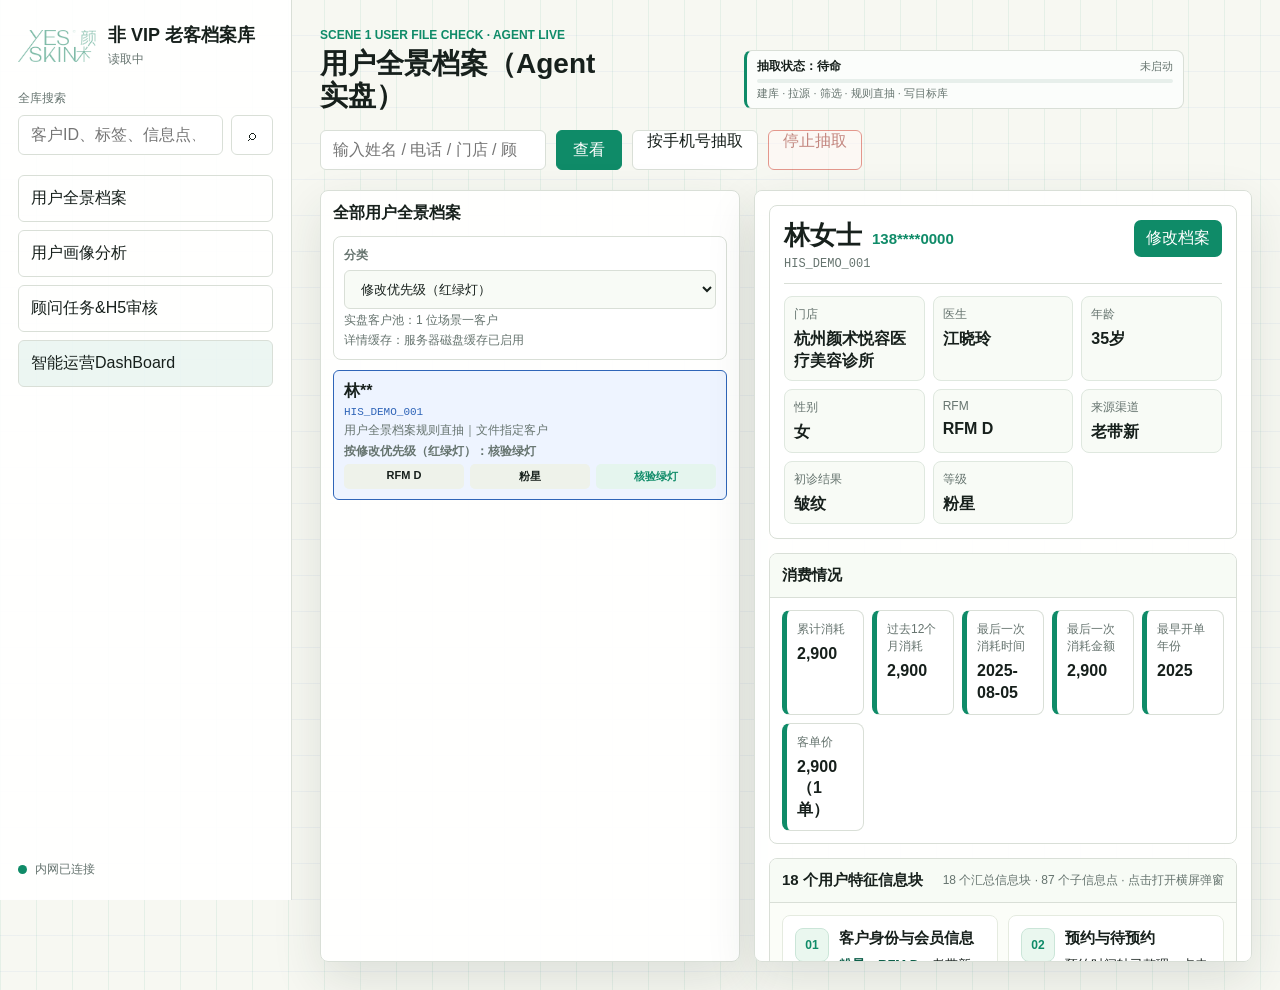
==== index.html @ 351aca51 "deploy: publish YESSKIN four-page demo" ====
<!doctype html>
<html lang="zh-CN">
  <head>
    <meta charset="UTF-8" />
    <meta name="viewport" content="width=device-width, initial-scale=1.0" />
    <title>非 VIP 老客档案库检查台</title>
    <link rel="stylesheet" href="./styles.css?v=202607020939" />
    <link rel="stylesheet" href="./lifecycle-agent-renderers.css" />
    <link rel="stylesheet" href="./h5-summary-modal.css?v=202607090112" />
  </head>
  <body>
    <div id="app">
      <aside class="sidebar">
        <div class="brand-block">
          <div class="brand-mark"><img src="./assets/yesskin-logo.png" alt="YESSKIN 颜术" /></div>
          <div>
            <h1>非 VIP 老客档案库</h1>
            <p id="db-subtitle">读取中</p>
          </div>
        </div>
        <div class="search-block">
          <label for="global-search">全库搜索</label>
          <div class="search-row">
            <input id="global-search" type="search" placeholder="客户ID、标签、信息点、字段值" />
            <button id="global-search-button" title="搜索">⌕</button>
          </div>
        </div>
        <nav class="nav-tabs">
          <button class="nav-button is-active" data-view="customers">用户全景档案</button>
          <button class="nav-button" data-view="lifecycle">用户画像分析</button>
          <button class="nav-button" data-view="deepseek-h5-review">顾问任务&H5审核</button>
          <a class="nav-link" href="./ops-dashboard-live.html">智能运营DashBoard</a>
        </nav>
        <div class="sidebar-footer">
          <span id="health-dot"></span>
          <span id="health-text">连接中</span>
        </div>
      </aside>

      <main class="main">
        <section id="overview" class="view">
          <div class="page-head">
            <div>
              <p class="eyebrow">SCENE_1_SKIN_MAINTENANCE_RHYTHM_INTERRUPTED</p>
              <h2>筛选结果与数据完整性</h2>
            </div>
            <button id="refresh-button" class="secondary-button">刷新</button>
          </div>
          <div id="kpi-grid" class="kpi-grid"></div>
          <section class="panel ds-migration-overview">
            <div class="panel-title">DS 抽取迁入统计</div>
            <div id="ds-migration-overview" class="ds-migration-overview-grid"></div>
          </section>
          <div class="analysis-grid">
            <section class="panel">
              <div class="panel-title">信息点状态</div>
              <div id="status-chart" class="bar-chart"></div>
            </section>
            <section class="panel">
              <div class="panel-title">RFM 分布</div>
              <div id="rfm-chart" class="bar-chart"></div>
            </section>
            <section class="panel wide">
              <div class="panel-title">confirm 章节目录</div>
              <div id="section-chart" class="section-grid"></div>
            </section>
          </div>
        </section>

        <section id="lifecycle" class="view">
          <div class="page-head">
            <div>
              <p class="eyebrow">LIFECYCLE INTERACTION ENGINE</p>
              <h2>用户画像分析｜策略中心</h2>
            </div>
            <div class="page-head-actions">
              <button id="open-profile-strategy-sync" class="secondary-button" type="button">同步</button>
              <button id="reload-lifecycle" class="secondary-button" type="button">重载</button>
            </div>
          </div>
          <section id="profile-strategy-methodology-root" class="profile-strategy-methodology-root"></section>
          <section class="panel wide ai-insight-panel">
            <div class="ai-insight-title-row">
              <div>
                <div class="panel-title">分类证据矩阵｜策略有效性检查</div>
              </div>
              <span id="ai-insight-status" class="status-chip is-indexed">读取中</span>
            </div>
            <div id="ai-insight-blocker" class="ai-insight-blocker"></div>
            <div id="ai-insight-summary" class="ai-insight-summary"></div>
            <div class="ai-insight-workbench">
              <aside id="ai-insight-customer-list" class="ai-insight-customer-list"></aside>
              <section id="ai-insight-detail" class="ai-insight-detail"></section>
            </div>
          </section>
        </section>

        <section id="methodology" class="view">
          <div class="page-head">
            <div>
              <p class="eyebrow">YESSKIN OPERATING METHOD</p>
              <h2>全流程方法论</h2>
            </div>
            <button id="reload-methodology" class="secondary-button">重载</button>
          </div>
          <section id="standalone-methodology-root" class="profile-strategy-methodology-root"></section>
        </section>

        <section id="ds-profile-analysis" class="view">
          <div class="page-head">
            <div>
              <p class="eyebrow">DEEPSEEK INTERNAL PROFILE ANALYSIS</p>
              <h2>DS 用户画像分析</h2>
            </div>
            <div class="ds-operation-panel">
              <div id="ds-profile-operation-log" class="ds-operation-log" aria-live="polite">DS 画像：待命</div>
              <div class="inline-controls">
                <button id="refresh-ds-profile-analysis" class="secondary-button">刷新</button>
                <button id="open-ds-profile-batch" class="primary-button">选择客户生成/更新 DS 画像</button>
              </div>
            </div>
          </div>
          <section class="panel wide ai-insight-panel">
            <div class="ai-insight-title-row">
              <div>
                <div class="panel-title">数据库分析 Agent｜AI 画像与证据链</div>
                <p>基于 Ds全景档案 的同规格标题和证据包，由 DS LLM 生成内部画像分析；本页仅用于内部研判和人工复核。</p>
              </div>
              <span id="ds-profile-status" class="status-chip is-indexed">读取中</span>
            </div>
            <div id="ds-profile-blocker" class="ai-insight-blocker"></div>
            <div id="ds-profile-summary" class="ai-insight-summary"></div>
            <div class="ai-insight-workbench">
              <aside id="ds-profile-customer-list" class="ai-insight-customer-list"></aside>
              <section id="ds-profile-detail" class="ai-insight-detail"></section>
            </div>
          </section>
        </section>

        <section id="deepseek-h5-review" class="view">
          <iframe
            class="embedded-review-frame"
            title="顾问任务&H5审核"
            src="./review.html?source=p7-live#workspace"
          ></iframe>
        </section>

        <section id="ds-advisor-h5-review" class="view">
          <iframe
            class="embedded-review-frame"
            title="Ds顾问任务&H5审核"
            src="./review.html?source=ds-advisor-h5#workspace"
          ></iframe>
        </section>

        <section id="rule-workbench" class="view">
          <div class="page-head">
            <div>
              <p class="eyebrow">DS RULE WORKBENCH</p>
              <h2>规则工作台</h2>
            </div>
            <div class="inline-controls">
              <button id="refresh-rule-workbench" class="secondary-button">刷新</button>
              <button id="save-rule-workbench" class="primary-button">保存当前规则</button>
            </div>
          </div>
          <section class="panel wide rule-workbench-overview">
            <div class="ai-insight-title-row">
              <div>
                <div class="panel-title">DS 规则控制台</div>
                <p>集中管理引导 Ds全景档案、DS 用户画像分析、Ds顾问任务&H5审核生成的模板、证据链、H5 内容、视觉提示和门禁规则。</p>
              </div>
              <span id="rule-workbench-status" class="status-chip is-pending">读取中</span>
            </div>
            <div id="rule-workbench-summary" class="rule-workbench-summary"></div>
          </section>
          <div class="rule-workbench-layout">
            <aside class="panel rule-workbench-sidebar">
              <div class="panel-title">规则列表</div>
              <div id="rule-workbench-categories" class="rule-workbench-categories"></div>
              <div id="rule-workbench-rule-list" class="rule-workbench-rule-list"></div>
            </aside>
            <section class="panel rule-workbench-detail">
              <div id="rule-workbench-detail"></div>
            </section>
          </div>
        </section>

        <section id="tables" class="view">
          <div class="page-head">
            <div>
              <p class="eyebrow">TABLE BROWSER</p>
              <h2>所有表与视图内容</h2>
            </div>
            <div class="inline-controls">
              <input id="table-filter" type="search" placeholder="过滤表名或中文业务名" />
            </div>
          </div>
          <div class="browser-layout">
            <aside id="entity-list" class="entity-list"></aside>
            <section class="table-panel">
              <div id="selected-entity-head" class="selected-entity-head"></div>
              <div class="table-toolbar">
                <input id="table-search" type="search" placeholder="在当前表内搜索" />
                <select id="page-size" title="每页条数">
                  <option value="25">25</option>
                  <option value="50" selected>50</option>
                  <option value="100">100</option>
                  <option value="200">200</option>
                </select>
                <button id="prev-page" title="上一页">‹</button>
                <button id="next-page" title="下一页">›</button>
              </div>
              <div id="data-table-wrap" class="data-table-wrap"></div>
            </section>
          </div>
        </section>

        <section id="customers" class="view is-active">
          <div class="page-head">
            <div>
              <p class="eyebrow">SCENE 1 USER FILE CHECK</p>
              <h2>用户全景档案</h2>
            </div>
            <aside id="live-extract-status-panel" class="live-extract-status-panel live-archive-only" aria-live="polite">
              <div class="live-extract-status-head">
                <strong id="live-extract-status-title">抽取状态：待命</strong>
                <span id="live-extract-status-meta">未启动</span>
              </div>
              <div class="live-extract-progress-track" aria-hidden="true">
                <span id="live-extract-progress-fill"></span>
              </div>
              <div id="live-extract-status-phase" class="live-extract-status-phase">建库 · 拉源 · 筛选 · 规则直抽 · 写目标库</div>
              <div id="live-extract-status-log" class="live-extract-status-log">点击按钮后会实时显示 runId、阶段、完成数和最近事件。</div>
              <div id="live-extract-completed-list" class="live-extract-completed-list"></div>
            </aside>
            <div class="customers-head-actions">
              <div class="inline-controls">
                <input id="customer-id-input" type="search" placeholder="输入姓名 / 电话 / 门店 / 顾问 / 客户ID" />
                <button id="load-customer" class="primary-button">查看</button>
                <input id="live-extract-count" class="live-archive-only" type="number" min="1" max="20" value="5" aria-label="抽取客户数" hidden />
                <button id="live-extract-button" class="secondary-button live-archive-only" type="button" hidden>抽取 N 名新客户</button>
                <button id="live-xizi-batch-button" class="secondary-button live-archive-only" type="button" hidden>按西子名单规则抽取</button>
                <button id="live-xizi-update-button" class="secondary-button live-archive-only" type="button" hidden>按西子名单更新抽取</button>
                <button id="live-phone-extract-open" class="secondary-button live-archive-only" type="button">按手机号抽取</button>
                <button id="live-extract-stop-button" class="secondary-button danger-button live-archive-only" type="button" disabled>停止抽取</button>
              </div>
            </div>
          </div>
          <div id="live-extract-log" class="scene-user-source-note live-archive-only"></div>
          <div class="customer-layout">
            <section class="panel scene-user-panel">
              <div class="panel-title">全部用户全景档案</div>
              <div id="scene-user-list-summary" class="scene-user-list-summary"></div>
              <div id="customer-list" class="customer-list"></div>
            </section>
            <section class="panel customer-detail scene-user-detail">
              <div id="customer-detail"></div>
            </section>
          </div>
        </section>

        <div id="live-phone-extract-modal" class="modal-shell is-hidden live-archive-only" aria-hidden="true">
          <div class="modal-backdrop" data-live-phone-modal-close></div>
          <section class="phone-extract-dialog" role="dialog" aria-modal="true" aria-labelledby="live-phone-extract-title">
            <div class="phone-extract-head">
              <div>
                <p class="eyebrow">PHONE DIRECT EXTRACT</p>
                <h3 id="live-phone-extract-title">按完整手机号抽取</h3>
              </div>
              <button class="icon-button" type="button" data-live-phone-modal-close aria-label="关闭">×</button>
            </div>
            <div class="phone-extract-count-row">
              <label for="live-phone-extract-count">抽取人数</label>
              <input id="live-phone-extract-count" type="number" min="1" max="20" value="1" />
              <button id="live-phone-extract-build" class="secondary-button" type="button">生成输入框</button>
            </div>
            <div id="live-phone-extract-fields" class="phone-extract-fields"></div>
            <div id="live-phone-extract-message" class="phone-extract-message">请输入完整手机号；系统会按手机号匹配 HIS 客户，再规则抽取 230 点；Qwen 总结默认关闭。</div>
            <div class="phone-extract-actions">
              <button class="secondary-button" type="button" data-live-phone-modal-close>取消</button>
              <button id="live-phone-extract-start" class="primary-button" type="button">开始规则抽取</button>
            </div>
          </section>
        </div>

        <section id="ds-panorama" class="view">
          <div class="page-head">
            <div>
              <p class="eyebrow">DEEPSEEK V3 USER FILE CHECK</p>
              <h2>Ds全景档案</h2>
            </div>
            <div class="ds-operation-panel">
              <div id="ds-v3-operation-log" class="ds-operation-log" aria-live="polite">DS v3：待命</div>
              <div class="inline-controls">
                <button id="refresh-ds-v3-panorama" class="secondary-button">刷新</button>
                <input id="ds-v3-random-limit" type="number" min="1" max="10" value="1" title="拉取数量" />
                <button id="run-ds-v3-random" class="primary-button">任意拉取并生成 DS v3</button>
              </div>
            </div>
          </div>
          <div class="customer-layout">
            <section class="panel scene-user-panel">
              <div class="panel-title">全部 DS 全景档案</div>
              <div id="ds-v3-list-summary" class="scene-user-list-summary"></div>
              <div id="ds-v3-customer-list" class="customer-list"></div>
            </section>
            <section class="panel customer-detail scene-user-detail">
              <div id="ds-v3-detail"></div>
            </section>
          </div>
        </section>

        <section id="dictionary" class="view">
          <div class="page-head">
            <div>
              <p class="eyebrow">BUSINESS DICTIONARY</p>
              <h2>英文库表名与中文业务内容</h2>
            </div>
          </div>
          <div id="dictionary-table" class="dictionary-table"></div>
        </section>

        <section id="requirements" class="view">
          <div class="page-head">
            <div>
              <p class="eyebrow">CONFIRM REQUIREMENT AUDIT</p>
              <h2>confirm 230 信息点核验</h2>
            </div>
            <div class="inline-controls">
              <input id="requirement-customer-input" type="search" placeholder="输入或沿用 HIS_xxx 客户ID" />
              <button id="load-requirement-audit" class="primary-button">核验</button>
            </div>
          </div>
          <div id="requirement-audit-summary" class="requirement-audit-summary"></div>
          <div class="analysis-grid requirement-charts">
            <section class="panel">
              <div class="panel-title">客户值状态</div>
              <div id="requirement-value-chart" class="bar-chart"></div>
            </section>
            <section class="panel">
              <div class="panel-title">字段映射状态</div>
              <div id="requirement-mapping-chart" class="bar-chart"></div>
            </section>
            <section class="panel wide">
              <div class="panel-title">每个命中客户的信息点索引数</div>
              <div id="requirement-customer-coverage-chart" class="bar-chart compact-bars"></div>
            </section>
          </div>
          <div class="requirement-toolbar">
            <input id="requirement-filter" type="search" placeholder="搜索 confirm 原文、REQ编号、目标表、状态" />
            <select id="requirement-status-filter" title="状态过滤">
              <option value="">全部状态</option>
              <option value="已有客户值">已有客户值</option>
              <option value="已建索引，待抽取真实值">已建索引，待抽取真实值</option>
              <option value="已入目录">已入目录</option>
              <option value="未入当前目录">未入当前目录</option>
            </select>
          </div>
          <div id="requirement-sections" class="requirement-audit-list"></div>
        </section>

        <section id="search-results-panel" class="floating-results" hidden>
          <div class="floating-head">
            <strong>全库搜索结果</strong>
            <button id="close-search-results" title="关闭">×</button>
          </div>
          <div id="search-results"></div>
        </section>

        <section id="truth-detail-modal" class="truth-detail-modal" hidden>
          <div class="truth-detail-dialog" role="dialog" aria-modal="true" aria-label="真值详情">
            <div class="truth-detail-title">
              <strong>真值详情</strong>
              <button id="close-truth-detail" title="关闭">×</button>
            </div>
            <div id="truth-detail-body"></div>
          </div>
        </section>

        <section id="ds-profile-batch-modal" class="truth-detail-modal" hidden>
          <div class="truth-detail-dialog ds-batch-dialog" role="dialog" aria-modal="true" aria-label="选择 DS 用户画像分析客户">
            <div class="truth-detail-title">
              <div>
                <strong>选择客户生成/更新 DS 画像</strong>
                <span>来源：已生成的 Ds全景档案；只写本地结果，不触达客户。</span>
              </div>
              <button id="close-ds-profile-batch" title="关闭">×</button>
            </div>
            <div class="ds-batch-toolbar">
              <label><input id="ds-profile-include-existing" type="checkbox" /> 包含已分析用户用于更新</label>
              <button id="reload-ds-profile-candidates" class="secondary-button" type="button">刷新列表</button>
            </div>
            <div id="ds-profile-candidate-list" class="ds-batch-list"></div>
            <div class="ds-batch-footer">
              <span id="ds-profile-batch-status">请选择客户。</span>
              <button id="run-ds-profile-selected" class="primary-button" type="button">生成/更新选中客户</button>
            </div>
          </div>
        </section>

        <section id="profile-strategy-sync-modal" class="truth-detail-modal" hidden>
          <div class="truth-detail-dialog ds-batch-dialog profile-strategy-sync-dialog" role="dialog" aria-modal="true" aria-label="同步用户画像分析">
            <div class="truth-detail-title">
              <div>
                <strong>同步用户画像分析</strong>
                <span>来源：用户全景档案（Agent 实盘）；只生成本地同步请求。</span>
              </div>
              <button id="close-profile-strategy-sync" title="关闭">×</button>
            </div>
            <div class="profile-strategy-sync-mode" role="tablist" aria-label="同步类型">
              <label><input name="profile-strategy-sync-mode" type="radio" value="reanalyze" checked /> 现有用户重新分析</label>
              <label><input name="profile-strategy-sync-mode" type="radio" value="new" /> 新增用户分析</label>
            </div>
            <div class="ds-batch-toolbar profile-strategy-sync-toolbar">
              <span>从用户全景档案候选中选择</span>
              <button id="reload-profile-strategy-sync-options" class="secondary-button" type="button">刷新列表</button>
            </div>
            <div id="profile-strategy-sync-customer-list" class="ds-batch-list"></div>
            <div class="ds-batch-footer">
              <span id="profile-strategy-sync-status">请选择客户。</span>
              <button id="submit-profile-strategy-sync" class="primary-button" type="button">提交同步请求</button>
            </div>
          </div>
        </section>
      </main>
    </div>
    <script src="./static-api-data.js"></script>
    <script src="./static-fetch-adapter.js"></script>
    <script src="./lifecycle-agent-renderers.js"></script>
    <script src="./h5-review-kit.js"></script>
    <script src="./h5-summary-modal.js?v=202607101405"></script>
    <script src="./app.js?v=202607092131"></script>
  </body>
</html>
---- styles.css ----
:root {
  --ink: #17201c;
  --muted: #66746f;
  --line: #d9dfd7;
  --paper: #f7f8f2;
  --panel: #ffffff;
  --field: #eef2ea;
  --green: #0f8b68;
  --blue: #2f65b8;
  --gold: #af7b21;
  --red: #b84d3f;
  --charcoal: #24322d;
  --shadow: 0 18px 50px rgba(36, 50, 45, 0.12);
}

* {
  box-sizing: border-box;
}

body {
  margin: 0;
  color: var(--ink);
  background:
    linear-gradient(90deg, rgba(15, 139, 104, 0.08) 1px, transparent 1px),
    linear-gradient(0deg, rgba(47, 101, 184, 0.05) 1px, transparent 1px),
    var(--paper);
  background-size: 36px 36px;
  font-family: "Avenir Next", "PingFang SC", "Hiragino Sans GB", "Microsoft YaHei", sans-serif;
  letter-spacing: 0;
}

button,
input,
select {
  font: inherit;
}

button {
  border: 1px solid var(--line);
  background: var(--panel);
  color: var(--ink);
  cursor: pointer;
}

button:hover {
  border-color: var(--green);
  color: var(--green);
}

input,
select {
  border: 1px solid var(--line);
  background: var(--panel);
  color: var(--ink);
  border-radius: 6px;
  padding: 10px 12px;
  min-width: 0;
}

#app {
  min-height: 100vh;
  display: grid;
  grid-template-columns: 292px minmax(0, 1fr);
}

.sidebar {
  position: sticky;
  top: 0;
  height: 100vh;
  padding: 22px 18px;
  background: rgba(255, 255, 255, 0.92);
  border-right: 1px solid var(--line);
  display: flex;
  flex-direction: column;
  gap: 20px;
}

.brand-block {
  display: flex;
  gap: 12px;
  align-items: center;
}

.brand-mark {
  width: 78px;
  height: 48px;
  display: grid;
  place-items: center;
  overflow: hidden;
}

.brand-mark img {
  display: block;
  width: 100%;
  height: auto;
}

h1,
h2,
p {
  margin: 0;
}

h1 {
  font-size: 18px;
  line-height: 1.25;
}

h2 {
  font-size: 28px;
  line-height: 1.15;
}

#db-subtitle {
  margin-top: 4px;
  color: var(--muted);
  font-size: 12px;
}

.search-block label {
  display: block;
  margin-bottom: 8px;
  color: var(--muted);
  font-size: 12px;
}

.search-row {
  display: grid;
  grid-template-columns: 1fr 42px;
  gap: 8px;
}

.search-row button,
.table-toolbar button,
.primary-button,
.secondary-button {
  border-radius: 6px;
  min-height: 40px;
}

.primary-button {
  background: var(--green);
  color: #fff;
  border-color: var(--green);
  padding: 0 16px;
}

.secondary-button {
  padding: 0 14px;
}

.danger-button {
  border-color: #d44b3e;
  color: #9b2f27;
  background: #fff8f6;
}

.danger-button:hover {
  border-color: #b93b30;
  background: #fff1ed;
}

.inline-controls input[type='number'] {
  width: 86px;
  min-height: 40px;
  border: 1px solid var(--line);
  border-radius: 6px;
  padding: 0 10px;
  background: var(--panel);
  color: var(--ink);
  font: inherit;
}

button:disabled {
  cursor: not-allowed;
  opacity: 0.56;
}

[hidden] {
  display: none !important;
}

.nav-tabs {
  display: grid;
  gap: 8px;
}

.nav-button {
  text-align: left;
  border-radius: 6px;
  padding: 12px;
  background: transparent;
}

.nav-link {
  display: block;
  text-align: left;
  border: 1px solid var(--line);
  border-radius: 6px;
  padding: 12px;
  background: rgba(15, 139, 104, 0.08);
  color: var(--ink);
  text-decoration: none;
}

.nav-link:hover {
  border-color: var(--green);
  color: var(--green);
}

.nav-button.is-active {
  background: var(--charcoal);
  color: #fff;
  border-color: var(--charcoal);
}

.sidebar-footer {
  margin-top: auto;
  display: flex;
  align-items: center;
  gap: 8px;
  color: var(--muted);
  font-size: 12px;
}

#health-dot {
  width: 9px;
  height: 9px;
  border-radius: 999px;
  background: var(--gold);
}

#health-dot.ok {
  background: var(--green);
}

.main {
  padding: 28px;
  min-width: 0;
}

.view {
  display: none;
}

.view.is-active {
  display: block;
}

.embedded-review-frame {
  width: 100%;
  min-height: calc(100vh - 56px);
  border: 0;
  border-radius: 8px;
  background: var(--panel);
  box-shadow: var(--shadow);
}

.page-head {
  display: flex;
  align-items: flex-start;
  justify-content: space-between;
  gap: 18px;
  margin-bottom: 20px;
}

.page-head-actions {
  display: flex;
  align-items: center;
  gap: 8px;
  flex-wrap: wrap;
  justify-content: flex-end;
}

.eyebrow {
  color: var(--green);
  font-size: 12px;
  font-weight: 800;
  letter-spacing: 0;
  margin-bottom: 6px;
}

.inline-controls {
  display: flex;
  gap: 10px;
  align-items: center;
}

.customers-head-actions {
  display: flex;
  justify-items: end;
  gap: 8px;
  min-width: min(520px, 45vw);
  justify-content: flex-end;
}

body.is-live-archive-customers #customers .page-head {
  display: grid;
  grid-template-columns: minmax(210px, 0.8fr) minmax(280px, 1fr) minmax(420px, auto);
  align-items: start;
}

body.is-live-archive-customers #customers .page-head > .live-extract-status-panel,
body.is-live-archive-customers #customers .page-head > .customers-head-actions {
  margin-top: 22px;
}

body.is-live-archive-customers #customers .page-head h2 {
  max-width: 300px;
}

.live-archive-only {
  display: none;
}

body.is-live-archive-customers .live-archive-only {
  display: inline-flex;
}

body.is-live-archive-customers #live-extract-count.live-archive-only {
  display: inline-block;
  width: 72px;
}

body.is-live-archive-customers div.live-archive-only {
  display: block;
}

body.is-live-archive-customers .live-extract-status-panel.live-archive-only {
  display: grid;
}

.live-extract-status-panel {
  flex: 0 1 420px;
  min-width: 320px;
  max-width: 440px;
  gap: 4px;
  border: 1px solid var(--line);
  border-left: 3px solid var(--green);
  border-radius: 8px;
  background: #fbfdfb;
  padding: 7px 10px;
  box-shadow: none;
}

.live-extract-status-panel.is-idle {
  border-left-color: var(--muted);
}

.live-extract-status-panel.is-running {
  border-left-color: var(--blue);
}

.live-extract-status-panel.is-complete {
  border-left-color: var(--green);
}

.live-extract-status-panel.is-error {
  border-left-color: var(--red);
  background: #fff8f6;
}

.live-extract-status-head {
  display: flex;
  align-items: baseline;
  justify-content: space-between;
  gap: 10px;
}

.live-extract-status-head strong {
  color: var(--ink);
  font-size: 12px;
}

.live-extract-status-head span,
.live-extract-status-phase,
.live-extract-status-log {
  color: var(--muted);
  font-size: 11px;
  line-height: 1.25;
  overflow: hidden;
  text-overflow: ellipsis;
  white-space: nowrap;
}

.live-extract-status-log {
  display: none;
}

.live-extract-completed-list {
  display: grid;
  gap: 4px;
}

.live-extract-completed-list:empty {
  display: none;
}

.live-completed-customer-button {
  display: grid;
  grid-template-columns: 1fr auto;
  gap: 4px 8px;
  align-items: center;
  min-height: 0;
  border-radius: 6px;
  border-color: rgba(15, 139, 104, 0.22);
  background: rgba(15, 139, 104, 0.08);
  padding: 5px 7px;
  text-align: left;
}

.live-completed-customer-button strong {
  color: var(--ink);
  font-size: 11px;
}

.live-completed-customer-button span,
.live-completed-customer-button code {
  color: var(--muted);
  font-size: 10px;
}

.live-extract-progress-track {
  height: 4px;
  overflow: hidden;
  border-radius: 999px;
  background: #e7efeb;
}

.live-extract-progress-track span {
  display: block;
  width: 0%;
  height: 100%;
  border-radius: inherit;
  background: linear-gradient(90deg, var(--green), #88c7d8);
  transition: width 180ms ease;
}

.modal-shell {
  position: fixed;
  inset: 0;
  z-index: 80;
  display: grid;
  place-items: center;
  padding: 24px;
}

.modal-shell.is-hidden {
  display: none !important;
}

.modal-backdrop {
  position: absolute;
  inset: 0;
  background: rgba(20, 34, 30, 0.36);
}

.phone-extract-dialog {
  position: relative;
  z-index: 1;
  width: min(680px, calc(100vw - 32px));
  max-height: min(760px, calc(100vh - 48px));
  overflow: auto;
  border: 1px solid var(--line);
  border-radius: 8px;
  background: var(--panel);
  box-shadow: 0 18px 60px rgba(31, 43, 38, 0.22);
  padding: 18px;
}

.phone-extract-head {
  display: flex;
  align-items: flex-start;
  justify-content: space-between;
  gap: 16px;
  border-bottom: 1px solid var(--line);
  padding-bottom: 12px;
}

.phone-extract-head h3 {
  margin: 3px 0 0;
  font-size: 22px;
}

.icon-button {
  width: 34px;
  height: 34px;
  min-height: 34px;
  padding: 0;
  border-radius: 999px;
  font-size: 20px;
  line-height: 1;
}

.phone-extract-count-row {
  display: grid;
  grid-template-columns: auto 96px auto;
  align-items: end;
  gap: 10px;
  margin-top: 14px;
}

.phone-extract-count-row label,
.phone-extract-field label {
  display: grid;
  gap: 6px;
  color: var(--muted);
  font-size: 12px;
  font-weight: 700;
}

.phone-extract-count-row input,
.phone-extract-field input {
  min-height: 40px;
  border: 1px solid var(--line);
  border-radius: 6px;
  background: #fff;
  color: var(--ink);
  padding: 0 10px;
  font: inherit;
}

.phone-extract-fields {
  display: grid;
  gap: 10px;
  margin-top: 14px;
}

.phone-extract-field {
  display: grid;
  grid-template-columns: 34px 1fr;
  align-items: center;
  gap: 10px;
}

.phone-extract-field-index {
  display: inline-grid;
  place-items: center;
  width: 30px;
  height: 30px;
  border-radius: 6px;
  background: rgba(15, 139, 104, 0.1);
  color: var(--green);
  font-weight: 800;
  font-size: 12px;
}

.phone-extract-message {
  margin-top: 12px;
  border-radius: 6px;
  background: rgba(15, 139, 104, 0.08);
  color: var(--muted);
  padding: 9px 10px;
  font-size: 12px;
  line-height: 1.45;
}

.phone-extract-message.is-error {
  background: #fff4f0;
  color: #9b2f27;
}

.phone-extract-actions {
  display: flex;
  justify-content: flex-end;
  gap: 10px;
  margin-top: 16px;
}

.scene-user-button.is-live-completed {
  border-color: rgba(15, 139, 104, 0.42);
  background: rgba(15, 139, 104, 0.08);
}

@media (max-width: 1400px) {
  body.is-live-archive-customers #customers .page-head {
    grid-template-columns: minmax(210px, 0.8fr) minmax(300px, 1fr);
  }

  body.is-live-archive-customers #customers .page-head > .customers-head-actions {
    grid-column: 1 / -1;
    margin-top: 0;
  }

  body.is-live-archive-customers .customers-head-actions {
    min-width: 0;
    justify-content: flex-start;
  }
}

.ds-operation-panel {
  display: grid;
  justify-items: end;
  gap: 8px;
  min-width: min(460px, 48vw);
}

.ds-operation-log {
  max-width: 560px;
  justify-self: stretch;
  border: 1px solid var(--line);
  border-radius: 6px;
  background: rgba(255, 255, 255, 0.82);
  color: var(--muted);
  padding: 7px 10px;
  font-size: 12px;
  font-weight: 700;
  line-height: 1.35;
  white-space: nowrap;
  overflow: hidden;
  text-overflow: ellipsis;
}

.ds-operation-log.is-running {
  border-color: rgba(15, 139, 104, 0.34);
  background: rgba(15, 139, 104, 0.08);
  color: #0f6f56;
}

.ds-operation-log.is-success {
  border-color: rgba(15, 139, 104, 0.42);
  background: rgba(15, 139, 104, 0.12);
  color: var(--green);
}

.ds-operation-log.is-error {
  border-color: rgba(185, 64, 64, 0.36);
  background: rgba(185, 64, 64, 0.08);
  color: #9b2f2f;
}

.inline-actions {
  display: flex;
  align-items: center;
  justify-content: flex-end;
  gap: 10px;
  flex-wrap: wrap;
}

.kpi-grid {
  display: grid;
  grid-template-columns: repeat(5, minmax(120px, 1fr));
  gap: 12px;
  margin-bottom: 16px;
}

.kpi {
  background: var(--panel);
  border: 1px solid var(--line);
  border-radius: 8px;
  padding: 15px;
  box-shadow: var(--shadow);
}

.kpi .label {
  color: var(--muted);
  font-size: 12px;
}

.kpi .value {
  margin-top: 8px;
  font-size: 28px;
  font-weight: 800;
}

.kpi .value.smaller {
  font-size: 20px;
}

.kpi .note {
  margin-top: 6px;
  color: var(--muted);
  font-size: 12px;
}

.ds-migration-overview {
  margin-bottom: 16px;
}

.ds-migration-overview-grid {
  display: grid;
  grid-template-columns: repeat(6, minmax(0, 1fr));
  gap: 10px;
}

.ds-migration-card {
  min-width: 0;
  background: var(--soft);
  border: 1px solid var(--line);
  border-radius: 8px;
  padding: 12px;
}

.ds-migration-card span,
.ds-migration-card small {
  display: block;
  color: var(--muted);
  font-size: 12px;
}

.ds-migration-card strong {
  display: block;
  margin: 6px 0;
  font-size: 18px;
  line-height: 1.25;
  word-break: break-word;
}

.analysis-grid {
  display: grid;
  grid-template-columns: 1fr 1fr;
  gap: 14px;
}

.lifecycle-summary {
  display: grid;
  grid-template-columns: repeat(3, minmax(0, 1fr));
  gap: 12px;
  margin-bottom: 14px;
}

.lifecycle-summary-card {
  background: var(--panel);
  border: 1px solid var(--line);
  border-radius: 8px;
  padding: 14px;
  box-shadow: var(--shadow);
  min-width: 0;
}

.lifecycle-summary-card span,
.lifecycle-summary-card p {
  color: var(--muted);
  font-size: 12px;
  line-height: 1.5;
}

.lifecycle-summary-card strong {
  display: block;
  margin: 6px 0;
  font-size: 17px;
  line-height: 1.35;
  overflow-wrap: anywhere;
}

.lifecycle-model-grid {
  margin-bottom: 14px;
}

.lifecycle-methodology-panel {
  margin-bottom: 14px;
}

#lifecycle,
#methodology {
  --lifecycle-surface: rgba(255, 255, 255, 0.98);
  --lifecycle-soft: #f4f8f3;
  --lifecycle-mint: #e7f4ee;
  --lifecycle-warm: #fff8e8;
  --lifecycle-shadow: 0 22px 58px rgba(36, 50, 45, 0.11);
}

#lifecycle .page-head,
#methodology .page-head {
  align-items: center;
  border: 1px solid rgba(217, 223, 215, 0.9);
  border-radius: 8px;
  background: rgba(255, 255, 255, 0.9);
  box-shadow: 0 14px 42px rgba(36, 50, 45, 0.08);
  padding: 16px 18px;
}

#lifecycle .page-head h2,
#methodology .page-head h2 {
  font-size: 30px;
}

#lifecycle .secondary-button,
#methodology .secondary-button {
  border-color: rgba(15, 139, 104, 0.25);
  background: var(--lifecycle-mint);
  color: var(--green);
  font-weight: 800;
}

#lifecycle .panel {
  border-color: rgba(217, 223, 215, 0.9);
  background: var(--lifecycle-surface);
  box-shadow: var(--lifecycle-shadow);
}

#lifecycle .panel-title {
  margin-bottom: 8px;
  font-size: 15px;
  letter-spacing: 0;
}

#lifecycle .lifecycle-methodology-panel,
#methodology .lifecycle-methodology-panel {
  padding: 12px;
  background: rgba(255, 255, 255, 0.82);
  box-shadow: 0 12px 32px rgba(36, 50, 45, 0.06);
}

.lifecycle-methodology-intro {
  margin: 0 0 10px;
  color: var(--muted);
  font-size: 13px;
  line-height: 1.5;
  max-width: 780px;
}

.lifecycle-methodology {
  display: grid;
  gap: 10px;
}

.profile-methodology-head {
  align-items: center;
}

.profile-methodology-head > div {
  display: grid;
  gap: 2px;
}

.profile-strategy-methodology-root {
  position: relative;
  z-index: 1;
  margin-bottom: 18px;
}

.profile-strategy-methodology-root:empty {
  display: none;
}

.compact-button {
  min-height: 32px;
  padding: 0 12px;
  font-size: 12px;
}

.profile-strategy-methodology-panel {
  display: grid;
  gap: 10px;
  border: 1px solid rgba(15, 139, 104, 0.28);
  border-top: 4px solid var(--green);
  border-radius: 8px;
  background: rgba(255, 255, 255, 0.96);
  box-shadow: 0 16px 44px rgba(36, 50, 45, 0.1);
  padding: 12px;
}

.profile-methodology-version-strip {
  display: grid;
  grid-template-columns: repeat(3, minmax(0, 1fr));
  gap: 8px;
}

.profile-methodology-version-strip article {
  border: 1px solid rgba(217, 223, 215, 0.94);
  border-radius: 8px;
  background: #fbfdf9;
  padding: 8px 10px;
  display: grid;
  gap: 2px;
}

.profile-methodology-version-strip span,
.profile-methodology-history summary span,
.profile-methodology-history summary small {
  color: var(--muted);
  font-size: 12px;
}

.profile-methodology-version-strip strong {
  color: var(--ink);
  font-size: 14px;
  overflow-wrap: anywhere;
}

.profile-methodology-history {
  display: grid;
  gap: 8px;
  border-top: 1px solid rgba(15, 139, 104, 0.18);
  padding-top: 8px;
}

.profile-methodology-history details {
  border: 1px solid var(--line);
  border-radius: 8px;
  background: #fff;
  overflow: hidden;
}

.profile-methodology-history summary {
  display: flex;
  align-items: center;
  gap: 10px;
  cursor: pointer;
  padding: 9px 10px;
}

.profile-methodology-history-body {
  display: grid;
  gap: 6px;
  border-top: 1px solid var(--line);
  padding: 10px;
}

.profile-methodology-history-body p {
  margin: 0;
  font-size: 12px;
  color: var(--muted);
}

.profile-methodology-history-body pre {
  max-height: 260px;
  overflow: auto;
  margin: 0;
  border-radius: 6px;
  background: #f6f8f4;
  padding: 10px;
  font-size: 11px;
  line-height: 1.45;
}

.profile-strategy-evolution-block .backend-actions {
  display: flex;
  flex-wrap: wrap;
  gap: 8px;
  margin-top: 10px;
}

.profile-strategy-methodology-root + .ai-insight-panel {
  margin-top: 0;
}

.profile-strategy-methodology-grid,
.profile-strategy-priority-grid,
.profile-strategy-rule-grid {
  display: grid;
  grid-template-columns: repeat(2, minmax(0, 1fr));
  gap: 8px;
}

.profile-strategy-methodology-grid {
  grid-template-columns: repeat(4, minmax(0, 1fr));
}

.profile-methodology-tabs {
  display: flex;
  gap: 6px;
  border-bottom: 1px solid rgba(15, 139, 104, 0.22);
  padding: 4px 0 0;
}

.profile-methodology-tab {
  appearance: none;
  border: 1px solid transparent;
  border-bottom: none;
  background: transparent;
  padding: 8px 14px;
  font-size: 13px;
  font-weight: 700;
  color: var(--muted);
  cursor: pointer;
  border-radius: 6px 6px 0 0;
  line-height: 1.35;
}

.profile-methodology-tab:hover {
  color: var(--green);
}

.profile-methodology-tab.is-active {
  color: var(--green);
  background: rgba(15, 139, 104, 0.08);
  border-color: rgba(15, 139, 104, 0.28);
  border-bottom-color: transparent;
  position: relative;
  top: 1px;
}

.profile-methodology-tabpane {
  display: none;
  gap: 10px;
  padding-top: 4px;
}

.profile-methodology-tabpane.is-active {
  display: grid;
}

.profile-methodology-pane-hint {
  margin: 0;
  color: var(--muted);
  font-size: 12px;
  line-height: 1.55;
}

.profile-strategy-pipeline-list {
  list-style: none;
  margin: 0;
  padding: 0;
  display: grid;
  gap: 6px;
  counter-reset: pipeline-step;
}

.profile-strategy-pipeline-step {
  counter-increment: pipeline-step;
  border: 1px solid rgba(217, 223, 215, 0.94);
  border-left: 4px solid rgba(15, 139, 104, 0.45);
  border-radius: 8px;
  background: #fbfdf9;
  padding: 10px 12px 10px 44px;
  position: relative;
}

.profile-strategy-pipeline-step::before {
  content: counter(pipeline-step);
  position: absolute;
  left: 12px;
  top: 10px;
  width: 22px;
  height: 22px;
  border-radius: 50%;
  background: var(--green);
  color: #fff;
  font-size: 12px;
  font-weight: 800;
  display: grid;
  place-items: center;
}

.profile-strategy-pipeline-step.is-anchor {
  border-left-color: var(--green);
  background: rgba(15, 139, 104, 0.06);
}

.pipeline-step-head {
  display: flex;
  align-items: center;
  gap: 8px;
  flex-wrap: wrap;
}

.pipeline-step-head strong {
  font-size: 13px;
  color: var(--ink);
  line-height: 1.35;
}

.pipeline-step-anchor {
  font-size: 11px;
  font-weight: 800;
  color: #fff;
  background: var(--green);
  padding: 2px 8px;
  border-radius: 10px;
}

.profile-strategy-pipeline-step p {
  margin: 4px 0 0;
  color: var(--ink);
  font-size: 12px;
  line-height: 1.55;
}

.profile-methodology-principle {
  border: 1px dashed rgba(15, 139, 104, 0.4);
  background: rgba(15, 139, 104, 0.05);
  border-radius: 8px;
  padding: 10px 12px;
  display: grid;
  gap: 4px;
}

.profile-methodology-principle span {
  font-size: 12px;
  font-weight: 800;
  color: var(--green);
}

.profile-methodology-principle p {
  margin: 0;
  color: var(--ink);
  font-size: 12px;
  line-height: 1.55;
}

.profile-methodology-substep {
  display: grid;
  gap: 8px;
  padding: 8px 0 4px;
  border-top: 1px dashed rgba(15, 139, 104, 0.18);
}

.profile-methodology-substep:first-of-type {
  border-top: none;
  padding-top: 0;
}

.profile-methodology-substep-hint {
  margin: 0;
  color: var(--muted);
  font-size: 12px;
  line-height: 1.55;
}

.profile-strategy-rule-block {
  display: grid;
  gap: 8px;
  padding-top: 6px;
  border-top: 1px solid rgba(15, 139, 104, 0.18);
}

.profile-strategy-priority-grid {
  grid-template-columns: repeat(4, minmax(0, 1fr));
}

.profile-strategy-standard-block {
  display: grid;
  gap: 8px;
  padding-top: 2px;
}

.profile-strategy-standard-grid {
  display: grid;
  grid-template-columns: repeat(4, minmax(0, 1fr));
  gap: 8px;
}

.profile-strategy-standard-grid.is-demand {
  grid-template-columns: repeat(5, minmax(0, 1fr));
}

.profile-strategy-methodology-grid article,
.profile-strategy-priority-grid article,
.profile-strategy-standard-grid article,
.profile-strategy-rule-grid article {
  min-width: 0;
  border: 1px solid rgba(217, 223, 215, 0.94);
  border-radius: 8px;
  background: #fbfdf9;
  padding: 10px;
  display: grid;
  gap: 5px;
}

.profile-strategy-priority-grid article {
  border-left: 4px solid var(--green);
}

.profile-strategy-standard-grid article {
  align-content: start;
}

.profile-strategy-methodology-grid span,
.profile-strategy-rule-grid span,
.profile-strategy-priority-grid b {
  color: var(--green);
  font-size: 12px;
  font-weight: 900;
}

.profile-strategy-priority-grid strong {
  font-size: 12px;
  line-height: 1.35;
}

.profile-strategy-standard-grid strong {
  color: var(--green);
  font-size: 12px;
  line-height: 1.35;
}

.profile-strategy-methodology-grid p,
.profile-strategy-rule-grid p,
.profile-strategy-priority-grid p,
.profile-strategy-standard-grid p {
  margin: 0;
  color: var(--ink);
  font-size: 12px;
  line-height: 1.55;
  overflow-wrap: anywhere;
}

.profile-strategy-standard-grid p b {
  color: var(--muted);
}

.profile-methodology-modal {
  position: fixed;
  inset: 0;
  z-index: 30;
  background: rgba(20, 28, 24, 0.46);
  display: grid;
  place-items: center;
  padding: 24px;
}

.profile-methodology-dialog {
  width: min(1040px, calc(100vw - 48px));
  max-height: calc(100vh - 48px);
  overflow: auto;
  border: 1px solid var(--line);
  border-radius: 8px;
  background: var(--panel);
  box-shadow: 0 30px 90px rgba(23, 32, 28, 0.28);
}

.profile-methodology-toolbar,
.profile-methodology-modal-footer {
  display: flex;
  align-items: center;
  justify-content: space-between;
  gap: 12px;
  padding: 14px 16px;
  border-bottom: 1px solid var(--line);
}

.profile-methodology-toolbar span,
.profile-methodology-modal-footer span {
  color: var(--muted);
  font-size: 12px;
}

.profile-methodology-toolbar h3 {
  margin: 3px 0 0;
  font-size: 18px;
}

.profile-methodology-form {
  display: grid;
  gap: 16px;
  padding: 16px;
}

.profile-methodology-form section {
  display: grid;
  gap: 10px;
}

.profile-methodology-form h4 {
  margin: 0;
  color: var(--green);
  font-size: 13px;
  display: flex;
  justify-content: space-between;
  align-items: center;
  gap: 8px;
}

.profile-methodology-field,
.profile-methodology-editor-card label {
  display: grid;
  gap: 5px;
}

.profile-methodology-field span,
.profile-methodology-editor-card label span {
  color: var(--muted);
  font-size: 12px;
  font-weight: 800;
}

.profile-methodology-editor-grid {
  display: grid;
  grid-template-columns: repeat(2, minmax(0, 1fr));
  gap: 10px;
}

.profile-methodology-editor-card {
  min-width: 0;
  border: 1px solid var(--line);
  border-radius: 8px;
  background: #fbfdf9;
  padding: 10px;
  display: grid;
  gap: 8px;
}

.profile-methodology-editor-card b {
  color: var(--green);
  font-size: 12px;
}

.profile-methodology-form input,
.profile-methodology-form textarea {
  width: 100%;
  border: 1px solid var(--line);
  border-radius: 6px;
  background: #fff;
  color: var(--ink);
  font: inherit;
  font-size: 12px;
  line-height: 1.5;
  padding: 8px 10px;
  resize: vertical;
}

.profile-methodology-modal-footer {
  border-top: 1px solid var(--line);
  border-bottom: 0;
}

.profile-methodology-modal-footer > div {
  display: flex;
  gap: 8px;
}

.lifecycle-secondary-menu {
  border: 1px solid rgba(217, 223, 215, 0.92);
  border-radius: 8px;
  background: linear-gradient(180deg, #ffffff 0%, #fbfdf9 100%);
  overflow: hidden;
  transition: border-color 160ms ease, box-shadow 160ms ease, transform 160ms ease;
}

.lifecycle-secondary-menu:hover {
  border-color: rgba(15, 139, 104, 0.34);
  box-shadow: 0 10px 26px rgba(36, 50, 45, 0.08);
}

.lifecycle-secondary-menu summary {
  list-style: none;
  display: grid;
  grid-template-columns: 104px minmax(0, 1fr) auto;
  gap: 12px;
  align-items: center;
  cursor: pointer;
  padding: 12px 14px;
}

.lifecycle-secondary-menu summary::-webkit-details-marker {
  display: none;
}

.lifecycle-secondary-menu summary span {
  color: var(--green);
  font-size: 12px;
  font-weight: 800;
}

.lifecycle-secondary-menu summary strong {
  font-size: 15px;
  line-height: 1.35;
  overflow-wrap: anywhere;
}

.lifecycle-secondary-menu summary small {
  border: 1px solid var(--line);
  border-radius: 999px;
  color: var(--muted);
  font-size: 12px;
  font-weight: 700;
  padding: 4px 10px;
  white-space: nowrap;
}

.lifecycle-secondary-menu[open] summary {
  border-bottom: 1px solid var(--line);
  background: #f5fbf7;
}

.lifecycle-secondary-menu[open] summary small {
  color: var(--green);
}

.lifecycle-secondary-menu[open] summary small::before {
  content: '收起';
}

.lifecycle-secondary-menu[open] summary small {
  font-size: 0;
}

.lifecycle-secondary-menu[open] summary small::before {
  font-size: 12px;
}

.lifecycle-secondary-body {
  display: grid;
  gap: 12px;
  padding: 12px;
  animation: lifecycleReveal 180ms ease both;
}

@keyframes lifecycleReveal {
  from {
    opacity: 0;
    transform: translateY(-4px);
  }
  to {
    opacity: 1;
    transform: translateY(0);
  }
}

.lifecycle-priority-callout,
.lifecycle-standard-section {
  border: 1px solid var(--line);
  border-radius: 8px;
  background: #fbfdf9;
  padding: 12px;
  display: grid;
  gap: 12px;
}

.lifecycle-secondary-body.lifecycle-priority-callout {
  border: 0;
  border-radius: 0;
  background: transparent;
}

.lifecycle-priority-callout > div:first-child span,
.lifecycle-standard-title span {
  display: block;
  color: var(--green);
  font-size: 12px;
  font-weight: 800;
}

.lifecycle-priority-callout > div:first-child strong,
.lifecycle-standard-title strong {
  display: block;
  margin-top: 4px;
  font-size: 16px;
  line-height: 1.35;
}

.lifecycle-priority-callout > div:first-child p {
  margin: 6px 0 0;
  color: var(--muted);
  font-size: 13px;
  line-height: 1.55;
}

.lifecycle-priority-grid,
.lifecycle-step-grid,
.lifecycle-standard-grid {
  display: grid;
  gap: 10px;
}

.lifecycle-rule-callout {
  border: 1px solid rgba(217, 223, 215, 0.92);
  border-radius: 8px;
  background: #fff;
  padding: 12px;
  min-width: 0;
}

.lifecycle-rule-callout strong {
  line-height: 1.35;
}

.lifecycle-rule-callout p {
  margin: 0;
  color: var(--muted);
  font-size: 12px;
  line-height: 1.5;
}

.lifecycle-rule-callout {
  border-left: 4px solid var(--green);
  background: #f8fcf9;
  display: grid;
  gap: 5px;
}

.lifecycle-priority-grid {
  grid-template-columns: repeat(4, minmax(0, 1fr));
}

.lifecycle-priority-grid.is-compact-2 {
  grid-template-columns: repeat(2, minmax(0, 1fr));
}

.lifecycle-priority-grid.is-compact-1 {
  grid-template-columns: minmax(0, 1fr);
}

.lifecycle-priority-grid.is-compact-3 {
  grid-template-columns: repeat(3, minmax(0, 1fr));
}

.lifecycle-step-grid {
  grid-template-columns: repeat(4, minmax(0, 1fr));
}

.lifecycle-standard-grid {
  grid-template-columns: repeat(4, minmax(0, 1fr));
}

.lifecycle-standard-grid.is-demand {
  grid-template-columns: repeat(5, minmax(0, 1fr));
}

.lifecycle-priority-grid article,
.lifecycle-standard-card {
  border: 1px solid var(--line);
  border-radius: 8px;
  background: #fff;
  padding: 10px;
  min-width: 0;
}

.lifecycle-priority-grid b,
.lifecycle-standard-card b {
  color: var(--green);
  font-size: 12px;
}

.lifecycle-priority-grid strong,
.lifecycle-standard-card strong {
  display: block;
  margin: 4px 0 6px;
  line-height: 1.35;
}

.lifecycle-priority-grid p,
.lifecycle-standard-card p {
  margin: 0 0 6px;
  color: var(--muted);
  font-size: 12px;
  line-height: 1.5;
}

.lifecycle-standard-card p:last-child {
  margin-bottom: 0;
}

.lifecycle-steps,
.lifecycle-states {
  display: grid;
  gap: 10px;
}

.lifecycle-step,
.lifecycle-state {
  border: 1px solid var(--line);
  border-left: 5px solid var(--green);
  border-radius: 8px;
  padding: 10px;
  background: #f8faf5;
  display: grid;
  gap: 5px;
}

.lifecycle-step b {
  color: var(--green);
  font-size: 12px;
}

.lifecycle-step strong,
.lifecycle-state strong {
  line-height: 1.35;
}

.lifecycle-step span,
.lifecycle-state span,
.lifecycle-step p,
.lifecycle-state p {
  color: var(--muted);
  font-size: 12px;
  line-height: 1.45;
}

.lifecycle-state div {
  display: flex;
  flex-wrap: wrap;
  gap: 6px;
}

.lifecycle-state em {
  border-radius: 999px;
  background: #e7f4ee;
  color: var(--green);
  padding: 3px 8px;
  font-size: 12px;
  font-style: normal;
}

.lifecycle-customer-panel {
  margin-top: 0;
}

.lifecycle-customer-cards {
  display: grid;
  gap: 12px;
}

.lifecycle-customer-card {
  border: 1px solid var(--line);
  border-radius: 8px;
  background: #fff;
  padding: 14px;
  display: grid;
  gap: 12px;
}

.lifecycle-card-head {
  display: flex;
  justify-content: space-between;
  gap: 12px;
  align-items: flex-start;
}

.lifecycle-card-head div {
  display: grid;
  gap: 4px;
  min-width: 0;
}

.lifecycle-card-head span {
  color: var(--muted);
  font-size: 12px;
}

.lifecycle-card-head strong {
  font-family: "SFMono-Regular", Consolas, monospace;
  color: var(--blue);
  overflow-wrap: anywhere;
}

.lifecycle-card-head b {
  border-radius: 999px;
  background: #fff5df;
  color: var(--gold);
  padding: 5px 10px;
  white-space: nowrap;
}

.lifecycle-card-metrics {
  display: grid;
  grid-template-columns: repeat(4, minmax(0, 1fr));
  gap: 8px;
}

.lifecycle-card-metrics span {
  background: var(--field);
  border-radius: 6px;
  padding: 8px;
  font-size: 12px;
  text-align: center;
}

.lifecycle-profile {
  line-height: 1.55;
}

.lifecycle-task-grid {
  display: grid;
  grid-template-columns: repeat(3, minmax(0, 1fr));
  gap: 10px;
}

.lifecycle-task-grid section {
  border: 1px solid var(--line);
  border-radius: 8px;
  padding: 12px;
  background: #f8faf5;
  min-width: 0;
}

.lifecycle-task-grid h3 {
  margin: 0 0 8px;
  font-size: 15px;
}

.lifecycle-task-grid p {
  margin: 0 0 8px;
  color: var(--ink);
  font-size: 13px;
  line-height: 1.5;
}

.lifecycle-task-grid p span {
  color: var(--muted);
}

.tag-list {
  display: flex;
  flex-wrap: wrap;
  gap: 6px;
}

.tag-list code {
  border-radius: 999px;
  background: #eef4ff;
  color: var(--blue);
  padding: 3px 7px;
  font-size: 11px;
}

.message-variant {
  border-top: 1px solid var(--line);
  padding-top: 8px;
  margin-top: 8px;
}

.message-variant:first-of-type {
  border-top: 0;
  padding-top: 0;
  margin-top: 0;
}

.h5-screen-list {
  margin: 0;
  padding-left: 20px;
  display: grid;
  gap: 8px;
  font-size: 13px;
  line-height: 1.5;
}

.h5-actions {
  display: flex;
  gap: 8px;
  flex-wrap: wrap;
  margin-top: 10px;
}

.h5-actions button {
  border-radius: 6px;
  padding: 8px 10px;
  cursor: default;
}

.h5-actions button:first-child {
  background: var(--green);
  color: #fff;
  border-color: var(--green);
}

.ab-footer {
  border-top: 1px solid var(--line);
  padding-top: 10px;
  display: grid;
  gap: 4px;
}

.ab-footer span {
  color: var(--muted);
  font-size: 12px;
  line-height: 1.45;
}

.lifecycle-batch-panel {
  margin-top: 14px;
}

.lifecycle-batch20-summary {
  display: grid;
  grid-template-columns: repeat(4, minmax(0, 1fr));
  gap: 10px;
  margin-bottom: 12px;
}

.lifecycle-batch20-summary article {
  background: var(--field);
  border: 1px solid var(--line);
  border-radius: 8px;
  padding: 10px;
}

.lifecycle-batch20-summary span {
  display: block;
  color: var(--muted);
  font-size: 12px;
}

.lifecycle-batch20-summary strong {
  display: block;
  margin-top: 4px;
  font-size: 20px;
}

.lifecycle-batch20-table {
  overflow: auto;
  border: 1px solid var(--line);
  border-radius: 8px;
  max-height: 560px;
}

.ai-insight-panel {
  margin-top: 14px;
}

#lifecycle .ai-insight-panel {
  position: relative;
  overflow: clip;
  padding: 18px;
}

#lifecycle .ai-insight-panel::before {
  content: "";
  position: absolute;
  inset: 0 0 auto;
  height: 4px;
  background: linear-gradient(90deg, var(--green), rgba(15, 139, 104, 0.18));
}

.ai-insight-title-row {
  display: flex;
  justify-content: space-between;
  gap: 14px;
  align-items: flex-start;
}

#lifecycle .ai-insight-title-row {
  align-items: center;
  border-bottom: 1px solid rgba(217, 223, 215, 0.86);
  margin: -2px -2px 14px;
  padding: 0 0 14px;
}

.ai-insight-title-row p {
  color: var(--muted);
  font-size: 13px;
  line-height: 1.5;
  margin-top: -4px;
}

#lifecycle .ai-insight-title-row p {
  margin-top: 4px;
  max-width: 780px;
}

.ai-insight-blocker {
  display: grid;
  grid-template-columns: 1.1fr 1fr 0.9fr;
  gap: 10px;
  margin: 12px 0;
}

#lifecycle .ai-insight-blocker {
  grid-template-columns: 1.2fr minmax(0, 1fr) minmax(0, 0.85fr);
  gap: 12px;
  margin: 0 0 12px;
}

.ai-insight-blocker article,
.ai-insight-summary article {
  border: 1px solid var(--line);
  border-radius: 8px;
  background: #f8faf5;
  padding: 10px;
  min-width: 0;
}

#lifecycle .ai-insight-blocker article {
  background: linear-gradient(180deg, #ffffff 0%, #f8faf5 100%);
  box-shadow: 0 8px 22px rgba(36, 50, 45, 0.05);
}

.ai-insight-blocker article:first-child {
  border-left: 5px solid var(--gold);
}

#lifecycle .ai-insight-blocker article:first-child {
  background: linear-gradient(180deg, #fffdf7 0%, #fff8e8 100%);
}

.ai-insight-blocker span,
.ai-insight-summary span {
  display: block;
  color: var(--muted);
  font-size: 12px;
}

.ai-insight-blocker strong,
.ai-insight-summary strong {
  display: block;
  margin-top: 4px;
  line-height: 1.35;
}

.ai-insight-blocker p {
  color: var(--muted);
  font-size: 12px;
  line-height: 1.5;
  margin-top: 6px;
}

.ai-insight-summary {
  display: grid;
  grid-template-columns: repeat(5, minmax(0, 1fr));
  gap: 10px;
  margin-bottom: 12px;
}

#lifecycle .ai-insight-summary {
  grid-template-columns: repeat(5, minmax(0, 1fr));
  gap: 8px;
  margin: 12px 0 14px;
}

#lifecycle .ai-insight-summary article {
  background: #fff;
  border-color: rgba(217, 223, 215, 0.92);
  padding: 12px;
  transition: border-color 160ms ease, box-shadow 160ms ease, transform 160ms ease;
}

#lifecycle .ai-insight-summary article:hover {
  border-color: rgba(15, 139, 104, 0.32);
  box-shadow: 0 10px 24px rgba(36, 50, 45, 0.07);
  transform: translateY(-1px);
}

#lifecycle .ai-insight-summary article:nth-child(4) {
  border-color: rgba(15, 139, 104, 0.32);
  background: linear-gradient(180deg, #ffffff 0%, #edf7f1 100%);
}

.ai-insight-summary strong {
  font-size: 20px;
}

#lifecycle .ai-insight-summary strong {
  font-size: 18px;
  overflow-wrap: anywhere;
}

.ai-insight-workbench {
  display: grid;
  grid-template-columns: 360px minmax(0, 1fr);
  gap: 12px;
  align-items: start;
}

#lifecycle .ai-insight-workbench {
  grid-template-columns: minmax(230px, 286px) minmax(0, 1fr);
  gap: 14px;
}

.ai-insight-customer-list {
  display: grid;
  gap: 8px;
  max-height: 760px;
  overflow: auto;
  border: 1px solid var(--line);
  border-radius: 8px;
  background: #fbfcf8;
  padding: 8px;
}

#lifecycle .ai-insight-customer-list {
  position: sticky;
  top: 18px;
  max-height: calc(100vh - 64px);
  background: #f6faf5;
  box-shadow: inset 0 0 0 1px rgba(255, 255, 255, 0.68);
}

.ai-insight-customer-button {
  text-align: left;
  border-radius: 8px;
  padding: 10px;
  background: #fff;
  display: grid;
  gap: 6px;
  transition: border-color 160ms ease, box-shadow 160ms ease, transform 160ms ease, background 160ms ease;
}

.ai-insight-customer-button:hover {
  box-shadow: 0 8px 20px rgba(36, 50, 45, 0.08);
  transform: translateY(-1px);
}

.ai-insight-customer-button.is-active {
  border-color: var(--green);
  box-shadow: inset 4px 0 0 var(--green), 0 12px 24px rgba(15, 139, 104, 0.12);
  background: #f5fbf7;
}

.ai-insight-customer-button span {
  color: var(--muted);
  font-size: 12px;
}

.ai-insight-customer-button strong {
  color: var(--blue);
  font-family: "SFMono-Regular", Consolas, monospace;
  font-size: 12px;
  line-height: 1.4;
  overflow-wrap: anywhere;
}

.ai-insight-customer-button small {
  display: flex;
  flex-wrap: wrap;
  gap: 5px;
}

.ai-insight-customer-button b {
  border-radius: 999px;
  background: var(--field);
  color: var(--ink);
  font-size: 11px;
  font-weight: 700;
  padding: 3px 7px;
}

.ai-insight-detail {
  min-width: 0;
  display: grid;
  gap: 12px;
}

#lifecycle .ai-insight-detail {
  gap: 10px;
}

.ai-detail-head {
  display: flex;
  justify-content: space-between;
  gap: 14px;
  align-items: flex-start;
  border: 1px solid var(--line);
  border-radius: 8px;
  background: #f8faf5;
  padding: 14px;
}

#lifecycle .ai-detail-head {
  background: linear-gradient(180deg, #ffffff 0%, #f5fbf7 100%);
  border-color: rgba(15, 139, 104, 0.2);
  box-shadow: 0 12px 30px rgba(36, 50, 45, 0.06);
}

.ai-detail-head span {
  color: var(--muted);
  font-size: 12px;
}

.ai-detail-head h3 {
  margin: 4px 0;
  color: var(--blue);
  font-family: "SFMono-Regular", Consolas, monospace;
  font-size: 16px;
  overflow-wrap: anywhere;
}

.ai-detail-head p {
  color: var(--ink);
  line-height: 1.55;
}

.ai-detail-badges {
  display: flex;
  flex-wrap: wrap;
  justify-content: flex-end;
  gap: 6px;
  min-width: 170px;
}

.ai-detail-metrics {
  display: grid;
  grid-template-columns: repeat(4, minmax(0, 1fr));
  gap: 8px;
}

#lifecycle .ai-detail-metrics {
  grid-template-columns: repeat(5, minmax(0, 1fr));
}

.ai-detail-metrics article {
  border: 1px solid var(--line);
  border-radius: 8px;
  background: var(--field);
  padding: 10px;
}

#lifecycle .ai-detail-metrics article {
  background: #fff;
}

#lifecycle .ai-detail-metrics article:nth-child(4) {
  border-color: rgba(15, 139, 104, 0.34);
  background: #edf7f1;
}

.ai-detail-metrics span {
  display: block;
  color: var(--muted);
  font-size: 12px;
}

.ai-detail-metrics strong {
  display: block;
  margin-top: 4px;
  font-size: 18px;
}

.ds-profile-user-info {
  border: 1px solid var(--line);
  border-radius: 8px;
  background: #ffffff;
  padding: 12px;
}

.ds-profile-user-info-grid {
  margin-top: 10px;
  grid-template-columns: repeat(3, minmax(0, 1fr));
}

.ds-profile-user-info-grid article {
  min-height: 86px;
}

.ds-profile-user-info-grid p {
  margin-top: 6px;
  color: var(--muted);
  font-size: 12px;
  line-height: 1.5;
}

.ai-warning-strip {
  border: 1px solid #f1d39c;
  border-radius: 8px;
  background: #fff8e8;
  color: #6d4d14;
  display: grid;
  gap: 4px;
  padding: 10px 12px;
}

#lifecycle .ai-warning-strip {
  border-color: rgba(175, 123, 33, 0.35);
  background: linear-gradient(180deg, #fffdf6 0%, #fff8e8 100%);
}

.ai-warning-strip span {
  font-size: 12px;
  line-height: 1.5;
}

.ai-audit-contract {
  display: grid;
  grid-template-columns: repeat(3, minmax(0, 1fr));
  gap: 8px;
}

.ai-audit-contract article {
  border: 1px solid var(--line);
  border-radius: 8px;
  background: #f8faf5;
  padding: 10px;
  min-width: 0;
}

.ai-audit-contract span,
.ai-workflow-title span,
.ai-workflow-meta span,
.ai-workflow-section small,
.ai-workflow-boundary span {
  color: var(--muted);
  font-size: 11px;
  font-weight: 700;
}

.ai-audit-contract strong {
  display: block;
  margin: 4px 0;
  font-size: 13px;
  line-height: 1.35;
}

.ai-audit-contract p,
.ai-workflow-policy,
.ai-workflow-calibration {
  margin: 0;
  color: var(--muted);
  font-size: 12px;
  line-height: 1.5;
}

.ai-brief-flow {
  border: 1px solid var(--line);
  border-radius: 8px;
  background: #fffdf5;
  padding: 12px;
  display: grid;
  gap: 10px;
}

.ai-brief-flow-head {
  display: flex;
  align-items: baseline;
  gap: 8px;
}

.ai-brief-flow-head span {
  color: var(--muted);
  font-size: 12px;
  font-weight: 700;
}

.ai-brief-flow-head strong {
  color: var(--ink);
  font-size: 14px;
}

.ai-brief-flow-grid {
  display: grid;
  grid-template-columns: repeat(4, minmax(0, 1fr));
  gap: 8px;
}

.ai-brief-flow article {
  border-left: 3px solid var(--green);
  border-radius: 8px;
  background: #fff;
  padding: 10px;
  display: grid;
  gap: 6px;
}

.ai-brief-flow b,
.ai-brief-flow p,
.ai-brief-flow small {
  margin: 0;
  line-height: 1.45;
}

.ai-brief-flow b {
  font-size: 12px;
}

.ai-brief-flow p {
  color: var(--ink);
  font-size: 12px;
}

.ai-brief-flow small {
  color: var(--muted);
  font-size: 11px;
  font-weight: 700;
}

.ai-conclusion-grid {
  display: grid;
  gap: 8px;
}

#lifecycle .ai-conclusion-grid {
  gap: 9px;
}

.ai-conclusion-card {
  border: 1px solid var(--line);
  border-radius: 8px;
  background: #fff;
  overflow: hidden;
}

#lifecycle .ai-conclusion-card {
  border-color: rgba(217, 223, 215, 0.9);
  box-shadow: 0 6px 18px rgba(36, 50, 45, 0.04);
  transition: border-color 160ms ease, box-shadow 160ms ease, transform 160ms ease;
}

#lifecycle .ai-conclusion-card:hover {
  border-color: rgba(15, 139, 104, 0.28);
  box-shadow: 0 12px 26px rgba(36, 50, 45, 0.08);
  transform: translateY(-1px);
}

#lifecycle .ai-conclusion-card:nth-child(2) {
  border-color: rgba(15, 139, 104, 0.34);
  box-shadow: inset 4px 0 0 var(--green), 0 8px 22px rgba(15, 139, 104, 0.08);
}

.ai-conclusion-card summary {
  list-style: none;
  display: grid;
  grid-template-columns: 150px minmax(0, 1fr) auto;
  gap: 10px;
  align-items: center;
  cursor: pointer;
  padding: 12px;
}

#lifecycle .ai-conclusion-card summary {
  grid-template-columns: 142px minmax(0, 1fr) auto;
  min-height: 58px;
}

.ai-conclusion-card summary::-webkit-details-marker {
  display: none;
}

.ai-conclusion-card summary span {
  color: var(--muted);
  font-size: 12px;
  font-weight: 700;
}

#lifecycle .ai-conclusion-card summary span {
  color: #52635d;
}

.ai-conclusion-card summary strong {
  line-height: 1.45;
  overflow-wrap: anywhere;
}

#lifecycle .ai-conclusion-card summary strong {
  font-size: 13px;
}

.ai-conclusion-card summary b {
  border-radius: 999px;
  background: #e7f4ee;
  color: var(--green);
  font-size: 11px;
  padding: 4px 8px;
  white-space: nowrap;
}

#lifecycle .ai-conclusion-card summary b {
  max-width: 190px;
  overflow: hidden;
  text-overflow: ellipsis;
}

.ai-conclusion-card[open] summary {
  border-bottom: 1px solid var(--line);
  background: #f8faf5;
}

#lifecycle .ai-conclusion-card[open] summary {
  background: #f5fbf7;
}

.ai-conclusion-body {
  display: grid;
  gap: 12px;
  padding: 12px;
}

#lifecycle .ai-conclusion-body {
  background: #fff;
  animation: lifecycleReveal 180ms ease both;
}

.ai-conclusion-body h4 {
  margin: 0 0 8px;
  font-size: 14px;
}

.ai-conclusion-body ol {
  margin: 0;
  padding-left: 20px;
  display: grid;
  gap: 6px;
  color: var(--ink);
  font-size: 13px;
  line-height: 1.5;
}

#lifecycle .ai-conclusion-body ol {
  padding-left: 22px;
}

#lifecycle .ai-conclusion-body li {
  padding-left: 2px;
}

.ai-model-data-panel {
  border: 1px solid var(--line);
  border-radius: 8px;
  background: #fbfdf9;
  padding: 12px;
  display: grid;
  gap: 12px;
}

.strategy-center-head h3 {
  color: var(--ink);
  font-family: inherit;
  font-size: 18px;
}

.strategy-context-strip {
  display: grid;
  gap: 6px;
  margin-top: 10px;
  max-width: 980px;
}

.strategy-context-strip article {
  display: grid;
  grid-template-columns: 92px minmax(0, 1fr);
  gap: 8px;
  align-items: baseline;
}

.strategy-context-strip span {
  color: var(--green);
  font-size: 12px;
  font-weight: 900;
}

.strategy-context-strip strong {
  color: #41534d;
  font-size: 13px;
  font-weight: 700;
  line-height: 1.5;
}

.strategy-evidence-section,
.strategy-reasoning-section,
.strategy-final-section {
  border: 1px solid rgba(217, 223, 215, 0.92);
  border-radius: 8px;
  background: #fff;
  padding: 14px;
  display: grid;
  gap: 12px;
}

.strategy-section-head {
  display: flex;
  align-items: baseline;
  justify-content: space-between;
  gap: 12px;
  border-bottom: 1px solid rgba(217, 223, 215, 0.84);
  padding-bottom: 10px;
}

.strategy-section-head span {
  color: var(--green);
  font-size: 12px;
  font-weight: 800;
}

.strategy-section-head strong {
  font-size: 15px;
  line-height: 1.35;
}

.strategy-evidence-grid {
  display: grid;
  grid-template-columns: repeat(2, minmax(0, 1fr));
  gap: 10px;
}

.strategy-evidence-grid article,
.strategy-reasoning-grid article,
.strategy-final-grid article {
  border: 1px solid rgba(217, 223, 215, 0.92);
  border-radius: 8px;
  background: #fbfdf9;
  padding: 12px;
  min-width: 0;
}

.strategy-evidence-grid article {
  display: grid;
  gap: 10px;
}

.strategy-evidence-grid article.is-primary {
  border-color: rgba(15, 139, 104, 0.36);
  background: linear-gradient(180deg, #ffffff 0%, #f5fbf7 100%);
  box-shadow: inset 4px 0 0 var(--green);
}

.strategy-evidence-title {
  display: flex;
  gap: 8px;
  align-items: center;
}

.strategy-evidence-title span {
  width: 34px;
  height: 26px;
  border-radius: 999px;
  background: var(--lifecycle-mint);
  color: var(--green);
  display: grid;
  place-items: center;
  font-size: 12px;
  font-weight: 900;
}

.strategy-evidence-title strong,
.strategy-reasoning-grid strong,
.strategy-final-grid strong,
.strategy-evidence-use strong,
.strategy-evidence-boundary strong {
  line-height: 1.35;
}

.strategy-evidence-grid p,
.strategy-reasoning-grid li,
.strategy-final-grid p,
.strategy-evidence-use p,
.strategy-evidence-boundary p {
  margin: 0;
  color: #52635d;
  font-size: 13px;
  line-height: 1.6;
}

.strategy-evidence-list {
  display: grid;
  gap: 7px;
}

.strategy-evidence-list div {
  display: grid;
  grid-template-columns: 104px minmax(0, 1fr);
  gap: 8px;
  align-items: baseline;
}

.strategy-evidence-list b,
.strategy-reasoning-grid span,
.strategy-final-grid span,
.strategy-evidence-use strong,
.strategy-evidence-boundary strong {
  color: var(--green);
  font-size: 12px;
  font-weight: 900;
}

.strategy-evidence-use,
.strategy-evidence-boundary {
  border-top: 1px solid rgba(217, 223, 215, 0.74);
  display: grid;
  gap: 4px;
  padding-top: 9px;
}

.strategy-evidence-boundary {
  background: #fffdf6;
  border: 1px solid rgba(175, 123, 33, 0.22);
  border-radius: 8px;
  padding: 9px;
}

.strategy-evidence-boundary strong {
  color: var(--gold);
}

.strategy-reasoning-grid,
.strategy-final-grid {
  display: grid;
  grid-template-columns: repeat(2, minmax(0, 1fr));
  gap: 10px;
}

.strategy-reasoning-grid article,
.strategy-final-grid article {
  background: #fff;
  display: grid;
  gap: 8px;
}

.strategy-reasoning-grid ul {
  margin: 0;
  padding-left: 18px;
  display: grid;
  gap: 6px;
}

.strategy-final-grid article.is-primary {
  border-color: rgba(15, 139, 104, 0.34);
  box-shadow: inset 4px 0 0 var(--green);
  background: linear-gradient(180deg, #ffffff 0%, #f5fbf7 100%);
}

.strategy-final-grid strong {
  font-size: 18px;
}

.ai-model-data-grid {
  display: grid;
  grid-template-columns: repeat(3, minmax(0, 1fr));
  gap: 10px;
}

.ai-model-data-grid article {
  border: 1px solid var(--line);
  border-radius: 8px;
  background: #fff;
  padding: 10px;
}

.ai-model-data-grid h4,
.ai-model-data-grid p,
.ai-model-data-grid ol {
  margin: 0;
}

.ai-model-data-grid h4 {
  margin-bottom: 8px;
  font-size: 13px;
}

.ai-model-data-grid p,
.ai-model-data-grid ol {
  color: var(--ink);
  font-size: 12px;
  line-height: 1.5;
}

.ai-workflow-panel {
  border: 1px solid var(--line);
  border-radius: 8px;
  background: #fbfdf9;
  padding: 12px;
  display: grid;
  gap: 12px;
}

.ai-workflow-title {
  display: flex;
  justify-content: space-between;
  align-items: start;
  gap: 12px;
}

.ai-workflow-title h4,
.ai-workflow-section h5 {
  margin: 0;
}

.ai-workflow-title h4 {
  font-size: 14px;
}

.ai-workflow-section h5 {
  font-size: 13px;
}

.ai-workflow-meta {
  display: grid;
  grid-template-columns: repeat(3, minmax(0, 1fr));
  gap: 8px;
}

.ai-workflow-meta article {
  border: 1px solid var(--line);
  border-radius: 8px;
  background: #fff;
  padding: 9px;
  min-width: 0;
}

.ai-workflow-meta strong {
  display: block;
  margin-top: 4px;
  font-size: 12px;
  line-height: 1.45;
  overflow-wrap: anywhere;
}

.ai-workflow-section {
  display: grid;
  gap: 8px;
}

.ai-input-field-list,
.ai-workflow-boundary {
  display: flex;
  flex-wrap: wrap;
  gap: 6px;
}

.ai-input-field-list span,
.ai-workflow-boundary span {
  border: 1px solid var(--line);
  border-radius: 999px;
  background: #fff;
  padding: 4px 8px;
  overflow-wrap: anywhere;
}

.ds-h5-review-mirror {
  display: grid;
  gap: 12px;
}

.ds-h5-review-title {
  display: flex;
  align-items: flex-start;
  justify-content: space-between;
  gap: 12px;
}

.ds-h5-review-title h2 {
  font-size: 24px;
}

.ds-h5-summary-grid {
  display: grid;
  grid-template-columns: repeat(6, minmax(0, 1fr));
  gap: 8px;
}

.ds-h5-summary-grid article,
.ds-h5-main-card,
.ds-h5-side-card,
.ds-h5-hero-card,
.ds-h5-section,
.ds-h5-metric,
.ds-h5-analysis-grid article,
.ds-h5-support-grid article,
.ds-h5-verification-grid article,
.ds-h5-boundary-grid article,
.ds-h5-hook-board article,
.ds-h5-goal-board article,
.ds-h5-angle-grid article,
.ds-h5-readonly-script {
  border: 1px solid var(--line);
  border-radius: 8px;
  background: rgba(255, 255, 255, 0.94);
}

.ds-h5-summary-grid article {
  padding: 10px;
  min-width: 0;
}

.ds-h5-summary-grid span,
.ds-h5-summary-grid em,
.ds-h5-section-title span,
.ds-h5-section-title b,
.ds-h5-metric span,
.ds-h5-metric em,
.ds-h5-chip-stack span,
.ds-h5-phone small,
.ds-h5-phone-top,
.ds-h5-phone-facts span,
.ds-h5-log-list span,
.ds-h5-feedback-label span,
.ds-h5-map-grid span,
.ds-h5-score-grid span,
.ds-h5-hook-board span,
.ds-h5-goal-board span,
.ds-h5-angle-grid span,
.ds-h5-readonly-script span {
  color: var(--muted);
  font-size: 11px;
  font-style: normal;
  line-height: 1.4;
}

.ds-h5-summary-grid strong {
  display: block;
  margin-top: 4px;
  font-size: 22px;
  line-height: 1.1;
}

.ds-h5-review-layout {
  display: grid;
  grid-template-columns: minmax(0, 1fr) 330px;
  gap: 12px;
  align-items: start;
}

.ds-h5-main-card,
.ds-h5-side-card {
  padding: 12px;
  display: grid;
  gap: 12px;
}

.ds-h5-section-title {
  display: flex;
  align-items: center;
  gap: 8px;
  flex-wrap: wrap;
}

.ds-h5-section-title strong {
  font-size: 16px;
}

.ds-h5-section-title b {
  margin-left: auto;
  border-radius: 999px;
  background: #e8f5ef;
  color: var(--green);
  padding: 4px 8px;
}

.ds-h5-hero-card {
  padding: 12px;
  display: flex;
  align-items: flex-start;
  justify-content: space-between;
  gap: 12px;
  background: #fbfdf9;
}

.ds-h5-hero-card p {
  color: var(--muted);
  font-size: 12px;
  line-height: 1.4;
}

.ds-h5-hero-card h3,
.ds-h5-section h4 {
  margin: 4px 0;
}

.ds-h5-hero-card span,
.ds-h5-section p,
.ds-h5-list,
.ds-h5-support-grid dd,
.ds-h5-support-grid dt,
.ds-h5-analysis-grid small {
  font-size: 12px;
  line-height: 1.55;
}

.ds-h5-chip-stack {
  display: flex;
  flex-wrap: wrap;
  justify-content: flex-end;
  gap: 6px;
  min-width: 240px;
}

.ds-h5-chip-stack span {
  border-radius: 999px;
  background: #edf5f0;
  color: var(--green);
  padding: 4px 8px;
  font-weight: 700;
}

.ds-h5-metric-grid,
.ds-h5-truth-grid,
.ds-h5-task-metric-grid {
  display: grid;
  grid-template-columns: repeat(7, minmax(0, 1fr));
  gap: 8px;
}

.ds-h5-truth-grid {
  grid-template-columns: repeat(4, minmax(0, 1fr));
}

.ds-h5-task-metric-grid {
  grid-template-columns: repeat(3, minmax(0, 1fr));
}

.ds-h5-metric {
  padding: 10px;
  background: #fff;
  min-width: 0;
}

.ds-h5-metric strong {
  display: block;
  margin: 4px 0;
  line-height: 1.25;
  overflow-wrap: anywhere;
}

.ds-h5-section {
  padding: 12px;
  display: grid;
  gap: 10px;
}

.ds-h5-section h4 {
  font-size: 14px;
}

.ds-h5-hook-board {
  display: grid;
  grid-template-columns: 1.5fr repeat(4, minmax(0, 1fr));
  gap: 8px;
}

.ds-h5-hook-board article,
.ds-h5-goal-board article,
.ds-h5-angle-grid article,
.ds-h5-readonly-script {
  padding: 10px;
  min-width: 0;
  display: grid;
  gap: 6px;
}

.ds-h5-hook-board article.is-primary {
  background: #eef7f2;
  border-color: #d4eadf;
}

.ds-h5-hook-board strong,
.ds-h5-goal-board strong,
.ds-h5-angle-grid strong {
  overflow-wrap: anywhere;
}

.ds-h5-hook-board p,
.ds-h5-goal-board p,
.ds-h5-angle-grid p,
.ds-h5-readonly-script p,
.ds-h5-angle-grid blockquote {
  margin: 0;
  font-size: 12px;
  line-height: 1.55;
  overflow-wrap: anywhere;
}

.ds-h5-goal-board {
  display: grid;
  grid-template-columns: repeat(2, minmax(0, 1fr));
  gap: 8px;
}

.ds-h5-goal-board .ds-h5-action-row {
  grid-column: 1 / -1;
}

.ds-h5-angle-grid {
  display: grid;
  grid-template-columns: repeat(3, minmax(0, 1fr));
  gap: 8px;
}

.ds-h5-angle-grid article.is-selected {
  background: #f4faf6;
  border-color: #9dcfba;
}

.ds-h5-angle-grid blockquote {
  border-left: 3px solid var(--green);
  background: #f8faf5;
  border-radius: 8px;
  padding: 8px;
}

.ds-h5-angle-grid button {
  border-radius: 8px;
  padding: 7px 10px;
  font-size: 12px;
}

.ds-h5-readonly-script {
  background: #fbfdf9;
}

.ds-h5-readonly-script em {
  color: var(--muted);
  font-size: 11px;
  font-style: normal;
}

.ds-h5-analysis-grid,
.ds-h5-support-grid,
.ds-h5-verification-grid,
.ds-h5-boundary-grid {
  display: grid;
  gap: 8px;
}

.ds-h5-analysis-grid {
  grid-template-columns: 1.4fr 1fr 0.8fr;
}

.ds-h5-support-grid,
.ds-h5-verification-grid {
  grid-template-columns: repeat(2, minmax(0, 1fr));
}

.ds-h5-boundary-grid {
  grid-template-columns: repeat(2, minmax(0, 1fr));
}

.ds-h5-analysis-grid article,
.ds-h5-support-grid article,
.ds-h5-verification-grid article,
.ds-h5-boundary-grid article {
  padding: 10px;
  min-width: 0;
}

.ds-h5-analysis-grid strong,
.ds-h5-support-grid strong,
.ds-h5-verification-grid strong,
.ds-h5-boundary-grid strong {
  display: block;
  margin-bottom: 6px;
}

.ds-h5-support-grid dl {
  display: grid;
  gap: 7px;
  margin: 0;
}

.ds-h5-support-grid dl div {
  display: grid;
  grid-template-columns: 86px minmax(0, 1fr);
  gap: 8px;
}

.ds-h5-support-grid dt {
  color: var(--muted);
  font-weight: 700;
}

.ds-h5-support-grid dd {
  margin: 0;
  overflow-wrap: anywhere;
}

.ds-h5-score-card {
  border: 1px solid var(--line);
  border-radius: 8px;
  background: #eef7f2;
  padding: 10px;
  display: flex;
  align-items: center;
  justify-content: space-between;
  gap: 12px;
}

.ds-h5-score-card p {
  margin: 0;
}

.ds-h5-score-card b {
  color: var(--green);
  white-space: nowrap;
}

.ds-h5-score-grid {
  display: grid;
  grid-template-columns: repeat(6, minmax(0, 1fr));
  gap: 8px;
}

.ds-h5-score-grid article {
  border: 1px solid var(--line);
  border-radius: 8px;
  background: #fff;
  padding: 9px;
}

.ds-h5-score-grid strong {
  display: block;
  margin: 4px 0;
  font-size: 17px;
}

.ds-h5-list {
  margin: 0;
  padding-left: 18px;
  display: grid;
  gap: 5px;
}

.ds-h5-list span {
  display: block;
  color: var(--muted);
  font-size: 11px;
}

.ds-h5-script-tabs,
.ds-h5-action-row {
  display: flex;
  flex-wrap: wrap;
  gap: 7px;
}

.ds-h5-script-tabs button,
.ds-h5-action-row button {
  border-radius: 999px;
  padding: 6px 10px;
  min-height: 30px;
  font-size: 12px;
}

.ds-h5-script-tabs button.is-active {
  border-color: var(--green);
  background: #e8f5ef;
  color: var(--green);
}

.ds-h5-section textarea,
.ds-h5-feedback-label textarea {
  width: 100%;
  border: 1px solid var(--line);
  border-radius: 8px;
  background: #fff;
  color: var(--ink);
  min-height: 72px;
  padding: 10px;
  resize: vertical;
  font: inherit;
}

.ds-h5-feedback-label {
  display: grid;
  gap: 6px;
}

.ds-h5-map-grid {
  display: grid;
  grid-template-columns: repeat(3, minmax(0, 1fr));
  gap: 8px;
}

.ds-h5-map-grid article {
  border: 1px solid var(--line);
  border-radius: 8px;
  background: #f7fbf8;
  padding: 10px;
}

.ds-h5-map-grid strong {
  display: block;
  margin: 4px 0;
}

.ds-h5-boundary-grid .is-danger {
  border-color: #edd4ce;
  background: #fff8f6;
}

.ds-h5-side {
  display: grid;
  gap: 12px;
}

.ds-h5-phone {
  width: min(100%, 280px);
  margin: 0 auto;
  border: 1px solid #e2ece6;
  border-radius: 24px;
  background: #fff;
  padding: 18px;
  box-shadow: 0 12px 32px rgba(36, 50, 45, 0.1);
  display: grid;
  gap: 12px;
}

.ds-h5-phone-top,
.ds-h5-phone-facts,
.ds-h5-phone-tabs {
  display: flex;
  justify-content: space-between;
  gap: 8px;
}

.ds-h5-logo {
  display: block;
  width: 78px;
  height: auto;
}

.ds-h5-phone h3 {
  margin: 0;
  font-size: 26px;
  line-height: 1.1;
}

.ds-h5-phone p {
  color: var(--ink);
  font-size: 12px;
  line-height: 1.55;
}

.ds-h5-phone-visual {
  height: 86px;
  border-radius: 8px;
  background: linear-gradient(135deg, #eff8f4, #dceee6);
  display: grid;
  place-items: center;
  color: var(--green);
  font-size: 24px;
}

.ds-h5-phone-facts {
  flex-wrap: wrap;
}

.ds-h5-phone-facts article {
  flex: 1 1 100px;
  border: 1px solid var(--line);
  border-radius: 8px;
  background: #fbfdf9;
  padding: 8px;
}

.ds-h5-phone-facts strong {
  display: block;
  margin-top: 4px;
  font-size: 12px;
}

.ds-h5-phone-notice {
  border-radius: 8px;
  background: #eaf6f0;
  color: var(--green);
  padding: 8px;
  font-size: 12px;
  line-height: 1.45;
}

.ds-h5-phone button {
  border-radius: 8px;
  border-color: var(--green);
  background: var(--green);
  color: #fff;
  padding: 10px;
  font-weight: 700;
}

.ds-h5-phone-tabs {
  justify-content: center;
}

.ds-h5-phone-tabs span {
  border: 1px solid var(--line);
  border-radius: 4px;
  padding: 3px 6px;
  color: var(--muted);
  font-size: 10px;
}

.ds-h5-phone-tabs span.is-active {
  border-color: var(--green);
  color: var(--green);
}

.ds-h5-gate-list {
  display: grid;
  gap: 8px;
}

.ds-h5-gate-list label {
  display: grid;
  grid-template-columns: 18px minmax(0, 1fr);
  gap: 8px;
  align-items: start;
  font-size: 12px;
  line-height: 1.45;
}

.ds-h5-log-list {
  display: grid;
  gap: 8px;
}

.ds-h5-log-list article {
  border-left: 3px solid var(--green);
  background: #f8faf5;
  border-radius: 8px;
  padding: 8px;
  display: grid;
  gap: 3px;
}

.ai-audit-row-grid {
  display: grid;
  gap: 7px;
}

.ai-audit-row-grid.is-compact {
  grid-template-columns: repeat(2, minmax(0, 1fr));
}

.ai-audit-row-grid article {
  border: 1px solid var(--line);
  border-left: 3px solid var(--green);
  border-radius: 8px;
  background: #fff;
  padding: 9px;
  display: grid;
  gap: 5px;
  min-width: 0;
}

.ai-audit-row-grid strong {
  font-size: 13px;
  overflow-wrap: anywhere;
}

.ai-audit-row-grid span {
  color: var(--muted);
  font-size: 12px;
  line-height: 1.45;
  overflow-wrap: anywhere;
}

.ai-audit-row-grid b {
  color: var(--ink);
  margin-right: 6px;
}

.ai-audit-empty {
  color: var(--muted);
  font-size: 12px;
}

.ai-json-block {
  display: grid;
  gap: 8px;
}

.ai-json-block pre {
  margin: 0;
  white-space: pre-wrap;
  overflow-wrap: anywhere;
  max-height: 560px;
  overflow: auto;
  border: 1px solid var(--line);
  border-radius: 8px;
  background: #f7f9f4;
  color: var(--ink);
  padding: 10px;
  font-family: ui-monospace, SFMono-Regular, Menlo, Consolas, monospace;
  font-size: 12px;
  line-height: 1.5;
}

.ai-score-grid {
  display: grid;
  grid-template-columns: repeat(3, minmax(0, 1fr));
  gap: 8px;
}

.ai-score-cell {
  border: 1px solid var(--line);
  border-radius: 8px;
  background: var(--field);
  padding: 9px;
}

.ai-score-cell span {
  display: block;
  color: var(--muted);
  font-size: 11px;
}

.ai-score-cell strong {
  display: block;
  margin-top: 4px;
  font-size: 18px;
}

.lifecycle-ops-panel {
  margin-top: 14px;
}

.lifecycle-ops-summary {
  display: grid;
  grid-template-columns: repeat(auto-fit, minmax(120px, 1fr));
  gap: 10px;
  margin-bottom: 12px;
}

.lifecycle-ops-summary article {
  background: var(--field);
  border: 1px solid var(--line);
  border-radius: 8px;
  padding: 10px;
}

.lifecycle-ops-summary span {
  display: block;
  color: var(--muted);
  font-size: 12px;
}

.lifecycle-ops-summary strong {
  display: block;
  margin-top: 4px;
  font-size: 20px;
}

.lifecycle-ops-grid {
  display: grid;
  grid-template-columns: minmax(0, 1fr) minmax(0, 1fr);
  gap: 12px;
}

.lifecycle-ops-grid h3 {
  margin: 0 0 10px;
  font-size: 16px;
}

.advisor-review-list,
.feedback-unit-list {
  display: grid;
  gap: 8px;
  max-height: 620px;
  overflow: auto;
}

.advisor-review-item,
.feedback-unit-item {
  border: 1px solid var(--line);
  border-radius: 8px;
  background: #f8faf5;
  padding: 10px;
  display: grid;
  gap: 8px;
}

.review-item-head {
  display: flex;
  gap: 8px;
  align-items: center;
  min-width: 0;
}

.review-item-head strong,
.feedback-unit-item strong {
  color: var(--blue);
  font-family: "SFMono-Regular", Consolas, monospace;
  overflow-wrap: anywhere;
}

.advisor-review-item p,
.feedback-unit-item p {
  margin: 0;
  line-height: 1.45;
  font-size: 13px;
}

.review-actions {
  display: flex;
  flex-wrap: wrap;
  gap: 6px;
}

.manual-send-gate {
  border: 1px solid var(--line);
  border-radius: 8px;
  background: #f8fafc;
  padding: 8px;
  display: grid;
  gap: 6px;
  font-size: 12px;
  line-height: 1.45;
}

.manual-send-gate strong,
.manual-send-gate span {
  overflow-wrap: anywhere;
}

.manual-send-button {
  width: fit-content;
  border-radius: 6px;
  border: 1px solid #86b89a;
  background: #eaf6ee;
  color: #1f6b3d;
  padding: 6px 9px;
  font-size: 12px;
  cursor: pointer;
}

.outcome-actions,
.todo-actions,
.admin-source-sync-actions,
.admin-source-sync-execution-actions,
.product-copy-review-actions,
.h5-publish-review-actions,
.h5-publish-execution-actions,
.h5-engagement-actions,
.h5-formal-outcome-actions,
.h5-post-formal-followup-actions,
.h5-no-conversion-review-actions {
  display: flex;
  flex-wrap: wrap;
  gap: 6px;
}

.review-actions button,
.outcome-actions button,
.todo-actions button,
.admin-source-sync-actions button,
.admin-source-sync-execution-actions button,
.product-copy-review-actions button,
.h5-publish-review-actions button,
.h5-publish-execution-actions button,
.h5-engagement-actions button,
.h5-formal-outcome-actions button,
.h5-post-formal-followup-actions button,
.h5-no-conversion-review-actions button {
  border-radius: 6px;
  padding: 6px 8px;
  font-size: 12px;
  cursor: pointer;
}

.review-action-status,
.outcome-action-status,
.manual-send-status,
.admin-todo-status,
.admin-source-sync-status,
.admin-source-sync-execution-status,
.product-copy-review-status,
.h5-publish-review-status,
.h5-publish-execution-status,
.h5-engagement-status,
.h5-formal-outcome-status,
.h5-post-formal-followup-status,
.h5-no-conversion-review-status {
  min-height: 18px;
  color: var(--green);
  font-size: 12px;
  line-height: 1.45;
}

.feedback-unit-item span {
  color: var(--muted);
  font-size: 12px;
}

.advisor-event-log,
.outcome-event-log,
.manual-send-event-log,
.post-send-followup-log,
.next-round-action-log,
.admin-todo-log {
  border-top: 1px solid var(--line);
  margin-top: 8px;
  padding-top: 10px;
  display: grid;
  gap: 8px;
}

.advisor-event-log h4,
.outcome-event-log h4,
.manual-send-event-log h4,
.post-send-followup-log h4,
.next-round-action-log h4,
.admin-todo-log h4 {
  margin: 0;
  font-size: 14px;
}

.advisor-event-log article,
.outcome-event-log article,
.manual-send-event-log article,
.post-send-followup-log article,
.next-round-action-log article,
.admin-todo-log article {
  border: 1px solid var(--line);
  border-left: 4px solid var(--green);
  border-radius: 8px;
  background: #fff;
  padding: 9px;
  display: grid;
  gap: 5px;
}

.advisor-event-log article span,
.outcome-event-log article span,
.manual-send-event-log article span,
.post-send-followup-log article span,
.next-round-action-log article span,
.admin-todo-log article span {
  color: var(--muted);
  font-size: 12px;
  overflow-wrap: anywhere;
}

.outcome-event-log article {
  border-left-color: var(--blue);
}

.manual-send-event-log article {
  border-left-color: #1f6b3d;
}

.post-send-followup-log article {
  border-left-color: #b7791f;
}

.next-round-action-log article {
  border-left-color: #7c3aed;
}

.admin-todo-log article {
  border-left-color: #0f766e;
}

.admin-todo-event-log,
.admin-source-sync-log,
.admin-source-sync-event-log,
.admin-source-sync-execution-log,
.mvp-result-scorecard-log,
.real-business-backfill-log,
.product-classification-seed-log,
.product-classification-review-log,
.product-classification-review-event-log,
.product-classification-execution-log,
.product-classification-import-log,
.product-classification-import-readiness-log,
.product-classification-recompute-log,
.product-classification-impact-log,
.traceability-log,
.customer-detail-log,
.h5-publish-gate-log,
.h5-publish-review-event-log,
.h5-publish-execution-event-log,
.h5-engagement-event-log,
.h5-feedback-learning-bridge-log,
.h5-formal-outcome-event-log,
.h5-post-formal-followup-log,
.h5-post-formal-followup-event-log,
.h5-no-conversion-review-log,
.h5-no-conversion-review-event-log,
.product-copy-review-log,
.product-copy-review-event-log,
.gate-recalculation-log {
  border-top: 1px dashed var(--line);
  display: grid;
  gap: 8px;
  padding-top: 8px;
}

.admin-todo-event-log h4,
.admin-source-sync-log h4,
.admin-source-sync-event-log h4,
.admin-source-sync-execution-log h4,
.mvp-result-scorecard-log h4,
.real-business-backfill-log h4,
.product-classification-seed-log h4,
.product-classification-review-log h4,
.product-classification-review-event-log h4,
.product-classification-execution-log h4,
.product-classification-import-log h4,
.product-classification-import-readiness-log h4,
.product-classification-recompute-log h4,
.product-classification-impact-log h4,
.traceability-log h4,
.customer-detail-log h4,
.h5-publish-gate-log h4,
.h5-publish-review-event-log h4,
.h5-publish-execution-event-log h4,
.h5-engagement-event-log h4,
.h5-feedback-learning-bridge-log h4,
.h5-formal-outcome-event-log h4,
.h5-post-formal-followup-log h4,
.h5-post-formal-followup-event-log h5,
.h5-no-conversion-review-log h4,
.h5-no-conversion-review-event-log h5,
.product-copy-review-log h4,
.product-copy-review-event-log h4,
.gate-recalculation-log h4 {
  margin: 0;
  font-size: 13px;
}

.admin-todo-event-log article {
  border-left-color: #155e75;
}

.admin-source-sync-log article {
  border-left-color: #334155;
}

.admin-source-sync-event-log article {
  border-left-color: #2563eb;
}

.admin-source-sync-execution-log article {
  border-left-color: #0f766e;
}

.mvp-result-scorecard-log article {
  border-left-color: #b45309;
}

.real-business-backfill-log article {
  border-left-color: #7c2d12;
}

.product-classification-seed-log article {
  border-left-color: #0f766e;
}

.product-classification-review-log article {
  border-left-color: #0369a1;
}

.product-classification-review-event-log article {
  border-left-color: #4338ca;
}

.product-classification-execution-log article {
  border-left-color: #7c3aed;
}

.product-classification-import-log article {
  border-left-color: #0d9488;
}

.product-classification-import-readiness-log article {
  border-left-color: #a16207;
}

.product-classification-recompute-log article {
  border-left-color: #be185d;
}

.product-classification-impact-log article {
  border-left-color: #b45309;
}

.traceability-log article {
  border-left-color: #4f46e5;
}

.customer-detail-log article {
  border-left-color: #be185d;
}

.h5-publish-gate-log article {
  border-left-color: #2563eb;
}

.h5-publish-review-event-log article {
  border-left-color: #1d4ed8;
}

.h5-publish-execution-event-log article {
  border-left-color: #0369a1;
}

.h5-engagement-event-log article {
  border-left-color: #0f766e;
}

.h5-feedback-learning-bridge-log article {
  border-left-color: #15803d;
}

.h5-formal-outcome-event-log article {
  border-left-color: #047857;
}

.h5-post-formal-followup-log article {
  border-left-color: #0e7490;
}

.h5-post-formal-followup-event-log article {
  border-left-color: #0891b2;
}

.h5-no-conversion-review-log article {
  border-left-color: #7c3aed;
}

.h5-no-conversion-review-event-log article {
  border-left-color: #6d28d9;
}

.product-copy-review-log article {
  border-left-color: #b45309;
}

.product-copy-review-event-log article {
  border-left-color: #92400e;
}

.gate-recalculation-log article {
  border-left-color: #64748b;
}

.traceability-summary {
  display: flex;
  flex-wrap: wrap;
  gap: 8px;
}

.traceability-summary span,
.customer-detail-summary span,
.h5-publish-gate-summary span,
.h5-publish-review-summary span,
.h5-publish-execution-summary span,
.h5-engagement-summary span,
.h5-feedback-learning-bridge-summary span,
.h5-formal-outcome-summary span,
.h5-post-formal-followup-summary span,
.h5-post-formal-followup-event-summary span,
.h5-feedback-angle-list span,
.h5-no-conversion-review-summary span,
.h5-no-conversion-reason-list span,
.h5-no-conversion-review-event-summary span,
.admin-source-sync-event-summary span,
.admin-source-sync-execution-summary span,
.mvp-result-scorecard-summary span,
.real-business-backfill-summary span,
.real-business-sql-summary span,
.product-classification-seed-summary span,
.product-classification-review-summary span,
.product-classification-execution-summary span,
.product-classification-import-summary span,
.product-classification-import-actions span,
.product-classification-import-readiness-summary span,
.product-classification-recompute-summary span,
.product-classification-recompute-gates span,
.product-classification-impact-summary span,
.product-classification-impact-sql-summary span,
.product-classification-sql-summary span,
.product-copy-review-summary span,
.gate-recalculation-summary span {
  border: 1px solid var(--line);
  border-radius: 999px;
  background: #f8f7ff;
  color: #4338ca;
  font-size: 12px;
  padding: 5px 9px;
}

.customer-detail-summary {
  display: flex;
  flex-wrap: wrap;
  gap: 8px;
}

.h5-publish-gate-summary {
  display: flex;
  flex-wrap: wrap;
  gap: 8px;
}

.h5-publish-review-summary {
  display: flex;
  flex-wrap: wrap;
  gap: 8px;
}

.h5-publish-execution-summary {
  display: flex;
  flex-wrap: wrap;
  gap: 8px;
}

.h5-engagement-summary {
  display: flex;
  flex-wrap: wrap;
  gap: 8px;
}

.h5-feedback-learning-bridge-summary,
.h5-formal-outcome-summary,
.h5-post-formal-followup-summary,
.h5-post-formal-followup-event-summary,
.h5-feedback-angle-list,
.h5-no-conversion-review-summary,
.h5-no-conversion-reason-list,
.h5-no-conversion-review-event-summary,
.admin-source-sync-event-summary,
.admin-source-sync-execution-summary,
.mvp-result-scorecard-summary,
.real-business-backfill-summary,
.real-business-sql-summary,
.product-classification-seed-summary,
.product-classification-review-summary,
.product-classification-execution-summary,
.product-classification-import-summary,
.product-classification-import-actions,
.product-classification-import-readiness-summary,
.product-classification-recompute-summary,
.product-classification-recompute-gates,
.product-classification-impact-summary,
.product-classification-impact-sql-summary,
.product-classification-sql-summary {
  display: flex;
  flex-wrap: wrap;
  gap: 8px;
}

.product-copy-review-summary {
  display: flex;
  flex-wrap: wrap;
  gap: 8px;
}

.gate-recalculation-summary {
  display: flex;
  flex-wrap: wrap;
  gap: 8px;
}

.customer-detail-summary span {
  background: #fff7fb;
  color: #9d174d;
}

.h5-publish-gate-summary span {
  background: #eff6ff;
  color: #1d4ed8;
}

.h5-publish-review-summary span {
  background: #eef6ff;
  color: #1e40af;
}

.h5-publish-execution-summary span {
  background: #f0f9ff;
  color: #075985;
}

.h5-engagement-summary span {
  background: #f0fdfa;
  color: #0f766e;
}

.h5-feedback-learning-bridge-summary span,
.h5-formal-outcome-summary span,
.h5-post-formal-followup-summary span,
.h5-post-formal-followup-event-summary span,
.h5-feedback-angle-list span,
.h5-no-conversion-review-summary span,
.h5-no-conversion-reason-list span,
.h5-no-conversion-review-event-summary span,
.admin-source-sync-event-summary span,
.admin-source-sync-execution-summary span {
  background: #f0fdf4;
  color: #166534;
}

.mvp-result-scorecard-summary span {
  background: #fffbeb;
  color: #92400e;
}

.real-business-backfill-summary span,
.real-business-sql-summary span {
  background: #fff7ed;
  color: #7c2d12;
}

.product-classification-seed-summary span,
.product-classification-sql-summary span {
  background: #f0fdfa;
  color: #0f766e;
}

.product-copy-review-summary span {
  background: #fff7ed;
  color: #9a3412;
}

.gate-recalculation-summary span {
  background: #f8fafc;
  color: #334155;
}

.customer-detail-log article p,
.customer-detail-log article small,
.h5-publish-gate-log article p,
.h5-publish-gate-log article small,
.h5-publish-review-event-log article p,
.h5-publish-review-event-log article small,
.h5-publish-execution-event-log article p,
.h5-publish-execution-event-log article small,
.h5-engagement-event-log article p,
.h5-engagement-event-log article small,
.h5-feedback-learning-bridge-log article p,
.h5-feedback-learning-bridge-log article small,
.h5-formal-outcome-event-log article p,
.h5-formal-outcome-event-log article small,
.h5-post-formal-followup-log article p,
.h5-post-formal-followup-log article small,
.h5-no-conversion-review-log article p,
.h5-no-conversion-review-log article small,
.h5-no-conversion-review-event-log article p,
.h5-no-conversion-review-event-log article small,
.admin-source-sync-event-log article p,
.admin-source-sync-event-log article small,
.admin-source-sync-execution-log article p,
.admin-source-sync-execution-log article small,
.product-copy-review-log article p,
.product-copy-review-log article small,
.gate-recalculation-log article p,
.gate-recalculation-log article small {
  margin: 0;
  line-height: 1.45;
}

.customer-detail-log article small,
.h5-publish-gate-log article small,
.h5-publish-review-event-log article small,
.h5-publish-execution-event-log article small,
.h5-engagement-event-log article small,
.h5-feedback-learning-bridge-log article small,
.h5-formal-outcome-event-log article small,
.h5-post-formal-followup-log article small,
.product-copy-review-log article small,
.gate-recalculation-log article small {
  color: var(--muted);
  font-size: 12px;
}

.post-send-followup-log small,
.next-round-action-log small,
.admin-todo-log small {
  color: var(--muted);
  font-size: 12px;
  line-height: 1.45;
}

.todo-column-summary {
  display: flex;
  flex-wrap: wrap;
  gap: 8px;
}

.todo-column-summary span {
  border: 1px solid var(--line);
  border-radius: 999px;
  background: #f7faf9;
  color: #0f766e;
  font-size: 12px;
  padding: 5px 9px;
}

.rule-candidate-section {
  border-top: 1px solid var(--line);
  margin-top: 14px;
  padding-top: 12px;
}

.rule-candidate-section h3 {
  margin: 0 0 10px;
  font-size: 16px;
}

.rule-candidate-list {
  display: grid;
  grid-template-columns: repeat(auto-fit, minmax(260px, 1fr));
  gap: 10px;
}

.rule-candidate-item {
  border: 1px solid var(--line);
  border-left: 4px solid var(--blue);
  border-radius: 8px;
  background: #fff;
  padding: 10px;
  display: grid;
  gap: 7px;
}

.rule-candidate-head {
  display: flex;
  gap: 8px;
  align-items: center;
  min-width: 0;
}

.rule-candidate-head strong {
  color: var(--blue);
  overflow-wrap: anywhere;
}

.rule-candidate-item span,
.rule-candidate-item p {
  color: var(--muted);
  font-size: 12px;
  line-height: 1.45;
  margin: 0;
}

.rule-candidate-metrics {
  display: grid;
  grid-template-columns: repeat(4, minmax(0, 1fr));
  gap: 6px;
}

.rule-candidate-metrics b {
  background: var(--field);
  border: 1px solid var(--line);
  border-radius: 6px;
  color: var(--ink);
  font-size: 12px;
  font-weight: 700;
  padding: 6px;
  text-align: center;
}

.panel {
  background: rgba(255, 255, 255, 0.96);
  border: 1px solid var(--line);
  border-radius: 8px;
  padding: 16px;
  box-shadow: var(--shadow);
  min-width: 0;
}

.panel.wide {
  grid-column: 1 / -1;
}

.panel-title {
  font-weight: 800;
  margin-bottom: 12px;
}

.bar-row {
  display: grid;
  grid-template-columns: minmax(120px, 260px) 1fr 82px;
  align-items: center;
  gap: 10px;
  margin: 9px 0;
}

.bar-label {
  color: var(--muted);
  font-size: 13px;
  overflow-wrap: anywhere;
}

.bar-track {
  height: 12px;
  background: var(--field);
  border-radius: 999px;
  overflow: hidden;
}

.bar-fill {
  height: 100%;
  background: linear-gradient(90deg, var(--green), var(--blue));
}

.bar-value {
  text-align: right;
  font-variant-numeric: tabular-nums;
}

.section-grid {
  display: grid;
  grid-template-columns: repeat(4, minmax(0, 1fr));
  gap: 10px;
}

.section-pill {
  border: 1px solid var(--line);
  background: var(--field);
  border-radius: 8px;
  padding: 10px;
  min-height: 78px;
}

.section-pill strong {
  display: block;
  font-size: 13px;
  line-height: 1.35;
}

.section-pill span {
  color: var(--muted);
  font-size: 12px;
}

.browser-layout {
  display: grid;
  grid-template-columns: 330px minmax(0, 1fr);
  gap: 14px;
}

.entity-list {
  background: var(--panel);
  border: 1px solid var(--line);
  border-radius: 8px;
  padding: 10px;
  max-height: calc(100vh - 150px);
  overflow: auto;
  box-shadow: var(--shadow);
}

.entity-button {
  width: 100%;
  text-align: left;
  display: grid;
  gap: 4px;
  border-radius: 6px;
  padding: 10px;
  margin-bottom: 7px;
}

.entity-button.is-active {
  background: #e6f3ed;
  border-color: var(--green);
}

.entity-button code,
.selected-entity-head code,
.dictionary-row code {
  color: var(--blue);
  font-family: "SFMono-Regular", Consolas, monospace;
}

.entity-meta {
  display: flex;
  gap: 8px;
  color: var(--muted);
  font-size: 12px;
}

.table-panel {
  background: var(--panel);
  border: 1px solid var(--line);
  border-radius: 8px;
  padding: 14px;
  box-shadow: var(--shadow);
  min-width: 0;
}

.selected-entity-head {
  display: grid;
  gap: 6px;
  margin-bottom: 12px;
}

.selected-entity-head strong {
  font-size: 18px;
}

.selected-entity-head p {
  color: var(--muted);
}

.table-toolbar {
  display: grid;
  grid-template-columns: minmax(0, 1fr) 92px 42px 42px;
  gap: 8px;
  margin-bottom: 12px;
}

.data-table-wrap {
  overflow: auto;
  max-height: calc(100vh - 270px);
  border: 1px solid var(--line);
  border-radius: 8px;
}

table {
  width: 100%;
  border-collapse: collapse;
  font-size: 13px;
}

th,
td {
  border-bottom: 1px solid var(--line);
  padding: 9px 10px;
  text-align: left;
  vertical-align: top;
  max-width: 360px;
  overflow-wrap: anywhere;
}

th {
  position: sticky;
  top: 0;
  background: #edf3ed;
  z-index: 1;
}

tbody tr:hover {
  background: #f2f6f1;
}

.customer-layout {
  display: grid;
  grid-template-columns: 420px minmax(0, 1fr);
  gap: 14px;
}

.scene-user-panel {
  padding: 12px;
}

.scene-user-list-summary {
  display: grid;
  gap: 3px;
  margin-bottom: 10px;
  padding: 10px;
  border: 1px solid var(--line);
  border-radius: 8px;
  background: #fff;
}

.scene-user-list-summary span {
  color: var(--muted);
  font-size: 12px;
}

.customer-classify-control {
  display: grid;
  gap: 6px;
}

.customer-classify-control span {
  color: var(--muted);
  font-size: 12px;
  font-weight: 700;
}

.customer-classify-select {
  width: 100%;
  min-width: 0;
  border-radius: 6px;
  background: #f8fbf6;
  font-size: 13px;
}

.customer-list {
  display: grid;
  gap: 8px;
  max-height: calc(100vh - 245px);
  overflow: auto;
}

.customer-button {
  border-radius: 6px;
  padding: 10px;
  text-align: left;
  display: grid;
  gap: 4px;
}

.customer-button.is-active {
  border-color: var(--blue);
  background: #eef4ff;
}

.scene-user-button code {
  color: var(--blue);
  font-family: "SFMono-Regular", Consolas, monospace;
  font-size: 11px;
  overflow-wrap: anywhere;
}

.scene-user-button span {
  color: var(--muted);
  font-size: 12px;
}

.scene-user-classification {
  display: block;
  color: var(--green);
  font-weight: 700;
  line-height: 1.35;
  overflow-wrap: anywhere;
}

#customer-list .scene-user-metrics {
  grid-template-columns: repeat(3, minmax(0, 1fr));
}

.scene-user-metrics {
  display: grid;
  grid-template-columns: repeat(4, minmax(0, 1fr));
  gap: 6px;
}

.scene-user-metrics b {
  background: var(--field);
  border-radius: 5px;
  padding: 5px;
  font-size: 11px;
  font-weight: 700;
  text-align: center;
  min-width: 0;
  overflow-wrap: anywhere;
}

.scene-user-metrics b.is-priority-red {
  background: #fdecea;
  color: var(--red);
}

.scene-user-metrics b.is-priority-yellow {
  background: #fff5df;
  color: var(--gold);
}

.scene-user-metrics b.is-priority-green {
  background: #e5f5ee;
  color: var(--green);
}

.customer-detail {
  max-height: calc(100vh - 160px);
  overflow: auto;
}

@media (min-width: 1101px) {
  body.is-live-archive-customers #customers .customer-detail {
    max-height: calc(100vh - 128px);
  }
}

.run-status {
  margin-bottom: 14px;
  border: 1px solid var(--line);
  border-left: 5px solid var(--green);
  border-radius: 8px;
  background: var(--panel);
  padding: 12px 14px;
  color: var(--ink);
  box-shadow: var(--shadow);
  font-size: 13px;
  line-height: 1.5;
}

.run-status.empty {
  border-left-color: var(--gold);
  color: var(--muted);
}

.run-status.is-ok {
  border-color: rgba(41, 126, 96, 0.26);
  border-left-color: var(--green);
  background: #f6fbf8;
  color: var(--ink);
}

.run-status.is-warning {
  border-color: rgba(205, 155, 73, 0.34);
  border-left-color: var(--gold);
  background: #fffbf0;
  color: #6f541d;
}

.run-status.is-error {
  border-color: rgba(185, 76, 76, 0.32);
  border-left-color: #b94c4c;
  background: #fff7f6;
  color: #7e2d2d;
}

.ds-extraction-progress {
  display: grid;
  gap: 8px;
  margin-bottom: 14px;
  border: 1px solid var(--line);
  border-radius: 8px;
  background: #fbfdfb;
  padding: 12px;
}

.ds-extraction-progress.is-hidden {
  display: none;
}

.ds-extraction-progress-head {
  display: flex;
  justify-content: space-between;
  gap: 12px;
  color: var(--charcoal);
  font-size: 12px;
  font-weight: 800;
}

.ds-extraction-phases {
  display: grid;
  grid-template-columns: repeat(6, minmax(0, 1fr));
  gap: 6px;
}

.ds-extraction-phase {
  min-width: 0;
  border: 1px solid var(--line);
  border-radius: 6px;
  background: var(--field);
  color: var(--muted);
  padding: 7px 6px;
  text-align: center;
  font-size: 11px;
  font-weight: 800;
  line-height: 1.2;
  overflow-wrap: anywhere;
}

.ds-extraction-phase.is-active {
  border-color: var(--blue);
  background: #eef5ff;
  color: var(--blue);
}

.ds-extraction-phase.is-complete {
  border-color: rgba(15, 139, 104, 0.32);
  background: #eaf7f1;
  color: var(--green);
}

.ds-extraction-phase.is-failed {
  border-color: rgba(184, 77, 63, 0.42);
  background: #fff1ee;
  color: var(--red);
}

.ds-extraction-progress-track {
  overflow: hidden;
  height: 10px;
  border-radius: 999px;
  background: #e7efeb;
}

.ds-extraction-progress-track span {
  display: block;
  width: 0%;
  height: 100%;
  border-radius: inherit;
  background: linear-gradient(90deg, var(--green), #9fd9c7);
  transition: width 180ms ease;
}

.ds-extraction-log {
  white-space: pre-wrap;
  color: var(--muted);
  font-size: 12px;
  line-height: 1.5;
}

.ds-extraction-layout {
  align-items: start;
}

.scene-user-detail {
  padding: 14px;
}

.customer-file-top,
.customer-spending-strip,
.customer-chapter-workbench {
  margin-bottom: 14px;
  border: 1px solid var(--line);
  border-radius: 8px;
  background: var(--panel);
  overflow: hidden;
}

.customer-file-top {
  padding: 14px;
}

.customer-title-row {
  display: flex;
  align-items: flex-start;
  justify-content: space-between;
  gap: 14px;
  padding-bottom: 12px;
  border-bottom: 1px solid var(--line);
}

.customer-title-row h3 {
  display: flex;
  align-items: baseline;
  flex-wrap: wrap;
  gap: 10px;
  margin: 0 0 6px;
  font-size: 26px;
  line-height: 1.18;
}

.customer-title-row h3 span,
.customer-title-row h3 small,
.customer-title-row code {
  overflow-wrap: anywhere;
}

.customer-title-row h3 small {
  color: var(--green);
  font-size: 15px;
  font-weight: 800;
}

.customer-title-row code {
  display: block;
  color: var(--muted);
  font-family: "SFMono-Regular", Consolas, monospace;
  font-size: 12px;
}

.customer-title-actions {
  display: grid;
  justify-items: end;
  gap: 6px;
  min-width: 120px;
}

.customer-title-actions small {
  color: var(--muted);
  font-size: 12px;
  line-height: 1.4;
  text-align: right;
}

.customer-archive-edit-button,
.customer-archive-edit-save,
.customer-archive-edit-cancel,
.customer-archive-edit-close {
  border: 1px solid var(--brand);
  border-radius: 7px;
  background: var(--green);
  color: #fff;
  padding: 8px 12px;
  font: 900 13px/1.2 inherit;
  cursor: pointer;
}

.customer-archive-edit-button:hover,
.customer-archive-edit-save:hover {
  filter: brightness(0.96);
}

.customer-info-strip {
  display: grid;
  grid-template-columns: repeat(auto-fit, minmax(116px, 1fr));
  gap: 8px;
  margin-top: 12px;
}

.customer-info-item {
  min-width: 0;
  border: 1px solid #dfe8df;
  border-radius: 8px;
  background: #f8fbf6;
  padding: 9px;
}

.customer-info-item.is-pending {
  border-color: #efd79f;
  background: #fffaf0;
}

.customer-info-item.has-light-cause-tag,
.customer-spending-item.has-light-cause-tag,
.customer-chapter-card.has-light-cause-tag,
.customer-chapter-row.has-light-cause-tag {
  box-shadow: inset 5px 0 0 rgba(217, 128, 28, 0.36);
}

.archive-light-cause-tags {
  display: flex;
  flex-wrap: wrap;
  gap: 5px;
  margin-top: 7px;
}

.archive-light-cause-tag {
  display: inline-flex;
  width: fit-content;
  max-width: 100%;
  align-items: center;
  border-radius: 999px;
  padding: 4px 7px;
  font-size: 11px;
  font-weight: 850;
  line-height: 1.25;
  overflow-wrap: anywhere;
  word-break: break-word;
}

.archive-light-cause-tag.is-red {
  background: #fff0ed;
  color: #a83224;
  border: 1px solid rgba(168, 50, 36, 0.28);
}

.archive-light-cause-tag.is-yellow {
  background: #fff7df;
  color: #7b5515;
  border: 1px solid rgba(184, 125, 24, 0.3);
}

.customer-file-top.is-advisor-disputed,
.customer-info-item.is-advisor-disputed,
.customer-spending-item.is-advisor-disputed,
.customer-chapter-card.is-advisor-disputed,
.customer-chapter-row.is-advisor-disputed,
.challenge-flagged {
  border-color: #ba1a1a;
  background: #fff5f3;
  box-shadow: inset 5px 0 0 rgba(186, 26, 26, 0.78);
}

.advisor-archive-dispute-inline {
  display: grid;
  gap: 3px;
  margin-top: 7px;
  border-radius: 7px;
  background: #ba1a1a;
  color: #fff;
  padding: 6px 7px;
  font-size: 11px;
  font-weight: 800;
  line-height: 1.35;
  overflow-wrap: anywhere;
}

.advisor-archive-dispute-inline b {
  font-size: 11px;
  letter-spacing: 0;
}

.advisor-archive-dispute-summary {
  display: grid;
  gap: 10px;
  border: 1px solid #ba1a1a;
  border-left-width: 6px;
  border-radius: 8px;
  background: #fff5f3;
  padding: 12px;
}

.advisor-archive-dispute-summary > div:first-child {
  display: flex;
  align-items: baseline;
  justify-content: space-between;
  gap: 12px;
  flex-wrap: wrap;
}

.advisor-archive-dispute-summary strong {
  color: #8a2d23;
}

.advisor-archive-dispute-summary span {
  color: #8a2d23;
  font-size: 12px;
  line-height: 1.45;
}

.advisor-archive-dispute-list {
  display: grid;
  grid-template-columns: repeat(auto-fit, minmax(220px, 1fr));
  gap: 8px;
}

.advisor-archive-dispute-list article {
  min-width: 0;
  border: 1px solid rgba(186, 26, 26, 0.3);
  border-radius: 7px;
  background: #fff;
  padding: 8px;
}

.advisor-archive-dispute-list b,
.advisor-archive-dispute-list p {
  overflow-wrap: anywhere;
}

.advisor-archive-dispute-list p {
  margin: 4px 0 0;
  color: #8a2d23;
  font-size: 12px;
  line-height: 1.45;
}

.customer-info-item span,
.customer-spending-item span {
  display: block;
  color: var(--muted);
  font-size: 12px;
}

.customer-info-item strong,
.customer-spending-item strong {
  display: block;
  margin-top: 5px;
  line-height: 1.35;
  overflow-wrap: anywhere;
  word-break: break-word;
}

.customer-source-note {
  display: flex;
  flex-wrap: wrap;
  gap: 8px;
  margin-top: 10px;
  color: var(--muted);
  font-size: 12px;
  line-height: 1.45;
}

.customer-source-note span {
  border-radius: 6px;
  background: var(--field);
  padding: 6px 8px;
}

.customer-strip-head {
  display: flex;
  align-items: center;
  justify-content: space-between;
  gap: 12px;
  border-bottom: 1px solid var(--line);
  background: #f7fbf5;
  padding: 12px;
}

.customer-strip-head strong {
  font-size: 15px;
}

.customer-strip-head span {
  color: var(--muted);
  font-size: 12px;
  line-height: 1.45;
}

.customer-spending-grid {
  display: grid;
  grid-template-columns: repeat(5, minmax(0, 1fr));
  gap: 8px;
  padding: 12px;
}

.customer-spending-item {
  min-width: 0;
  border: 1px solid var(--line);
  border-left-width: 5px;
  border-radius: 8px;
  background: #fff;
  padding: 10px;
}

.customer-spending-item small {
  display: block;
  margin-top: 6px;
  color: var(--muted);
  font-size: 12px;
  line-height: 1.4;
  overflow-wrap: anywhere;
}

.customer-chapter-list {
  display: grid;
}

.customer-chapter-card-grid {
  display: grid;
  grid-template-columns: repeat(2, minmax(0, 1fr));
  gap: 10px;
  padding: 12px;
  background: #fbfdf8;
}

.customer-chapter-card {
  display: grid;
  grid-template-columns: 34px minmax(0, 1fr);
  gap: 10px;
  align-items: start;
  width: 100%;
  min-width: 0;
  border: 1px solid #e5ebe0;
  border-radius: 8px;
  background: #fff;
  color: inherit;
  padding: 12px;
  text-align: left;
  font: inherit;
  cursor: pointer;
  overflow: hidden;
}

.customer-chapter-card:hover {
  border-color: #b8d8c3;
  background: #f7fbf5;
}

.customer-chapter-card.is-advisor-disputed {
  border-color: #f0b9ad;
  background: #fff5f3;
}

.customer-chapter-card:focus-visible {
  outline: 3px solid rgba(22, 112, 82, 0.28);
  outline-offset: 2px;
}

.customer-chapter-card summary {
  display: grid;
  grid-template-columns: 34px minmax(0, 1fr);
  gap: 10px;
  align-items: start;
  padding: 12px;
  cursor: pointer;
  list-style: none;
}

.customer-chapter-card summary::-webkit-details-marker {
  display: none;
}

.customer-chapter-card-content {
  min-width: 0;
}

.customer-chapter-card-content > strong,
.customer-chapter-card-content > p,
.customer-chapter-card-content > small {
  overflow-wrap: anywhere;
}

.customer-chapter-card-content > strong {
  display: block;
  font-size: 15px;
  line-height: 1.35;
}

.customer-chapter-card-content > p {
  margin: 6px 0 0;
  color: var(--ink);
  font-size: 13px;
  line-height: 1.58;
}

.customer-chapter-card-content > p strong {
  color: #0d5f49;
  font-weight: 900;
}

.customer-chapter-card-content > small {
  display: block;
  margin-top: 8px;
  color: var(--muted);
  font-size: 12px;
  line-height: 1.4;
}

.customer-chapter-card[open] > summary {
  border-bottom: 1px solid var(--line);
  background: #f7fbf5;
}

.customer-chapter-card.is-advisor-disputed[open] > summary,
.customer-chapter-card.is-advisor-disputed > summary {
  background: #fff5f3;
}

.advisor-archive-dispute-count {
  display: inline-flex;
  width: fit-content;
  margin-top: 8px;
  border-radius: 999px;
  background: #ba1a1a;
  color: #fff;
  padding: 4px 8px;
  font-size: 11px;
  font-weight: 900;
  line-height: 1;
}

.customer-chapter-card-detail {
  display: grid;
  gap: 10px;
  padding: 12px;
  background: #fbfdf8;
}

.customer-chapter-modal {
  position: fixed;
  inset: 0;
  z-index: 46;
  display: grid;
  place-items: center;
  padding: 24px;
  background: rgba(20, 28, 24, 0.45);
}

.customer-chapter-modal-dialog {
  display: grid;
  grid-template-rows: auto auto minmax(0, 1fr);
  width: min(1180px, calc(100vw - 48px));
  max-height: calc(100vh - 48px);
  border: 1px solid var(--line);
  border-radius: 8px;
  background: var(--panel);
  box-shadow: 0 30px 90px rgba(23, 32, 28, 0.26);
  overflow: hidden;
}

.customer-chapter-modal-dialog.is-wide-table {
  width: min(1680px, calc(100vw - 24px));
  max-height: calc(100vh - 24px);
}

.customer-chapter-modal-head {
  display: flex;
  justify-content: space-between;
  gap: 14px;
  align-items: center;
  padding: 14px 16px;
  border-bottom: 1px solid var(--line);
}

.customer-chapter-modal-head div {
  min-width: 0;
}

.customer-chapter-modal-head span,
.customer-chapter-modal-head small {
  display: block;
  color: var(--muted);
  font-size: 12px;
  line-height: 1.45;
}

.customer-chapter-modal-head strong {
  display: block;
  margin: 3px 0;
  color: var(--ink);
  font-size: 18px;
  line-height: 1.35;
  overflow-wrap: anywhere;
}

.customer-chapter-modal-close {
  border: 1px solid var(--line);
  border-radius: 7px;
  background: #f7faf6;
  color: var(--ink);
  font-weight: 900;
}

.customer-chapter-modal-summary {
  border-bottom: 1px solid var(--line);
  background: #f7fbf5;
  padding: 12px 16px;
}

.customer-chapter-modal-summary p {
  margin: 0;
  color: var(--ink);
  line-height: 1.6;
  overflow-wrap: anywhere;
}

.customer-chapter-modal-summary strong {
  color: #0d5f49;
  font-weight: 900;
}

.customer-chapter-modal-body {
  display: grid;
  align-content: start;
  gap: 12px;
  min-width: 0;
  padding: 14px 16px;
  overflow: auto;
  background: #fbfdf8;
}

.customer-chapter-modal-dialog.is-wide-table .customer-chapter-modal-head,
.customer-chapter-modal-dialog.is-wide-table .customer-chapter-modal-summary,
.customer-chapter-modal-dialog.is-wide-table .customer-chapter-modal-body {
  padding-left: 12px;
  padding-right: 12px;
}

.customer-chapter-modal-body .customer-archive-timeline-section {
  max-width: 100%;
}

.customer-chapter-modal-empty,
.customer-chapter-modal-note {
  margin: 0;
  border: 1px solid var(--line);
  border-radius: 8px;
  background: #fff;
  padding: 12px;
}

.customer-chapter-modal-empty {
  color: var(--muted);
  line-height: 1.55;
}

.customer-chapter-modal-note {
  display: grid;
  gap: 6px;
}

.customer-chapter-modal-note strong {
  color: var(--ink);
  font-size: 14px;
}

.customer-chapter-modal-note p {
  margin: 0;
  color: var(--muted);
  line-height: 1.55;
}

.customer-chapter-pilot-table {
  min-width: 0;
  overflow: hidden;
  border: 1px solid var(--line);
  border-radius: 8px;
  background: #fff;
}

.customer-chapter-pilot-table-head {
  display: flex;
  align-items: center;
  justify-content: space-between;
  gap: 12px;
  border-bottom: 1px solid var(--line);
  background: #f7fbf5;
  padding: 10px 12px;
}

.customer-chapter-pilot-table-head strong,
.customer-chapter-pilot-table-head span {
  overflow-wrap: anywhere;
}

.customer-chapter-pilot-table-head span {
  color: var(--muted);
  font-size: 12px;
  font-weight: 800;
}

.customer-chapter-pilot-table-scroll {
  overflow: auto;
  max-width: 100%;
}

.customer-chapter-pilot-table table {
  width: max-content;
  min-width: 960px;
  border: 0;
  border-collapse: collapse;
  table-layout: fixed;
}

.customer-chapter-pilot-table th,
.customer-chapter-pilot-table td {
  width: 180px;
  border: 1px solid #e4eadf;
  padding: 10px;
  text-align: left;
  vertical-align: top;
  font-size: 13px;
  line-height: 1.55;
  overflow-wrap: anywhere;
  white-space: pre-wrap;
}

.customer-chapter-pilot-table th:first-child,
.customer-chapter-pilot-table td:first-child {
  width: 86px;
  background: #f8fbf5;
  color: var(--green);
  font-weight: 900;
}

.customer-chapter-pilot-table.has-no-row-label table {
  min-width: 100%;
}

.customer-chapter-pilot-table.has-no-row-label th:first-child,
.customer-chapter-pilot-table.has-no-row-label td:first-child {
  width: 180px;
  background: inherit;
  color: inherit;
  font-weight: inherit;
}

.customer-chapter-pilot-table th {
  background: #f2f8f2;
  color: var(--ink);
  font-weight: 900;
}

.customer-chapter-pilot-route {
  border-top: 1px solid var(--line);
  background: #fbfdf8;
}

.customer-chapter-pilot-route summary {
  display: flex;
  align-items: center;
  justify-content: space-between;
  gap: 12px;
  padding: 10px 12px;
  cursor: pointer;
  list-style: none;
}

.customer-chapter-pilot-route summary::-webkit-details-marker {
  display: none;
}

.customer-chapter-pilot-route summary strong {
  color: var(--green);
  font-size: 14px;
  font-weight: 900;
}

.customer-chapter-pilot-route summary span {
  color: var(--muted);
  font-size: 12px;
  font-weight: 800;
  text-align: right;
  overflow-wrap: anywhere;
}

.customer-chapter-pilot-route-boundary {
  margin: 0;
  padding: 0 12px 10px;
  color: var(--muted);
  font-size: 12px;
  line-height: 1.55;
}

.customer-chapter-pilot-route-scroll {
  overflow: auto;
  max-width: 100%;
  border-top: 1px solid var(--line);
  background: #fff;
}

.customer-chapter-pilot-route table {
  width: max-content;
  min-width: 100%;
  border: 0;
  border-collapse: collapse;
  table-layout: fixed;
}

.customer-chapter-pilot-route th,
.customer-chapter-pilot-route td {
  width: 220px;
  border: 1px solid #e4eadf;
  padding: 9px 10px;
  text-align: left;
  vertical-align: top;
  color: var(--ink);
  font-size: 12px;
  line-height: 1.55;
  overflow-wrap: anywhere;
  white-space: pre-wrap;
}

.customer-chapter-pilot-route th {
  background: #f2f8f2;
  color: var(--green);
  font-weight: 900;
}

.customer-chapter-pilot-route td:first-child {
  width: 160px;
  font-weight: 900;
}

.customer-chapter-pilot-route td:nth-child(2) span {
  display: inline-block;
  margin: 0 6px 6px 0;
  padding: 2px 7px;
  border: 1px solid #d8e8dc;
  border-radius: 999px;
  background: #f7fbf5;
  color: var(--green);
  font-weight: 800;
}

.customer-chapter-material-outbound {
  display: grid;
  gap: 14px;
  min-width: 0;
}

.customer-chapter-material-sheet {
  min-width: 0;
  overflow: hidden;
  border: 1px solid #e5e9ee;
  border-radius: 6px;
  background: #fff;
}

.customer-chapter-material-sheet-head {
  display: grid;
  grid-template-columns: 24px 150px minmax(220px, 1fr) 140px minmax(240px, 1fr);
  align-items: center;
  gap: 18px;
  min-height: 56px;
  padding: 0 18px;
  border-bottom: 1px solid #e5e9ee;
  color: #59616c;
  font-size: 14px;
  line-height: 1.4;
  list-style: none;
  cursor: pointer;
}

.customer-chapter-material-sheet-head::-webkit-details-marker {
  display: none;
}

.customer-chapter-material-sheet-head strong {
  justify-self: end;
  color: #59616c;
  font-size: 14px;
  font-weight: 500;
}

.customer-chapter-material-chev {
  width: 8px;
  height: 8px;
  border-right: 1px solid #7b8490;
  border-bottom: 1px solid #7b8490;
  transform: rotate(45deg);
  transition: transform 0.18s ease;
}

.customer-chapter-material-sheet:not([open]) .customer-chapter-material-chev {
  transform: rotate(-45deg);
}

.customer-chapter-material-table-scroll {
  overflow: auto;
  padding: 22px 42px;
}

.customer-chapter-material-table {
  min-width: 920px;
  width: 100%;
  border: 0;
  border-collapse: collapse;
  table-layout: fixed;
}

.customer-chapter-material-table th,
.customer-chapter-material-table td {
  border-bottom: 1px solid #e6ebf1;
  padding: 13px 12px;
  color: #58616c;
  font-size: 14px;
  font-weight: 400;
  line-height: 1.45;
  text-align: center;
  overflow-wrap: anywhere;
}

.customer-chapter-material-table th {
  color: #8a929d;
  font-weight: 700;
}

.customer-chapter-material-table th:nth-child(1),
.customer-chapter-material-table td:nth-child(1) {
  width: 64px;
}

.customer-chapter-material-table th:nth-child(2),
.customer-chapter-material-table td:nth-child(2) {
  width: 300px;
}

.customer-chapter-material-table td:nth-child(2) {
  text-align: left;
}

.customer-chapter-material-table th:nth-child(3),
.customer-chapter-material-table td:nth-child(3) {
  width: 150px;
}

.customer-chapter-material-table th:nth-child(4),
.customer-chapter-material-table td:nth-child(4) {
  width: 120px;
}

.customer-chapter-material-table th:nth-child(5),
.customer-chapter-material-table td:nth-child(5),
.customer-chapter-material-table th:nth-child(6),
.customer-chapter-material-table td:nth-child(6) {
  width: 150px;
}

@media (max-width: 760px) {
  .customer-chapter-material-sheet-head {
    grid-template-columns: 20px 1fr;
    gap: 8px 12px;
    padding: 12px 14px;
  }

  .customer-chapter-material-sheet-head strong {
    grid-column: 2;
    justify-self: start;
  }

  .customer-chapter-material-table-scroll {
    padding: 14px;
  }
}

.customer-chapter-final-display {
  display: grid;
  gap: 12px;
  min-width: 0;
}

.customer-chapter-final-display-head {
  display: flex;
  align-items: center;
  justify-content: space-between;
  gap: 12px;
  border: 1px solid var(--line);
  border-radius: 8px;
  background: #f7fbf5;
  padding: 10px 12px;
}

.customer-chapter-final-display-head strong {
  color: var(--ink);
  font-size: 15px;
  overflow-wrap: anywhere;
}

.customer-chapter-final-display-head span {
  color: var(--muted);
  font-size: 12px;
  font-weight: 900;
  white-space: nowrap;
}

.customer-chapter-final-display-grid {
  display: grid;
  gap: 12px;
  min-width: 0;
}

.customer-chapter-final-point {
  display: grid;
  gap: 10px;
  min-width: 0;
  border: 1px solid #dce8df;
  border-radius: 8px;
  background: #fff;
  padding: 12px;
}

.customer-chapter-final-point header {
  display: flex;
  align-items: flex-start;
  justify-content: space-between;
  gap: 12px;
  border-bottom: 1px solid #eaf1ea;
  padding-bottom: 8px;
}

.customer-chapter-final-point header div {
  display: grid;
  gap: 3px;
  min-width: 0;
}

.customer-chapter-final-point header span {
  color: var(--green);
  font-size: 12px;
  font-weight: 900;
}

.customer-chapter-final-point header strong {
  color: var(--ink);
  font-size: 15px;
  overflow-wrap: anywhere;
}

.customer-chapter-final-point header b {
  flex: 0 0 auto;
  color: var(--muted);
  font-size: 12px;
}

.customer-chapter-final-point-rules {
  display: grid;
  grid-template-columns: repeat(2, minmax(0, 1fr));
  gap: 8px;
}

.customer-chapter-final-point-rules p {
  margin: 0;
  border: 1px solid #e4eadf;
  border-radius: 8px;
  background: #fbfdf9;
  padding: 8px;
  color: var(--ink);
  font-size: 12px;
  line-height: 1.55;
  overflow-wrap: anywhere;
  white-space: pre-wrap;
}

.customer-chapter-final-point-rules span {
  display: block;
  margin-bottom: 2px;
  color: var(--green);
  font-weight: 900;
}

.customer-chapter-final-rows {
  display: grid;
  gap: 8px;
  min-width: 0;
}

.customer-chapter-final-row {
  display: grid;
  gap: 7px;
  min-width: 0;
  border: 1px solid #e4eadf;
  border-radius: 8px;
  background: #fbfcfb;
  padding: 9px;
}

.customer-chapter-final-row-meta,
.customer-chapter-final-row-foot {
  display: flex;
  flex-wrap: wrap;
  gap: 6px;
}

.customer-chapter-final-row-meta span,
.customer-chapter-final-row-foot span {
  border: 1px solid #dce8df;
  border-radius: 999px;
  background: #fff;
  color: var(--muted);
  font-size: 11px;
  font-weight: 800;
  line-height: 1.2;
  max-width: 100%;
  overflow-wrap: anywhere;
  padding: 4px 7px;
}

.customer-chapter-final-row p {
  margin: 0;
  color: var(--ink);
  font-size: 13px;
  line-height: 1.6;
  overflow-wrap: anywhere;
  white-space: pre-wrap;
}

.customer-chapter-wecom-chat {
  display: grid;
  gap: 14px;
  min-width: 0;
}

.customer-chapter-wecom-toolbar {
  display: flex;
  justify-content: center;
  gap: 12px;
}

.customer-chapter-wecom-toolbar input {
  width: min(560px, 100%);
  border: 1px solid #cfd8e3;
  border-radius: 2px;
  color: var(--ink);
  font-size: 14px;
  height: 34px;
  padding: 0 10px;
}

.customer-chapter-wecom-toolbar button {
  border: 0;
  border-radius: 3px;
  background: #1f6eea;
  color: #fff;
  font-size: 13px;
  font-weight: 900;
  height: 34px;
  padding: 0 18px;
}

.customer-chapter-wecom-tabs {
  display: flex;
  gap: 24px;
  border-bottom: 1px solid #d7e0ea;
  padding-left: 8px;
}

.customer-chapter-wecom-tabs button {
  border: 0;
  border-bottom: 2px solid transparent;
  background: transparent;
  color: #1f2933;
  cursor: pointer;
  font-size: 13px;
  font-weight: 900;
  padding: 0 8px 10px;
}

.customer-chapter-wecom-tabs button.is-active {
  border-bottom-color: #1f6eea;
  color: #1f6eea;
}

.customer-chapter-wecom-source,
.customer-chapter-wecom-sessions,
.customer-chapter-wecom-count {
  display: flex;
  flex-wrap: wrap;
  gap: 8px;
}

.customer-chapter-wecom-source span,
.customer-chapter-wecom-sessions span,
.customer-chapter-wecom-count {
  border: 1px solid #dfe8ee;
  border-radius: 999px;
  background: #f9fbfc;
  color: var(--muted);
  font-size: 12px;
  font-weight: 800;
  padding: 5px 9px;
}

.customer-chapter-wecom-count {
  width: fit-content;
}

.customer-chapter-wecom-progress {
  display: flex;
  align-items: center;
  justify-content: center;
  gap: 10px;
  border-top: 1px solid #e3ebf1;
  color: var(--muted);
  font-size: 12px;
  font-weight: 800;
  padding: 12px 10px;
}

.customer-chapter-wecom-progress button {
  border: 1px solid #b9ded7;
  border-radius: 999px;
  background: #eefaf7;
  color: #087260;
  cursor: pointer;
  font-size: 12px;
  font-weight: 900;
  padding: 6px 12px;
}

.customer-chapter-wecom-progress button:hover {
  background: #ddf4ee;
}

.customer-chapter-wecom-list {
  display: grid;
  min-width: 0;
}

.customer-chapter-wecom-record {
  display: grid;
  grid-template-columns: 40px minmax(0, 1fr);
  gap: 12px;
  border-bottom: 1px solid #e3ebf1;
  padding: 15px 10px;
}

.customer-chapter-wecom-avatar {
  display: flex;
  align-items: center;
  justify-content: center;
  width: 32px;
  height: 32px;
  border-radius: 4px;
  background: #d6f5f2;
  color: #16726a;
  font-size: 13px;
  font-weight: 900;
}

.customer-chapter-wecom-record.is-customer .customer-chapter-wecom-avatar {
  background: #f1f5f9;
  color: #4b5563;
}

.customer-chapter-wecom-main {
  display: grid;
  gap: 8px;
  min-width: 0;
}

.customer-chapter-wecom-main header {
  display: flex;
  justify-content: space-between;
  gap: 16px;
}

.customer-chapter-wecom-main header div,
.customer-chapter-wecom-main footer {
  display: flex;
  flex-wrap: wrap;
  gap: 6px;
  min-width: 0;
}

.customer-chapter-wecom-main strong {
  color: var(--ink);
  font-size: 13px;
}

.customer-chapter-wecom-main time {
  flex: 0 0 auto;
  color: var(--muted);
  font-size: 12px;
}

.customer-chapter-wecom-main header span,
.customer-chapter-wecom-main footer span {
  border-radius: 999px;
  background: #eef5f5;
  color: var(--muted);
  font-size: 11px;
  font-weight: 800;
  max-width: 100%;
  overflow-wrap: anywhere;
  padding: 2px 7px;
}

.customer-chapter-wecom-main p {
  margin: 0;
  color: var(--ink);
  font-size: 14px;
  line-height: 1.65;
  overflow-wrap: anywhere;
  white-space: pre-wrap;
}

.customer-chapter-wecom-link {
  color: #1f6eea;
  font-size: 12px;
  font-weight: 900;
  overflow-wrap: anywhere;
}

.customer-chapter-wecom-media {
  display: grid;
  gap: 8px;
}

.customer-chapter-wecom-media img {
  width: min(520px, 100%);
  max-height: 520px;
  border: 1px solid #dfe8ee;
  border-radius: 6px;
  background: #f8fafc;
  object-fit: contain;
}

.customer-chapter-wecom-image-error {
  display: none;
  border: 1px solid #f3c7c7;
  border-radius: 6px;
  background: #fff5f5;
  color: #9b1c1c;
  font-size: 12px;
  font-weight: 800;
  line-height: 1.5;
  padding: 9px 10px;
}

.customer-chapter-wecom-media.is-image-error img {
  display: none;
}

.customer-chapter-wecom-media.is-image-error .customer-chapter-wecom-image-error {
  display: block;
}

@media (max-width: 720px) {
  .customer-chapter-final-display-head {
    align-items: flex-start;
    flex-direction: column;
  }

  .customer-chapter-final-display-head span {
    white-space: normal;
  }

  .customer-chapter-final-point-rules {
    grid-template-columns: 1fr;
  }

  .customer-chapter-wecom-toolbar {
    align-items: stretch;
    flex-direction: column;
  }

  .customer-chapter-wecom-toolbar input,
  .customer-chapter-wecom-toolbar button {
    width: 100%;
  }

  .customer-chapter-wecom-tabs {
    gap: 8px;
    overflow-x: auto;
  }

  .customer-chapter-wecom-main header {
    flex-direction: column;
    gap: 6px;
  }
}

.customer-chapter-medical-record {
  display: grid;
  gap: 12px;
  min-width: 0;
  border: 1px solid #dce5df;
  border-radius: 8px;
  background: #fff;
  padding: 14px;
}

.customer-chapter-medical-records {
  display: grid;
  gap: 12px;
  min-width: 0;
}

.customer-chapter-medical-tabs {
  display: flex;
  flex-wrap: wrap;
  gap: 8px;
  min-width: 0;
}

.customer-chapter-medical-tabs button {
  display: inline-flex;
  align-items: center;
  gap: 8px;
  max-width: min(360px, 100%);
  min-height: 34px;
  border: 1px solid #d6e2da;
  border-radius: 7px;
  background: #fff;
  color: var(--text);
  cursor: pointer;
  font-size: 12px;
  font-weight: 900;
  padding: 6px 10px;
  text-align: left;
}

.customer-chapter-medical-tabs button span {
  display: inline-grid;
  flex: 0 0 auto;
  place-items: center;
  width: 24px;
  height: 22px;
  border-radius: 5px;
  background: #edf4ef;
  color: #2d6f52;
}

.customer-chapter-medical-tabs button b {
  min-width: 0;
  overflow: hidden;
  text-overflow: ellipsis;
  white-space: nowrap;
}

.customer-chapter-medical-tabs button.is-active {
  border-color: #2f80ed;
  background: #edf5ff;
  color: #165bb6;
}

.customer-chapter-medical-tabs button.is-active span {
  background: #2f80ed;
  color: #fff;
}

.customer-chapter-medical-record[hidden] {
  display: none;
}

.customer-chapter-medical-topbar {
  display: grid;
  grid-template-columns: minmax(150px, auto) auto auto minmax(220px, 1fr);
  gap: 14px;
  align-items: center;
}

.customer-chapter-medical-inline,
.customer-chapter-medical-meta label,
.customer-chapter-medical-field {
  min-width: 0;
}

.customer-chapter-medical-inline {
  display: inline-flex;
  gap: 10px;
  align-items: center;
  color: var(--muted);
  font-size: 13px;
  font-weight: 900;
}

.customer-chapter-medical-inline b {
  color: var(--ink);
  font-weight: 800;
}

.customer-chapter-medical-visit-type {
  display: inline-flex;
  width: fit-content;
  overflow: hidden;
  border: 1px solid #d6e2da;
  border-radius: 7px;
  background: #f7faf6;
}

.customer-chapter-medical-visit-type span {
  display: inline-flex;
  align-items: center;
  justify-content: center;
  min-width: 52px;
  height: 30px;
  color: var(--muted);
  font-size: 12px;
  font-weight: 900;
}

.customer-chapter-medical-visit-type .is-active {
  background: #2f80ed;
  color: #fff;
}

.customer-chapter-medical-check {
  display: inline-flex;
  align-items: center;
  gap: 6px;
  width: fit-content;
  color: #2f80ed;
  font-size: 12px;
  font-weight: 900;
}

.customer-chapter-medical-check::before {
  content: '';
  display: inline-grid;
  place-items: center;
  width: 13px;
  height: 13px;
  border: 1px solid #2f80ed;
  border-radius: 2px;
  background: #2f80ed;
  color: #fff;
  font-size: 10px;
  line-height: 1;
}

.customer-chapter-medical-check.is-checked::before {
  content: '✓';
}

.customer-chapter-medical-select,
.customer-chapter-medical-meta p,
.customer-chapter-medical-field p {
  min-width: 0;
  border: 1px solid #d8e1dc;
  border-radius: 4px;
  background: #fbfcfd;
  color: var(--text);
  overflow-wrap: anywhere;
}

.customer-chapter-medical-select {
  display: flex;
  justify-content: flex-end;
  align-items: center;
  height: 34px;
  padding: 0 12px;
  color: #b4bdc0;
  font-size: 12px;
  font-weight: 800;
}

.customer-chapter-medical-meta,
.customer-chapter-medical-fields {
  display: grid;
  gap: 10px;
}

.customer-chapter-medical-meta {
  grid-template-columns: minmax(220px, 0.42fr) minmax(320px, 0.58fr);
}

.customer-chapter-medical-meta label,
.customer-chapter-medical-field {
  display: grid;
  grid-template-columns: 82px minmax(0, 1fr);
  gap: 10px;
  align-items: start;
}

.customer-chapter-medical-meta span,
.customer-chapter-medical-field > span {
  color: var(--muted);
  font-size: 13px;
  font-weight: 900;
  line-height: 1.45;
  padding-top: 7px;
}

.customer-chapter-medical-meta p,
.customer-chapter-medical-field p {
  margin: 0;
  min-height: 34px;
  padding: 8px 10px;
  font-size: 13px;
  line-height: 1.55;
  white-space: pre-wrap;
}

.customer-chapter-medical-field.is-multiline p {
  min-height: 48px;
}

.customer-chapter-medical-placeholder {
  color: #b4bdc0;
}

.customer-chapter-consultation-record {
  display: grid;
  gap: 12px;
  border: 1px solid #cfe3d6;
  border-radius: 8px;
  background: #fff;
  padding: 14px;
}

.customer-chapter-consultation-record > strong {
  color: var(--ink);
  font-size: 16px;
  line-height: 1.35;
}

.customer-chapter-consultation-fields {
  display: grid;
  grid-template-columns: minmax(0, 1fr);
  gap: 8px;
}

.customer-chapter-consultation-fields div {
  display: grid;
  grid-template-columns: 96px minmax(0, 1fr);
  gap: 10px;
  align-items: start;
  border-top: 1px solid #edf0e9;
  padding-top: 8px;
}

.customer-chapter-consultation-fields span {
  color: var(--muted);
  font-size: 13px;
  font-weight: 900;
  line-height: 1.5;
}

.customer-chapter-consultation-fields p {
  margin: 0;
  color: var(--text);
  line-height: 1.6;
  overflow-wrap: anywhere;
  white-space: pre-wrap;
}

.customer-chapter {
  border-bottom: 1px solid var(--line);
}

.customer-chapter:last-child {
  border-bottom: 0;
}

.customer-chapter summary {
  display: grid;
  grid-template-columns: 38px minmax(0, 1fr) minmax(240px, auto);
  gap: 12px;
  align-items: center;
  padding: 12px;
  cursor: pointer;
  list-style: none;
}

.customer-chapter summary::-webkit-details-marker {
  display: none;
}

.customer-chapter[open] > summary {
  border-bottom: 1px solid var(--line);
  background: #f3faf5;
}

.customer-chapter summary strong,
.customer-chapter summary p {
  overflow-wrap: anywhere;
}

.customer-chapter summary p {
  margin: 4px 0 0;
  color: var(--muted);
  font-size: 12px;
  line-height: 1.45;
}

.customer-chapter-index {
  display: grid;
  place-items: center;
  width: 34px;
  height: 34px;
  border: 1px solid #cbe5d8;
  border-radius: 8px;
  background: #eaf7ef;
  color: var(--green);
  font-size: 12px;
  font-weight: 900;
}

.customer-chapter-counts {
  display: flex;
  flex-wrap: wrap;
  justify-content: flex-end;
  gap: 6px;
  min-width: 0;
}

.customer-status-count {
  display: inline-flex;
  align-items: center;
  gap: 4px;
  border-radius: 999px;
  padding: 4px 8px;
  font-size: 12px;
  line-height: 1;
}

.customer-status-count b {
  font-size: 13px;
}

.customer-chapter-body {
  display: grid;
  gap: 10px;
  padding: 12px;
  background: #fbfdf8;
}

.customer-chapter-group {
  border: 1px solid var(--line);
  border-radius: 8px;
  background: #fff;
  overflow: hidden;
}

.customer-chapter-group-head {
  display: flex;
  justify-content: space-between;
  gap: 10px;
  border-bottom: 1px solid var(--line);
  padding: 9px 10px;
}

.customer-chapter-group-head span {
  color: var(--muted);
  font-size: 12px;
}

.customer-chapter-rows {
  display: grid;
}

.customer-chapter-row {
  display: grid;
  gap: 8px;
  border-bottom: 1px solid #edf0e9;
  border-left: 5px solid var(--green);
  padding: 10px;
}

.customer-chapter-row.is-archive-ref-highlighted,
.archive-block-summary.is-archive-ref-highlighted {
  background: #fff7df;
  box-shadow: inset 0 0 0 2px #c9962f;
}

.customer-chapter-row:last-child {
  border-bottom: 0;
}

.customer-chapter-row-title {
  display: flex;
  align-items: center;
  flex-wrap: wrap;
  gap: 8px;
  min-width: 0;
}

.customer-chapter-row-title strong {
  min-width: 0;
  overflow-wrap: anywhere;
}

.customer-chapter-row p {
  margin: 0;
  color: var(--ink);
  line-height: 1.55;
  overflow-wrap: anywhere;
  white-space: pre-wrap;
}

.archive-ref-badge {
  display: inline-flex;
  align-items: center;
  justify-content: center;
  min-width: 28px;
  height: 20px;
  margin-left: 4px;
  border: 1px solid #bfd2c1;
  border-radius: 999px;
  background: #f5faf3;
  color: #476348;
  font-size: 11px;
  line-height: 1;
  cursor: pointer;
}

.archive-quality-banner {
  display: grid;
  gap: 4px;
  margin-top: 12px;
  padding: 12px 14px;
  border: 1px solid #d9aa48;
  border-radius: 8px;
  background: #fff7df;
  color: #594418;
}

.archive-quality-banner strong,
.archive-quality-banner span {
  overflow-wrap: anywhere;
}

.archive-block-summary {
  display: grid;
  gap: 4px;
  margin-top: 8px;
  padding: 8px 10px;
  border: 1px solid #d6e0d4;
  border-radius: 8px;
  background: #f7faf5;
  color: var(--text);
}

.archive-block-summary span,
.archive-block-summary small {
  color: var(--muted);
  font-size: 12px;
}

.archive-block-summary p {
  margin: 0;
  overflow-wrap: anywhere;
}

.qwen-summary-warning-badge {
  display: inline-flex;
  width: fit-content;
  align-items: center;
  margin-top: 4px;
  border: 1px solid #e5b76b;
  border-radius: 999px;
  background: #fff7e6;
  color: #7b4b12;
  padding: 2px 8px;
  font-size: 11px;
  font-weight: 800;
  line-height: 1.4;
}

.customer-archive-timeline-prelude {
  display: flex;
  align-items: center;
  justify-content: space-between;
  gap: 12px;
  margin-bottom: 12px;
  padding: 10px 12px;
  border: 1px solid #cfe3d6;
  border-radius: 8px;
  background: #f4faf6;
}

.customer-archive-timeline-prelude div {
  display: grid;
  gap: 3px;
  min-width: 0;
}

.customer-archive-timeline-prelude strong {
  color: var(--ink);
  font-size: 14px;
}

.customer-archive-timeline-prelude span {
  color: var(--muted);
  font-size: 12px;
  font-weight: 800;
}

.customer-archive-timeline-open,
.customer-archive-timeline-close {
  border: 1px solid var(--green);
  border-radius: 7px;
  background: var(--green);
  color: #fff;
  font-weight: 900;
}

.customer-archive-timeline-open:hover {
  filter: brightness(0.96);
}

.customer-archive-timeline-modal {
  position: fixed;
  inset: 0;
  z-index: 45;
  display: grid;
  place-items: center;
  padding: 24px;
  background: rgba(20, 28, 24, 0.45);
}

.customer-archive-timeline-dialog {
  display: grid;
  grid-template-rows: auto minmax(0, 1fr);
  width: min(1120px, calc(100vw - 48px));
  max-height: calc(100vh - 48px);
  border: 1px solid var(--line);
  border-radius: 8px;
  background: var(--panel);
  box-shadow: 0 30px 90px rgba(23, 32, 28, 0.26);
  overflow: hidden;
}

.customer-archive-timeline-head {
  display: flex;
  justify-content: space-between;
  gap: 14px;
  align-items: center;
  padding: 14px 16px;
  border-bottom: 1px solid var(--line);
}

.customer-archive-timeline-head strong {
  display: block;
  font-size: 18px;
}

.customer-archive-timeline-head span {
  display: block;
  margin-top: 4px;
  color: var(--muted);
  font-size: 12px;
  line-height: 1.45;
}

.customer-archive-timeline-close {
  border-color: var(--line);
  background: #f7faf6;
  color: var(--ink);
}

.customer-archive-timeline-body {
  display: grid;
  grid-template-columns: repeat(2, minmax(0, 1fr));
  gap: 14px;
  padding: 14px 16px;
  overflow: auto;
  background: #fbfdf8;
}

.customer-archive-timeline-body.is-single {
  grid-template-columns: minmax(0, 1fr);
}

.customer-archive-timeline-section {
  display: grid;
  align-content: start;
  gap: 12px;
  min-width: 0;
}

.customer-archive-timeline-section-head {
  display: grid;
  gap: 4px;
}

.customer-archive-timeline-section-head strong {
  color: var(--ink);
  font-size: 15px;
}

.customer-archive-timeline-section-head span {
  color: var(--muted);
  font-size: 12px;
  overflow-wrap: anywhere;
}

.customer-archive-timeline-list {
  position: relative;
  display: grid;
  gap: 12px;
  margin: 0;
  padding: 0;
  list-style: none;
}

.customer-archive-timeline-list::before {
  content: '';
  position: absolute;
  top: 10px;
  bottom: 10px;
  left: 15px;
  width: 2px;
  background: #d8e6dc;
}

.customer-archive-timeline-item {
  position: relative;
  display: grid;
  grid-template-columns: 32px minmax(0, 1fr);
  gap: 10px;
  align-items: start;
}

.customer-archive-timeline-dot {
  position: relative;
  z-index: 1;
  display: inline-flex;
  align-items: center;
  justify-content: center;
  width: 30px;
  height: 30px;
  border: 1px solid #a9d8c1;
  border-radius: 999px;
  background: #e6f5ed;
  color: var(--green);
  font-size: 12px;
  font-weight: 900;
}

.customer-archive-timeline-item.is-visit .customer-archive-timeline-dot {
  border-color: #d9c47a;
  background: #fff8df;
  color: #7b5a10;
}

.customer-archive-timeline-card {
  display: grid;
  gap: 6px;
  min-width: 0;
  padding: 10px 12px;
  border: 1px solid #dbe6dc;
  border-radius: 8px;
  background: #fff;
}

.customer-archive-timeline-card-head {
  display: flex;
  justify-content: space-between;
  gap: 10px;
  align-items: center;
}

.customer-archive-timeline-card-head strong,
.customer-archive-timeline-card-head span,
.customer-archive-timeline-card p,
.customer-archive-timeline-card small {
  overflow-wrap: anywhere;
}

.customer-archive-timeline-card-head strong {
  color: var(--green);
  font-size: 14px;
}

.customer-archive-timeline-card-head span {
  color: var(--ink);
  font-size: 12px;
  font-weight: 900;
}

.customer-archive-timeline-card p {
  margin: 0;
  color: var(--text);
  line-height: 1.55;
}

.customer-archive-timeline-card small {
  color: var(--muted);
  font-weight: 800;
  line-height: 1.45;
}

.customer-archive-timeline-empty,
.customer-archive-timeline-notes span {
  margin: 0;
  color: var(--muted);
  font-size: 12px;
  line-height: 1.5;
}

.customer-archive-timeline-notes {
  display: flex;
  flex-wrap: wrap;
  gap: 6px;
}

.customer-archive-timeline-notes span {
  padding: 5px 8px;
  border-radius: 999px;
  background: #edf4ef;
  color: #4f6256;
  font-weight: 800;
}

.customer-archive-timeline-facts {
  display: grid;
  gap: 8px;
}

.customer-archive-timeline-facts article {
  display: grid;
  gap: 5px;
  min-width: 0;
  padding: 9px 10px;
  border: 1px solid var(--line);
  border-radius: 8px;
  background: #fff;
}

.customer-archive-timeline-facts span {
  color: var(--muted);
  font-size: 12px;
  font-weight: 900;
}

.customer-archive-timeline-facts p {
  margin: 0;
  color: var(--text);
  line-height: 1.55;
  overflow-wrap: anywhere;
}

.customer-archive-edit-modal {
  position: fixed;
  inset: 0;
  z-index: 40;
  display: grid;
  place-items: center;
  background: rgba(20, 28, 24, 0.45);
  padding: 24px;
}

.customer-archive-edit-dialog {
  display: grid;
  grid-template-rows: auto minmax(0, 1fr) auto;
  width: min(1080px, calc(100vw - 48px));
  max-height: calc(100vh - 48px);
  border: 1px solid var(--line);
  border-radius: 8px;
  background: var(--panel);
  box-shadow: 0 30px 90px rgba(23, 32, 28, 0.26);
  overflow: hidden;
}

.customer-archive-edit-head,
.customer-archive-edit-footer {
  display: flex;
  justify-content: space-between;
  gap: 14px;
  align-items: center;
  padding: 14px 16px;
  border-bottom: 1px solid var(--line);
}

.customer-archive-edit-head strong {
  display: block;
  font-size: 18px;
}

.customer-archive-edit-head span,
.customer-archive-edit-status {
  display: block;
  margin-top: 4px;
  color: var(--muted);
  font-size: 12px;
  line-height: 1.45;
}

.customer-archive-edit-close,
.customer-archive-edit-cancel {
  border-color: var(--line);
  background: #f7faf6;
  color: var(--ink);
}

.customer-archive-edit-body {
  display: grid;
  gap: 14px;
  padding: 14px 16px;
  overflow: auto;
  background: #fbfdf8;
}

.customer-archive-edit-section {
  display: grid;
  gap: 10px;
}

.customer-archive-edit-section h4 {
  margin: 0;
  font-size: 15px;
}

.customer-archive-edit-grid {
  display: grid;
  grid-template-columns: repeat(3, minmax(0, 1fr));
  gap: 10px;
}

.customer-archive-edit-summary-list {
  display: grid;
  grid-template-columns: repeat(2, minmax(0, 1fr));
  gap: 10px;
}

.customer-archive-edit-field {
  display: grid;
  gap: 6px;
  min-width: 0;
}

.customer-archive-edit-field.is-wide {
  grid-column: 1 / -1;
}

.customer-archive-edit-field span {
  color: var(--muted);
  font-size: 12px;
  font-weight: 800;
}

.customer-archive-edit-field input,
.customer-archive-edit-field textarea {
  width: 100%;
  min-width: 0;
  box-sizing: border-box;
  border: 1px solid var(--line);
  border-radius: 7px;
  background: #fff;
  color: var(--ink);
  padding: 9px 10px;
  font: 700 13px/1.5 inherit;
}

.customer-archive-edit-field textarea {
  resize: vertical;
}

.customer-archive-edit-footer {
  border-top: 1px solid var(--line);
  border-bottom: 0;
}

.customer-archive-edit-footer > div {
  display: flex;
  gap: 8px;
}

.is-truth {
  border-left-color: var(--green);
}

.is-inferred {
  border-left-color: var(--blue);
}

.is-missing-evidence {
  border-left-color: #8b928d;
}

.is-pending-evidence {
  border-left-color: var(--gold);
}

.customer-status-count.is-truth,
.status-chip.is-truth {
  background: #e5f5ee;
  color: var(--green);
}

.customer-status-count.is-inferred,
.status-chip.is-inferred {
  background: #eef4ff;
  color: var(--blue);
}

.customer-status-count.is-missing-evidence,
.status-chip.is-missing-evidence {
  background: #eef2ea;
  color: #66746f;
}

.customer-status-count.is-pending-evidence,
.status-chip.is-pending-evidence {
  background: #fff5df;
  color: var(--gold);
}

.status-chip.is-advisor-disputed {
  background: #ba1a1a;
  color: #fff;
}

.user-file-head {
  display: flex;
  align-items: flex-start;
  justify-content: space-between;
  gap: 14px;
  margin-bottom: 14px;
  padding-bottom: 12px;
  border-bottom: 1px solid var(--line);
}

.user-file-head h3 {
  margin: 0 0 4px;
  font-size: 24px;
}

.user-file-head code {
  color: var(--blue);
  font-family: "SFMono-Regular", Consolas, monospace;
  overflow-wrap: anywhere;
}

.detail-grid {
  display: grid;
  grid-template-columns: repeat(3, minmax(0, 1fr));
  gap: 10px;
  margin-bottom: 14px;
}

.user-file-grid {
  grid-template-columns: repeat(4, minmax(0, 1fr));
}

.detail-item {
  background: var(--field);
  border-radius: 8px;
  padding: 10px;
  min-width: 0;
}

.detail-item span {
  display: block;
  color: var(--muted);
  font-size: 12px;
}

.detail-item strong {
  display: block;
  margin-top: 4px;
  overflow-wrap: anywhere;
}

.user-file-notice {
  display: grid;
  gap: 6px;
  margin-bottom: 14px;
  border: 1px solid var(--line);
  border-left: 5px solid var(--gold);
  border-radius: 8px;
  padding: 12px;
  background: #fffaf0;
}

.user-file-notice span {
  color: var(--muted);
  line-height: 1.5;
}

.md-completeness-grid {
  display: grid;
  grid-template-columns: repeat(4, minmax(0, 1fr));
  gap: 10px;
  margin-bottom: 14px;
}

.md-completeness-card strong {
  font-size: 22px;
}

.md-completeness-card small {
  display: block;
  margin-top: 4px;
  color: var(--muted);
  line-height: 1.35;
}

.md-summary-block {
  overflow: hidden;
  margin-bottom: 14px;
  border: 1px solid var(--line);
  border-radius: 8px;
  background: var(--panel);
}

.md-summary-head {
  margin: 0;
}

.md-summary-tags {
  display: grid;
  grid-template-columns: repeat(2, minmax(0, 1fr));
  gap: 10px;
  padding: 12px;
  background: #fbfdf8;
}

.md-summary-tag {
  display: grid;
  grid-template-columns: 32px minmax(0, 1fr);
  gap: 10px;
  min-width: 0;
  border: 1px solid #e5ebe0;
  border-radius: 8px;
  background: #fff;
  padding: 10px;
}

.md-summary-tag > span {
  display: grid;
  place-items: center;
  width: 28px;
  height: 28px;
  border-radius: 50%;
  background: #edf3ed;
  color: var(--green);
  font-weight: 800;
  font-size: 12px;
}

.md-summary-tag strong,
.md-summary-tag p,
.md-summary-tag small {
  overflow-wrap: anywhere;
}

.md-summary-tag p {
  margin: 4px 0;
  line-height: 1.45;
}

.md-summary-tag small {
  color: var(--muted);
}

.md-table-section.is-support-md {
  border-style: dashed;
}

.md-evidence-records {
  display: grid;
  gap: 8px;
  border: 1px solid #dce7d8;
  border-radius: 8px;
  background: #fbfdf8;
  padding: 10px;
}

.md-evidence-records > strong {
  color: var(--green);
  font-size: 13px;
}

.md-evidence-records.is-modal {
  border: 0;
  background: transparent;
  padding: 0;
}

.md-evidence-record {
  display: grid;
  gap: 9px;
  border: 1px solid var(--line);
  border-radius: 8px;
  background: #fff;
  padding: 10px;
}

.md-evidence-record-head {
  display: flex;
  justify-content: space-between;
  gap: 12px;
}

.md-evidence-record-head div,
.md-evidence-record-head code {
  min-width: 0;
}

.md-evidence-record-head b,
.md-evidence-record-head span,
.md-evidence-record-head code {
  display: block;
  overflow-wrap: anywhere;
}

.md-evidence-record-head span,
.md-evidence-record-head code,
.md-evidence-record-meta {
  color: var(--muted);
  font-size: 12px;
}

.md-evidence-record-meta {
  display: flex;
  flex-wrap: wrap;
  gap: 6px;
}

.md-evidence-record-meta span {
  border-radius: 999px;
  background: var(--field);
  padding: 4px 8px;
}

.md-evidence-field-grid {
  display: grid;
  grid-template-columns: repeat(2, minmax(0, 1fr));
  gap: 8px;
}

.md-evidence-field-grid div {
  min-width: 0;
  border-radius: 6px;
  background: var(--field);
  padding: 8px;
}

.md-evidence-field-grid span {
  display: block;
  margin-bottom: 4px;
  color: var(--muted);
  font-size: 12px;
}

.md-evidence-field-grid p {
  margin: 0;
  white-space: pre-wrap;
  overflow-wrap: anywhere;
  line-height: 1.5;
}

.md-row-grid {
  display: grid;
  grid-template-columns: 220px minmax(0, 1fr);
  gap: 8px;
}

.md-row-grid div {
  min-width: 0;
  border-radius: 6px;
  background: var(--field);
  padding: 8px;
}

.md-row-grid span {
  display: block;
  margin-bottom: 4px;
  color: var(--muted);
  font-size: 12px;
}

.md-row-grid strong {
  display: block;
  font-size: 12px;
  line-height: 1.45;
  overflow-wrap: anywhere;
  white-space: pre-wrap;
}

.user-requirement-section {
  border: 1px solid var(--line);
  border-radius: 8px;
  overflow: hidden;
  margin-top: 12px;
  background: var(--panel);
}

.user-requirement-section-head {
  display: flex;
  justify-content: space-between;
  gap: 12px;
  padding: 12px;
  background: #edf3ed;
  border-bottom: 1px solid var(--line);
}

.user-requirement-section-head span {
  color: var(--muted);
  font-size: 12px;
}

.section-insight {
  display: grid;
  gap: 8px;
  padding: 12px;
  background: #f7faf3;
  border-bottom: 1px solid var(--line);
}

.section-insight strong {
  font-size: 13px;
  color: var(--green);
}

.section-insight ul {
  margin: 0;
  padding-left: 18px;
  display: grid;
  gap: 5px;
}

.section-insight li {
  line-height: 1.5;
  color: var(--ink);
  overflow-wrap: anywhere;
}

.user-requirement-rows {
  display: grid;
}

.user-requirement-row {
  display: grid;
  gap: 8px;
  padding: 12px;
  border-bottom: 1px solid #edf0e9;
  border-left: 5px solid var(--blue);
}

.user-requirement-row:last-child {
  border-bottom: 0;
}

.user-requirement-row.is-complete {
  border-left-color: var(--green);
}

.user-requirement-row.is-pending {
  border-left-color: var(--gold);
}

.user-requirement-row.is-summary {
  border-left-color: #5e7f5b;
}

.user-requirement-row.is-no-record {
  border-left-color: #7b6f63;
}

.user-requirement-row.is-indexed {
  border-left-color: var(--blue);
}

.user-requirement-row.is-missing {
  border-left-color: var(--red);
}

.user-requirement-title {
  display: flex;
  align-items: center;
  flex-wrap: wrap;
  gap: 10px;
}

.user-requirement-title strong {
  min-width: 0;
  line-height: 1.4;
  overflow-wrap: anywhere;
}

.md-evidence-detail-button {
  flex: 0 0 auto;
  border: 1px solid rgba(15, 139, 104, 0.28);
  border-radius: 999px;
  background: #ecf8f2;
  color: var(--green);
  padding: 5px 10px;
  font-weight: 700;
  font-size: 12px;
  cursor: pointer;
}

.md-evidence-detail-button:hover {
  border-color: rgba(15, 139, 104, 0.52);
  background: #dff2e9;
}

.user-requirement-facts {
  display: grid;
  grid-template-columns: 120px minmax(140px, 1fr) 90px minmax(160px, 1fr);
  gap: 8px;
}

.user-requirement-facts span {
  background: var(--field);
  border-radius: 6px;
  padding: 7px;
  font-size: 12px;
  overflow-wrap: anywhere;
}

.value-snippet {
  margin: 0;
  border-left: 3px solid var(--green);
  border-radius: 6px;
  background: #f2f7ee;
  color: var(--ink);
  padding: 8px 10px;
  line-height: 1.45;
  overflow-wrap: anywhere;
}

.value-snippet span,
.value-text span {
  display: block;
  margin-bottom: 4px;
  color: var(--muted);
  font-size: 12px;
}

.requirement-section {
  border-top: 1px solid var(--line);
  padding-top: 12px;
  margin-top: 12px;
}

.requirement-row {
  display: grid;
  grid-template-columns: 92px minmax(0, 1fr) 210px;
  gap: 10px;
  padding: 8px 0;
  border-bottom: 1px solid #edf0e9;
  font-size: 13px;
}

.status-chip {
  display: inline-flex;
  align-items: center;
  width: fit-content;
  border-radius: 999px;
  padding: 4px 8px;
  font-size: 12px;
  background: #e9f3ef;
  color: var(--green);
}

.status-chip.is-complete {
  background: #e7f4ee;
  color: var(--green);
}

.status-chip.is-pending {
  background: #fff5df;
  color: var(--gold);
}

.status-chip.is-summary {
  background: #edf3e5;
  color: #5e7f5b;
}

.status-chip.is-no-record {
  background: #f1ece6;
  color: #7b6f63;
}

.status-chip.is-indexed {
  background: #eef4ff;
  color: var(--blue);
}

.status-chip.is-missing {
  background: #fdecea;
  color: var(--red);
}

.requirement-audit-summary {
  display: grid;
  gap: 14px;
  margin-bottom: 16px;
}

.audit-rule {
  border: 1px solid var(--line);
  border-left: 5px solid var(--green);
  background: var(--panel);
  border-radius: 8px;
  padding: 14px;
  box-shadow: var(--shadow);
  display: grid;
  gap: 8px;
}

.audit-rule.is-warn {
  border-left-color: var(--gold);
}

.audit-rule span,
.audit-rule p {
  color: var(--muted);
}

.audit-rule-grid {
  display: grid;
  grid-template-columns: repeat(6, minmax(90px, 1fr));
  gap: 8px;
}

.audit-rule-grid span {
  background: var(--field);
  border: 1px solid var(--line);
  border-radius: 6px;
  padding: 8px;
  color: var(--ink);
  font-size: 12px;
  font-variant-numeric: tabular-nums;
}

.requirement-kpis {
  margin-bottom: 0;
}

.requirement-charts {
  margin-bottom: 14px;
}

.compact-bars .bar-row {
  grid-template-columns: 120px 1fr 80px;
}

.requirement-toolbar {
  display: grid;
  grid-template-columns: minmax(0, 1fr) 220px;
  gap: 10px;
  margin-bottom: 14px;
}

.requirement-audit-list {
  display: grid;
  gap: 14px;
}

.requirement-audit-section {
  background: var(--panel);
  border: 1px solid var(--line);
  border-radius: 8px;
  box-shadow: var(--shadow);
  overflow: hidden;
}

.requirement-section-head {
  padding: 14px;
  background: #edf3ed;
  border-bottom: 1px solid var(--line);
  display: grid;
  gap: 6px;
}

.requirement-section-head strong {
  font-size: 17px;
}

.requirement-section-head span,
.requirement-section-head p {
  color: var(--muted);
  font-size: 12px;
}

.requirement-audit-items {
  display: grid;
  grid-template-columns: repeat(2, minmax(0, 1fr));
  gap: 10px;
  padding: 12px;
}

.requirement-card {
  border: 1px solid var(--line);
  border-left: 5px solid var(--blue);
  border-radius: 8px;
  padding: 12px;
  background: #fff;
  min-width: 0;
  display: grid;
  gap: 9px;
}

.requirement-card.is-complete {
  border-left-color: var(--green);
}

.requirement-card.is-pending {
  border-left-color: var(--gold);
}

.requirement-card.is-summary {
  border-left-color: #5e7f5b;
}

.requirement-card.is-no-record {
  border-left-color: #7b6f63;
}

.requirement-card.is-indexed {
  border-left-color: var(--blue);
}

.requirement-card.is-missing {
  border-left-color: var(--red);
}

.requirement-card-top {
  display: flex;
  justify-content: space-between;
  gap: 8px;
  align-items: center;
  color: var(--muted);
  font-size: 12px;
}

.requirement-card h3 {
  margin: 0;
  font-size: 15px;
  line-height: 1.4;
}

.requirement-meta-grid {
  display: grid;
  grid-template-columns: repeat(4, minmax(0, 1fr));
  gap: 8px;
}

.requirement-meta-grid div {
  background: var(--field);
  border-radius: 6px;
  padding: 8px;
  min-width: 0;
}

.requirement-meta-grid span {
  display: block;
  color: var(--muted);
  font-size: 11px;
}

.requirement-meta-grid strong {
  display: block;
  margin-top: 3px;
  font-size: 12px;
  overflow-wrap: anywhere;
}

.matched-text,
.value-text,
.explanation,
.source-text {
  font-size: 12px;
  line-height: 1.45;
  color: var(--muted);
}

.value-text {
  color: var(--green);
}

.ds-truth-repair-headline {
  margin: 4px 0 0;
  color: var(--muted);
  font-size: 13px;
  line-height: 1.45;
  overflow-wrap: anywhere;
}

.ds-truth-repair-panel {
  border: 1px solid var(--line);
  border-left: 5px solid var(--gold);
  border-radius: 8px;
  background: #fffaf0;
  padding: 12px;
  margin: 12px 0;
  display: grid;
  gap: 12px;
}

.ds-truth-repair-top {
  display: flex;
  align-items: flex-start;
  justify-content: space-between;
  gap: 12px;
}

.ds-truth-repair-top strong {
  display: block;
  font-size: 15px;
}

.ds-truth-repair-top span,
.ds-truth-empty {
  display: block;
  margin-top: 4px;
  color: var(--muted);
  font-size: 12px;
  line-height: 1.45;
}

.ds-truth-steps {
  display: grid;
  grid-template-columns: repeat(5, minmax(0, 1fr));
  gap: 8px;
}

.ds-truth-step {
  border: 1px solid var(--line);
  border-radius: 6px;
  background: #fff;
  color: var(--muted);
  padding: 7px 8px;
  text-align: center;
  font-size: 12px;
  min-height: 32px;
}

.ds-truth-step.is-active {
  border-color: var(--blue);
  color: var(--blue);
  background: #f4f8ff;
}

.ds-truth-step.is-complete {
  border-color: var(--green);
  color: var(--green);
  background: #f3faf6;
}

.ds-truth-step.is-failed {
  border-color: var(--red);
  color: var(--red);
  background: #fff7f5;
}

.ds-truth-identity-grid,
.ds-truth-summary {
  display: grid;
  grid-template-columns: repeat(4, minmax(0, 1fr));
  gap: 8px;
}

.ds-truth-identity-grid div,
.ds-truth-summary span {
  border: 1px solid var(--line);
  border-radius: 6px;
  background: #fff;
  padding: 8px;
  min-width: 0;
}

.ds-truth-identity-grid span {
  display: block;
  color: var(--muted);
  font-size: 11px;
}

.ds-truth-identity-grid strong,
.ds-truth-summary span {
  display: block;
  margin-top: 3px;
  color: var(--ink);
  font-size: 12px;
  overflow-wrap: anywhere;
}

.ds-truth-repair-list {
  display: grid;
  gap: 8px;
}

.ds-truth-repair-list article {
  border: 1px solid var(--line);
  border-left: 4px solid var(--green);
  border-radius: 6px;
  background: #fff;
  padding: 9px;
  display: grid;
  gap: 5px;
}

.ds-truth-repair-list strong,
.ds-truth-repair-list span {
  font-size: 12px;
  line-height: 1.45;
  overflow-wrap: anywhere;
}

.ds-truth-repair-list span {
  color: var(--muted);
}

.ds-truth-trace {
  max-height: 140px;
  overflow: auto;
  border: 1px solid var(--line);
  border-radius: 6px;
  background: #fff;
  color: var(--muted);
  padding: 9px;
  font-size: 12px;
  line-height: 1.45;
  white-space: pre-wrap;
}

.ds-extraction-branch-grid {
  display: grid;
  grid-template-columns: repeat(3, minmax(0, 1fr));
  gap: 10px;
}

.ds-extraction-branch-card {
  display: grid;
  gap: 8px;
  min-height: 150px;
  border: 1px solid var(--line);
  border-left: 5px solid var(--blue);
  border-radius: 8px;
  background: #fbfdfb;
  padding: 10px;
}

.ds-extraction-branch-card.is-running {
  border-left-color: var(--blue);
  background: #f4f8ff;
}

.ds-extraction-branch-card.is-generated {
  border-left-color: var(--green);
  background: #f7fcfa;
}

.ds-extraction-branch-card.is-failed {
  border-left-color: var(--red);
  background: #fff7f5;
}

.ds-extraction-branch-head {
  display: flex;
  align-items: flex-start;
  justify-content: space-between;
  gap: 8px;
}

.ds-extraction-branch-head strong {
  font-size: 13px;
  line-height: 1.35;
}

.ds-extraction-branch-card p {
  margin: 0;
  color: var(--muted);
  font-size: 12px;
  line-height: 1.55;
  overflow-wrap: anywhere;
}

.ds-extraction-branch-card small {
  color: var(--muted);
  font-size: 11px;
  line-height: 1.45;
  overflow-wrap: anywhere;
}

.truth-detail-button {
  appearance: none;
  border: 0;
  border-left: 3px solid var(--green);
  border-radius: 6px;
  background: #f2f7ee;
  color: var(--green);
  padding: 8px 10px;
  display: grid;
  gap: 6px;
  text-align: left;
  cursor: pointer;
  min-width: 0;
}

.truth-detail-button:hover {
  background: #e6f1df;
}

.truth-detail-button span {
  font-size: 12px;
  line-height: 1.45;
  overflow-wrap: anywhere;
}

.truth-detail-button strong {
  font-size: 12px;
  color: var(--ink);
}

.explanation {
  color: var(--ink);
}

.dictionary-table {
  display: grid;
  gap: 8px;
}

.dictionary-row {
  display: grid;
  grid-template-columns: 260px 230px minmax(0, 1fr) 270px 82px;
  gap: 12px;
  align-items: start;
  background: var(--panel);
  border: 1px solid var(--line);
  border-radius: 8px;
  padding: 12px;
}

.dictionary-row.header {
  background: var(--charcoal);
  color: #fff;
  font-weight: 800;
  position: sticky;
  top: 0;
  z-index: 2;
}

.floating-results {
  position: fixed;
  right: 28px;
  top: 28px;
  width: min(720px, calc(100vw - 56px));
  max-height: calc(100vh - 56px);
  overflow: auto;
  background: var(--panel);
  border: 1px solid var(--line);
  border-radius: 8px;
  box-shadow: 0 30px 90px rgba(23, 32, 28, 0.25);
  padding: 14px 68px 14px 16px;
  z-index: 10;
  display: grid;
  grid-template-columns: minmax(0, 1fr) auto;
  gap: 12px;
  align-items: start;
}

.floating-results[hidden] {
  display: none;
}

.floating-results pre {
  margin: 0;
  min-width: 0;
  overflow: auto;
  white-space: pre-wrap;
  word-break: break-word;
  font: 700 14px/1.55 ui-monospace, SFMono-Regular, Menlo, Consolas, monospace;
}

.floating-results-close {
  position: absolute;
  top: 10px;
  right: 10px;
  border: 1px solid var(--line);
  border-radius: 6px;
  background: #f7faf6;
  color: var(--ink);
  padding: 6px 10px;
  font: 800 12px/1.2 inherit;
  cursor: pointer;
}

.floating-results-close:hover {
  background: #eaf4eb;
  border-color: var(--brand);
}

.truth-detail-modal {
  position: fixed;
  inset: 0;
  z-index: 20;
  background: rgba(20, 28, 24, 0.42);
  display: grid;
  place-items: center;
  padding: 28px;
}

.truth-detail-modal[hidden] {
  display: none;
}

.truth-detail-dialog {
  width: min(980px, calc(100vw - 56px));
  max-height: calc(100vh - 56px);
  overflow: auto;
  background: var(--panel);
  border: 1px solid var(--line);
  border-radius: 8px;
  box-shadow: 0 30px 90px rgba(23, 32, 28, 0.25);
}

.ds-batch-dialog {
  width: min(760px, calc(100vw - 56px));
}

.profile-strategy-sync-dialog {
  width: min(820px, calc(100vw - 56px));
}

.truth-detail-title span {
  display: block;
  margin-top: 4px;
  color: var(--muted);
  font-size: 12px;
}

.ds-batch-toolbar,
.ds-batch-footer {
  display: flex;
  align-items: center;
  justify-content: space-between;
  gap: 12px;
  padding: 14px 16px;
  border-bottom: 1px solid var(--line);
}

.ds-batch-footer {
  border-top: 1px solid var(--line);
  border-bottom: 0;
}

.ds-batch-list {
  display: grid;
  gap: 8px;
  padding: 14px 16px;
}

.profile-strategy-sync-mode {
  display: grid;
  grid-template-columns: repeat(2, minmax(0, 1fr));
  gap: 8px;
  padding: 14px 16px 0;
}

.profile-strategy-sync-mode label,
.profile-strategy-sync-toolbar span {
  display: flex;
  align-items: center;
  gap: 8px;
  font-weight: 800;
  color: var(--ink);
}

.profile-strategy-sync-mode label {
  border: 1px solid var(--line);
  border-radius: 8px;
  background: #fff;
  padding: 10px 12px;
}

.ds-batch-item {
  display: grid;
  grid-template-columns: auto minmax(0, 1fr) auto;
  gap: 10px;
  align-items: center;
  border: 1px solid var(--line);
  border-radius: 8px;
  padding: 10px;
  background: #fff;
}

.ds-batch-item.is-existing {
  background: #f8faf8;
}

.ds-batch-item span,
.ds-batch-item strong,
.ds-batch-item code {
  min-width: 0;
}

.ds-batch-item strong,
.ds-batch-item code {
  display: block;
}

.ds-batch-item code,
.ds-batch-item em {
  color: var(--muted);
  font-size: 12px;
  font-style: normal;
}

.truth-detail-title {
  position: sticky;
  top: 0;
  z-index: 1;
  background: var(--panel);
  border-bottom: 1px solid var(--line);
  padding: 14px 16px;
  display: flex;
  justify-content: space-between;
  align-items: center;
}

.truth-detail-title button {
  width: 34px;
  height: 34px;
  border: 1px solid var(--line);
  border-radius: 6px;
  background: var(--field);
  cursor: pointer;
}

#truth-detail-body {
  padding: 16px;
  display: grid;
  gap: 14px;
}

.truth-detail-head {
  display: grid;
  grid-template-columns: auto minmax(0, 1fr);
  gap: 12px;
  align-items: start;
}

.truth-detail-head div {
  display: grid;
  gap: 4px;
}

.truth-detail-head span:not(.status-chip) {
  color: var(--muted);
  font-size: 12px;
}

.truth-detail-grid {
  display: grid;
  grid-template-columns: repeat(3, minmax(0, 1fr));
  gap: 8px;
}

.truth-detail-grid div {
  background: var(--field);
  border: 1px solid var(--line);
  border-radius: 6px;
  padding: 9px;
  min-width: 0;
}

.truth-detail-grid span {
  display: block;
  color: var(--muted);
  font-size: 11px;
}

.truth-detail-grid strong {
  display: block;
  margin-top: 4px;
  overflow-wrap: anywhere;
  font-size: 12px;
}

.truth-detail-section {
  display: grid;
  gap: 8px;
}

.md-evidence-detail-section {
  gap: 10px;
}

.truth-detail-section h4 {
  margin: 0;
  font-size: 14px;
}

.truth-detail-section pre {
  margin: 0;
  white-space: pre-wrap;
  overflow-wrap: anywhere;
  background: #f8faf5;
  border: 1px solid var(--line);
  border-radius: 8px;
  padding: 12px;
  color: var(--ink);
  font-family: ui-monospace, SFMono-Regular, Menlo, Consolas, monospace;
  font-size: 12px;
  line-height: 1.5;
}

.deliverable-draft-archive {
  display: grid;
  gap: 14px;
}

.deliverable-draft-head {
  display: grid;
  grid-template-columns: repeat(3, minmax(0, 1fr));
  gap: 12px;
}

.deliverable-draft-head article,
.deliverable-draft-card {
  border: 1px solid var(--line);
  border-radius: 8px;
  background: #fbfdf9;
  padding: 14px;
  min-width: 0;
}

.deliverable-draft-head span,
.deliverable-card-title span,
.draft-h5-screen-grid b,
.draft-script-list b {
  display: block;
  color: var(--muted);
  font-size: 11px;
  letter-spacing: 0.04em;
}

.deliverable-draft-head strong {
  display: block;
  margin: 5px 0;
  overflow-wrap: anywhere;
  font-size: 15px;
}

.deliverable-draft-head p,
.deliverable-draft-card p,
.deliverable-draft-card li,
.draft-h5-screen-grid small {
  color: var(--muted);
  font-size: 12px;
  line-height: 1.55;
}

.deliverable-draft-grid {
  display: grid;
  grid-template-columns: repeat(2, minmax(0, 1fr));
  gap: 12px;
}

.deliverable-draft-card.is-wide {
  grid-column: 1 / -1;
}

.deliverable-card-title {
  display: flex;
  justify-content: space-between;
  align-items: start;
  gap: 12px;
  margin-bottom: 10px;
}

.deliverable-card-title h3 {
  margin: 0;
  font-size: 14px;
}

.deliverable-draft-card ul {
  margin: 0;
  padding-left: 18px;
}

.draft-h5-screen-grid {
  display: grid;
  grid-template-columns: repeat(3, minmax(0, 1fr));
  gap: 10px;
}

.draft-analysis-grid {
  display: grid;
  grid-template-columns: repeat(3, minmax(0, 1fr));
  gap: 10px;
  margin-bottom: 10px;
}

.draft-analysis-grid article {
  border: 1px solid var(--line);
  border-radius: 8px;
  background: #fff;
  padding: 10px;
  min-width: 0;
}

.draft-analysis-grid b {
  display: block;
  color: var(--green);
  font-size: 12px;
  margin-bottom: 5px;
}

.draft-audit-list {
  display: grid;
  gap: 6px;
}

.draft-audit-list span {
  border: 1px solid var(--line);
  border-left: 3px solid var(--green);
  border-radius: 8px;
  background: #fff;
  color: var(--muted);
  font-size: 12px;
  line-height: 1.45;
  padding: 8px;
  overflow-wrap: anywhere;
}

.draft-h5-screen-grid article,
.draft-script-list article {
  border: 1px solid var(--line);
  border-radius: 8px;
  background: #fff;
  padding: 12px;
}

.draft-h5-screen-grid strong {
  display: block;
  margin: 6px 0;
  font-size: 14px;
  line-height: 1.25;
}

.draft-h5-screen-grid em {
  display: block;
  margin-top: 8px;
  color: var(--green);
  font-size: 12px;
  font-style: normal;
  line-height: 1.45;
}

.deliverable-draft-card h4 {
  margin: 10px 0 6px;
  font-size: 13px;
}

.draft-script-list {
  display: grid;
  gap: 8px;
}

.draft-script-list b {
  margin-bottom: 6px;
  color: var(--green);
}

.deliverable-file-links {
  display: grid;
  gap: 8px;
}

.deliverable-file-links a {
  display: block;
  border: 1px solid var(--line);
  border-radius: 8px;
  background: #fff;
  padding: 10px;
  color: var(--green);
  font-size: 12px;
  font-weight: 800;
  overflow-wrap: anywhere;
  text-decoration: none;
}

.floating-head {
  display: flex;
  justify-content: space-between;
  align-items: center;
  margin-bottom: 12px;
}

.result-group {
  border-top: 1px solid var(--line);
  padding-top: 10px;
  margin-top: 10px;
}

.empty {
  color: var(--muted);
  padding: 20px;
  border: 1px dashed var(--line);
  border-radius: 8px;
}

.rule-workbench-overview {
  margin-bottom: 16px;
}

.rule-workbench-summary {
  margin-top: 16px;
}

.rule-workbench-stat-grid {
  display: grid;
  grid-template-columns: repeat(6, minmax(0, 1fr));
  gap: 10px;
}

.rule-workbench-stat-grid article,
.rule-workbench-meta-grid article {
  border: 1px solid var(--line);
  border-radius: 8px;
  padding: 12px;
  background: rgba(255, 255, 255, 0.72);
}

.rule-workbench-stat-grid span,
.rule-workbench-meta-grid span {
  display: block;
  color: var(--muted);
  font-size: 12px;
  margin-bottom: 6px;
}

.rule-workbench-stat-grid strong,
.rule-workbench-meta-grid strong {
  display: block;
  color: var(--ink);
  font-size: 18px;
  line-height: 1.25;
}

.rule-workbench-stat-grid small {
  display: block;
  color: var(--muted);
  margin-top: 6px;
}

.rule-workbench-gates {
  display: flex;
  flex-wrap: wrap;
  gap: 8px;
  margin-top: 12px;
}

.rule-workbench-gates span,
.rule-workbench-categories span,
.rule-workbench-chip-list span {
  border: 1px solid rgba(15, 139, 104, 0.22);
  border-radius: 999px;
  padding: 6px 10px;
  color: var(--green);
  background: rgba(15, 139, 104, 0.08);
  font-size: 12px;
  line-height: 1.2;
}

.rule-workbench-layout {
  display: grid;
  grid-template-columns: 320px minmax(0, 1fr);
  gap: 16px;
}

.rule-workbench-sidebar,
.rule-workbench-detail {
  min-height: 640px;
}

.rule-workbench-categories {
  display: flex;
  flex-wrap: wrap;
  gap: 8px;
  margin: 10px 0 14px;
}

.rule-workbench-rule-list {
  display: grid;
  gap: 10px;
}

.rule-workbench-rule-button {
  display: grid;
  gap: 6px;
  text-align: left;
  border-radius: 8px;
  padding: 12px;
  background: rgba(255, 255, 255, 0.72);
}

.rule-workbench-rule-button.is-active {
  border-color: var(--green);
  background: rgba(15, 139, 104, 0.08);
}

.rule-workbench-rule-button span,
.rule-workbench-rule-button small,
.rule-workbench-rule-button em {
  color: var(--muted);
  font-size: 12px;
  font-style: normal;
}

.rule-workbench-rule-button strong {
  color: var(--ink);
  line-height: 1.35;
}

.rule-workbench-head,
.rule-workbench-editor-head {
  display: flex;
  align-items: flex-start;
  justify-content: space-between;
  gap: 16px;
  margin-bottom: 14px;
}

.rule-workbench-head h3 {
  margin: 0 0 8px;
  font-size: 22px;
}

.rule-workbench-head p,
.rule-workbench-editor-head p {
  color: var(--muted);
  margin: 0;
}

.rule-workbench-meta-grid {
  display: grid;
  grid-template-columns: repeat(4, minmax(0, 1fr));
  gap: 10px;
  margin-bottom: 14px;
}

.rule-workbench-two-col {
  display: grid;
  grid-template-columns: minmax(0, 1fr) minmax(0, 1fr);
  gap: 14px;
  margin: 14px 0;
}

.rule-workbench-chip-list {
  display: flex;
  flex-wrap: wrap;
  gap: 8px;
}

.rule-workbench-editor {
  width: 100%;
  min-height: 420px;
  resize: vertical;
  border: 1px solid var(--line);
  border-radius: 8px;
  padding: 14px;
  font: 12px/1.55 ui-monospace, SFMono-Regular, Menlo, Consolas, monospace;
  color: var(--ink);
  background: #fff;
}

.rule-workbench-code {
  max-height: 420px;
  overflow: auto;
  border: 1px solid var(--line);
  border-radius: 8px;
  padding: 12px;
  background: rgba(248, 249, 247, 0.9);
  color: var(--ink);
  font-size: 12px;
  line-height: 1.55;
  white-space: pre-wrap;
}

.rule-workbench-note {
  margin-top: 8px;
  color: var(--muted);
  font-size: 12px;
}

.rule-workbench-event {
  border: 1px solid var(--line);
  border-radius: 8px;
  padding: 10px;
  margin-bottom: 8px;
  background: rgba(255, 255, 255, 0.72);
}

.rule-workbench-event strong,
.rule-workbench-event span,
.rule-workbench-event small {
  display: block;
}

.rule-workbench-event span,
.rule-workbench-event small {
  color: var(--muted);
  margin-top: 4px;
}

@media (max-width: 1100px) {
  #app {
    grid-template-columns: 1fr;
  }

  .sidebar {
    position: relative;
    height: auto;
  }

  .kpi-grid,
  .analysis-grid,
  .browser-layout,
  .customer-layout,
  .requirement-audit-items,
  .requirement-toolbar,
  .lifecycle-summary,
  .lifecycle-priority-grid,
  .lifecycle-step-grid,
  .lifecycle-standard-grid,
  .lifecycle-standard-grid.is-demand,
  .lifecycle-task-grid,
  .lifecycle-ops-grid,
  .ai-insight-blocker,
  .ai-insight-workbench,
  .ai-audit-contract,
  .ai-brief-flow-grid,
  .ai-workflow-meta,
  .ai-audit-row-grid.is-compact,
  .deliverable-draft-head,
  .deliverable-draft-grid,
  .draft-analysis-grid,
  .draft-h5-screen-grid,
  .md-summary-tags,
  .md-row-grid,
  .md-evidence-record-head,
  .md-evidence-field-grid,
  .ds-truth-repair-top,
  .ds-extraction-branch-grid,
  .ds-h5-review-layout,
  .ds-h5-hook-board,
  .ds-h5-goal-board,
  .ds-h5-angle-grid,
  .ds-h5-boundary-grid,
  .rule-workbench-stat-grid,
  .rule-workbench-layout,
  .rule-workbench-meta-grid,
  .rule-workbench-two-col,
  .strategy-evidence-grid,
  .strategy-reasoning-grid,
  .strategy-final-grid {
    grid-template-columns: 1fr;
  }

  .ds-extraction-phases,
  .ds-truth-steps {
    grid-template-columns: repeat(3, minmax(0, 1fr));
  }

  .section-grid {
    grid-template-columns: repeat(2, minmax(0, 1fr));
  }

  .audit-rule-grid,
  .requirement-meta-grid,
  .user-file-grid,
  .user-requirement-facts,
  .md-completeness-grid,
  .lifecycle-card-metrics,
  .lifecycle-batch20-summary,
  .lifecycle-ops-summary,
  .truth-detail-grid,
  .ai-insight-summary,
  .ai-detail-metrics,
  .ai-score-grid,
  .ds-truth-identity-grid,
  .ds-truth-summary {
    grid-template-columns: repeat(2, minmax(0, 1fr));
  }

  .ai-conclusion-card summary,
  .ai-detail-head,
  .ai-insight-title-row {
    grid-template-columns: 1fr;
    display: grid;
  }

  .ai-detail-badges {
    justify-content: flex-start;
  }

  .ds-h5-summary-grid,
  .ds-h5-task-metric-grid,
  .ds-h5-map-grid {
    grid-template-columns: repeat(2, minmax(0, 1fr));
  }

  .ds-h5-goal-board .ds-h5-action-row {
    grid-column: auto;
  }

  .dictionary-row {
    grid-template-columns: 1fr;
  }

  .ds-truth-repair-top {
    display: grid;
  }

  #lifecycle .page-head,
  #lifecycle .ai-insight-title-row {
    grid-template-columns: 1fr;
    display: grid;
  }

  .page-head-actions,
  .profile-strategy-sync-mode {
    display: grid;
    grid-template-columns: 1fr;
    justify-content: stretch;
  }

  body.is-live-archive-customers #customers .page-head {
    display: grid;
    grid-template-columns: minmax(180px, auto) minmax(280px, 1fr);
    align-items: start;
  }

  body.is-live-archive-customers .live-extract-status-panel {
    width: 100%;
    min-width: 0;
    max-width: none;
  }

  body.is-live-archive-customers #customers .page-head > .customers-head-actions {
    grid-column: 1 / -1;
    margin-top: 0;
  }

  body.is-live-archive-customers .customers-head-actions {
    min-width: 0;
    justify-content: stretch;
  }

  #lifecycle .ai-insight-blocker,
  #lifecycle .ai-insight-workbench,
  #lifecycle .ai-insight-summary,
  #lifecycle .ai-detail-metrics {
    grid-template-columns: 1fr;
  }

  #lifecycle .ai-insight-customer-list {
    position: relative;
    top: auto;
    max-height: 320px;
  }

  #lifecycle .ai-conclusion-card summary {
    grid-template-columns: 1fr;
  }

  .strategy-section-head {
    align-items: flex-start;
    display: grid;
    grid-template-columns: 1fr;
  }

  .strategy-evidence-list div {
    grid-template-columns: 1fr;
    gap: 3px;
  }

  .strategy-context-strip article {
    grid-template-columns: 1fr;
    gap: 2px;
  }

  .profile-strategy-methodology-grid,
  .profile-strategy-priority-grid,
  .profile-strategy-standard-grid,
  .profile-strategy-rule-grid,
  .profile-methodology-editor-grid {
    grid-template-columns: 1fr;
  }

  .profile-methodology-toolbar,
  .profile-methodology-modal-footer {
    align-items: stretch;
    display: grid;
  }

  .customer-info-strip {
    grid-template-columns: repeat(2, minmax(0, 1fr));
  }

  .customer-spending-grid {
    grid-template-columns: repeat(2, minmax(0, 1fr));
  }

  .customer-chapter-card-grid {
    grid-template-columns: 1fr;
  }

  .customer-chapter-medical-topbar,
  .customer-chapter-medical-meta,
  .customer-chapter-medical-meta label,
  .customer-chapter-medical-field {
    grid-template-columns: 1fr;
  }

  .customer-chapter-medical-meta span,
  .customer-chapter-medical-field > span {
    padding-top: 0;
  }

  .customer-chapter summary {
    grid-template-columns: 38px minmax(0, 1fr);
  }

  .customer-chapter-counts {
    grid-column: 2;
    justify-content: flex-start;
  }

  .customer-archive-edit-grid,
  .customer-archive-edit-summary-list {
    grid-template-columns: 1fr;
  }
}

@media (max-width: 760px) {
  .main {
    padding: 16px;
  }

  #lifecycle .page-head {
    padding: 14px;
  }

  #lifecycle .page-head h2 {
    font-size: 24px;
  }

  #lifecycle .ai-insight-panel {
    padding: 14px;
  }

  #lifecycle .lifecycle-secondary-menu summary {
    grid-template-columns: 1fr;
    gap: 6px;
  }

  .profile-methodology-modal {
    padding: 12px;
  }

  .profile-methodology-dialog {
    width: calc(100vw - 24px);
    max-height: calc(100vh - 24px);
  }

  #lifecycle .ai-conclusion-card summary b {
    max-width: 100%;
    width: fit-content;
  }

  .customer-file-top {
    padding: 12px;
  }

  .customer-title-row,
  .customer-strip-head {
    display: grid;
    grid-template-columns: 1fr;
  }

  .customer-title-actions {
    justify-items: stretch;
  }

  .customer-title-actions small {
    text-align: left;
  }

  .customer-title-row h3 {
    font-size: 22px;
  }

  .customer-info-strip,
  .customer-spending-grid {
    grid-template-columns: 1fr;
  }

  .customer-chapter summary {
    grid-template-columns: 1fr;
    gap: 8px;
  }

  .customer-chapter-index {
    width: fit-content;
    height: auto;
    padding: 6px 9px;
  }

  .customer-chapter-counts {
    grid-column: auto;
  }

  .customer-status-count,
  .status-chip {
    max-width: 100%;
    white-space: normal;
  }

  .customer-chapter-row-title {
    align-items: flex-start;
  }

  .customer-archive-edit-modal {
    padding: 12px;
  }

  .customer-archive-timeline-prelude,
  .customer-archive-timeline-head,
  .customer-archive-timeline-card-head {
    align-items: stretch;
    display: grid;
  }

  .customer-archive-timeline-modal {
    padding: 12px;
  }

  .customer-archive-timeline-dialog {
    width: calc(100vw - 24px);
    max-height: calc(100vh - 24px);
  }

  .customer-archive-timeline-body {
    grid-template-columns: 1fr;
    padding: 12px;
  }

  .customer-archive-edit-dialog {
    width: calc(100vw - 24px);
    max-height: calc(100vh - 24px);
  }

  .customer-archive-edit-head,
  .customer-archive-edit-footer,
  .customer-archive-edit-footer > div {
    align-items: stretch;
    display: grid;
  }

  .customer-chapter-card summary {
    grid-template-columns: 1fr;
    gap: 3px;
  }
}
---- lifecycle-agent-renderers.css ----
.lifecycle-agent-shared,
.lifecycle-agent-section,
.lifecycle-agent-deliverable,
.lifecycle-agent-branch {
  border: 1px solid rgba(36, 50, 45, 0.12);
  background: rgba(255, 255, 255, 0.88);
  border-radius: 8px;
  padding: 16px;
}

.lifecycle-agent-shared,
.lifecycle-agent-section {
  margin-top: 14px;
}

.lifecycle-agent-title-row,
.lifecycle-agent-section-head,
.lifecycle-agent-card-head {
  display: flex;
  align-items: flex-start;
  justify-content: space-between;
  gap: 12px;
}

.lifecycle-agent-title-row h3,
.lifecycle-agent-section-head h4,
.lifecycle-agent-card-head strong {
  margin: 0;
  color: #17201c;
  font-size: 18px;
  line-height: 1.25;
}

.lifecycle-agent-card-head strong {
  display: block;
  font-size: 15px;
}

.lifecycle-agent-card-head span,
.lifecycle-agent-title-row p,
.lifecycle-agent-section-head span,
.lifecycle-agent-eyebrow,
.lifecycle-agent-source,
.lifecycle-agent-copy {
  color: #66746f;
  font-size: 13px;
  line-height: 1.55;
}

.lifecycle-agent-eyebrow {
  margin: 0 0 4px;
  color: #0f8b68;
  font-size: 11px;
  font-weight: 700;
  letter-spacing: 0;
  text-transform: uppercase;
}

.lifecycle-agent-metrics,
.lifecycle-agent-workflow-grid,
.lifecycle-agent-boundary-grid,
.lifecycle-agent-signal-grid,
.lifecycle-agent-step-grid,
.lifecycle-agent-message-grid,
.lifecycle-agent-two-col,
.lifecycle-agent-phone-row {
  display: grid;
  gap: 10px;
}

.lifecycle-agent-metrics {
  grid-template-columns: repeat(auto-fit, minmax(120px, 1fr));
  margin-top: 14px;
}

.lifecycle-agent-workflow-grid,
.lifecycle-agent-boundary-grid {
  grid-template-columns: repeat(auto-fit, minmax(180px, 1fr));
  margin-top: 12px;
}

.lifecycle-agent-step-grid,
.lifecycle-agent-message-grid {
  grid-template-columns: repeat(auto-fit, minmax(220px, 1fr));
}

.lifecycle-agent-signal-grid {
  grid-template-columns: repeat(auto-fit, minmax(150px, 1fr));
}

.lifecycle-agent-two-col,
.lifecycle-agent-phone-row {
  grid-template-columns: repeat(auto-fit, minmax(240px, 1fr));
  margin-top: 12px;
}

.lifecycle-agent-metric,
.lifecycle-agent-kv,
.lifecycle-agent-step-grid article,
.lifecycle-agent-message-grid article,
.lifecycle-agent-signal-grid div,
.lifecycle-agent-trace-list div {
  border: 1px solid rgba(36, 50, 45, 0.1);
  background: rgba(247, 248, 242, 0.72);
  border-radius: 8px;
  padding: 10px;
}

.lifecycle-agent-metric span,
.lifecycle-agent-kv span,
.lifecycle-agent-signal-grid span,
.lifecycle-agent-trace-list span,
.lifecycle-agent-message-grid span {
  display: block;
  color: #66746f;
  font-size: 12px;
}

.lifecycle-agent-metric strong,
.lifecycle-agent-kv strong,
.lifecycle-agent-signal-grid strong,
.lifecycle-agent-trace-list strong {
  display: block;
  margin-top: 4px;
  color: #17201c;
  font-size: 15px;
  line-height: 1.35;
}

.lifecycle-agent-metric.is-ok strong,
.lifecycle-agent-pill.is-ok {
  color: #0f8b68;
}

.lifecycle-agent-metric.is-warn strong,
.lifecycle-agent-pill.is-warn {
  color: #af7b21;
}

.lifecycle-agent-metric.is-danger strong,
.lifecycle-agent-pill.is-danger {
  color: #b84d3f;
}

.lifecycle-agent-pill-row {
  display: flex;
  flex-wrap: wrap;
  gap: 6px;
  margin-top: 8px;
}

.lifecycle-agent-pill {
  display: inline-flex;
  align-items: center;
  max-width: 100%;
  border: 1px solid rgba(15, 139, 104, 0.2);
  background: rgba(15, 139, 104, 0.08);
  border-radius: 999px;
  padding: 4px 8px;
  color: #24322d;
  font-size: 12px;
  line-height: 1.3;
  overflow-wrap: anywhere;
}

.lifecycle-agent-pill.is-status {
  border-color: rgba(47, 101, 184, 0.22);
  background: rgba(47, 101, 184, 0.08);
  color: #2f65b8;
}

.lifecycle-agent-branch,
.lifecycle-agent-deliverable {
  margin-top: 10px;
}

.lifecycle-agent-branch.is-missing {
  border-color: rgba(184, 77, 63, 0.24);
  background: rgba(184, 77, 63, 0.05);
}

.lifecycle-agent-workflow {
  margin-top: 12px;
}

.lifecycle-agent-subsection {
  margin-top: 14px;
}

.lifecycle-agent-subsection h5,
.lifecycle-agent-two-col h5,
.lifecycle-agent-deliverable h5 {
  margin: 0 0 8px;
  color: #24322d;
  font-size: 13px;
  line-height: 1.25;
}

.lifecycle-agent-step-grid strong {
  display: block;
  margin-bottom: 6px;
  color: #17201c;
  font-size: 13px;
}

.lifecycle-agent-step-grid p,
.lifecycle-agent-message-grid p,
.lifecycle-agent-signal-grid p,
.lifecycle-agent-phone p,
.lifecycle-agent-phone em {
  margin: 5px 0 0;
  color: #66746f;
  font-size: 12px;
  line-height: 1.5;
}

.lifecycle-agent-step-grid b {
  margin-right: 6px;
  color: #24322d;
}

.lifecycle-agent-list {
  margin: 0;
  padding-left: 18px;
  color: #24322d;
  font-size: 13px;
  line-height: 1.55;
}

.lifecycle-agent-list.is-compact {
  font-size: 12px;
}

.lifecycle-agent-phone {
  min-height: 300px;
  border: 1px solid rgba(36, 50, 45, 0.14);
  background:
    linear-gradient(180deg, rgba(15, 139, 104, 0.08), rgba(255, 255, 255, 0.95)),
    #fff;
  border-radius: 8px;
  padding: 18px;
  display: flex;
  flex-direction: column;
  gap: 8px;
}

.lifecycle-agent-phone span {
  color: #0f8b68;
  font-size: 11px;
  font-weight: 700;
}

.lifecycle-agent-phone h4 {
  margin: 0;
  color: #17201c;
  font-size: 20px;
  line-height: 1.2;
}

.lifecycle-agent-phone strong {
  color: #24322d;
  font-size: 14px;
  line-height: 1.4;
}

.lifecycle-agent-phone em {
  margin-top: auto;
  font-style: normal;
  color: #af7b21;
}

.lifecycle-agent-empty {
  border: 1px dashed rgba(36, 50, 45, 0.18);
  border-radius: 8px;
  padding: 14px;
  color: #66746f;
  font-size: 13px;
}

@media (max-width: 760px) {
  .lifecycle-agent-title-row,
  .lifecycle-agent-section-head,
  .lifecycle-agent-card-head {
    display: grid;
  }
}
---- h5-summary-modal.css ----
.h5-summary-modal {
  position: fixed;
  inset: 0;
  z-index: 9999;
  display: flex;
  align-items: center;
  justify-content: center;
  padding: 18px;
  background:
    radial-gradient(circle at 18% 12%, rgba(127, 192, 172, 0.28), transparent 30%),
    radial-gradient(circle at 86% 10%, rgba(151, 207, 241, 0.22), transparent 28%),
    rgba(16, 24, 22, 0.52);
  backdrop-filter: blur(8px);
}

.h5-summary-modal[hidden] {
  display: none;
}

.h5-summary-dialog {
  position: relative;
  display: grid;
  grid-template-columns: 1fr;
  grid-template-rows: auto auto minmax(0, 1fr) auto;
  width: min(1080px, calc(100vw - 28px));
  height: min(820px, calc(100vh - 28px));
  background: linear-gradient(180deg, #fbfdfc 0%, #f3f8f5 100%);
  border: 1px solid rgba(255, 255, 255, 0.72);
  border-radius: 24px;
  box-shadow: 0 28px 90px rgba(10, 34, 27, 0.28);
  overflow: hidden;
}

.h5-summary-head {
  grid-column: 1 / -1;
  display: flex;
  align-items: center;
  justify-content: space-between;
  padding: 18px 24px 14px;
  border-bottom: 1px solid rgba(127, 192, 172, 0.18);
  background:
    linear-gradient(135deg, rgba(255, 255, 255, 0.94), rgba(236, 248, 243, 0.92)),
    #f8fbf9;
}

.h5-summary-head h3 {
  margin: 0;
  color: #17261f;
  font-size: 18px;
  font-weight: 800;
  letter-spacing: -0.01em;
}

.h5-summary-head h3::after {
  content: "三种客户可见图片风格 · 支持编辑后生成";
  display: block;
  margin-top: 5px;
  color: #6f7e77;
  font-size: 11px;
  font-weight: 500;
  letter-spacing: 0;
}

.h5-summary-head-close {
  width: 34px;
  height: 34px;
  display: grid;
  place-items: center;
  border: 1px solid rgba(127, 192, 172, 0.28);
  border-radius: 999px;
  background: rgba(255, 255, 255, 0.72);
  color: var(--grey, #7a867f);
  font-size: 21px;
  line-height: 1;
  cursor: pointer;
}

.h5-summary-head-close:hover {
  background: #fff;
  color: #276958;
}

.h5-summary-tabs {
  grid-column: 1 / -1;
  display: grid;
  grid-template-columns: repeat(3, minmax(0, 1fr));
  gap: 10px;
  padding: 12px 24px;
  border-bottom: 1px solid rgba(127, 192, 172, 0.16);
  background: rgba(255, 255, 255, 0.86);
}

.h5-summary-tab {
  min-height: 60px;
  border: 1px solid rgba(161, 160, 162, 0.2);
  border-radius: 14px;
  background: rgba(255, 255, 255, 0.72);
  padding: 10px 14px;
  color: var(--grey, #7a867f);
  cursor: pointer;
  text-align: left;
  font-size: 12px;
  font-weight: 750;
  box-shadow: 0 8px 24px rgba(34, 92, 72, 0.05);
}

.h5-summary-tab:hover {
  background: #fff;
  border-color: rgba(93, 185, 157, 0.38);
  color: var(--text, #1f2a24);
}

.h5-summary-tab.is-active {
  color: #276958;
  border-color: rgba(93, 185, 157, 0.58);
  background: linear-gradient(135deg, #ffffff, #edf8f4);
  box-shadow: 0 12px 32px rgba(34, 92, 72, 0.1);
}

.h5-summary-tab-desc {
  display: block;
  margin-top: 3px;
  font-size: 10px;
  font-weight: 400;
  color: var(--silver, #9aa7a0);
}

.h5-summary-tab.is-active .h5-summary-tab-desc {
  color: #2f8f7f;
}

.h5-summary-body {
  grid-column: 1 / -1;
  display: grid;
  grid-template-columns: minmax(420px, 1fr) minmax(340px, 390px);
  gap: 0;
  min-height: 0;
  overflow: hidden;
}

.h5-summary-preview {
  min-width: 0;
  overflow-y: auto;
  padding: 24px 28px;
  display: flex;
  justify-content: center;
  align-items: flex-start;
  background:
    radial-gradient(circle at 18% 10%, rgba(151, 207, 241, 0.18), transparent 30%),
    radial-gradient(circle at 84% 18%, rgba(127, 192, 172, 0.22), transparent 34%),
    linear-gradient(180deg, #eef7f3 0%, #f8fbf9 100%);
}

.h5-summary-phone {
  width: 362px;
  max-width: 100%;
  flex-shrink: 0;
  background: #fff;
  border: 1px solid rgba(127, 192, 172, 0.24);
  border-radius: 24px;
  box-shadow: 0 22px 56px rgba(34, 92, 72, 0.18);
  overflow: hidden;
}

.h5-summary-phone-topbar,
.h5-summary-phone-footer {
  display: flex;
  align-items: center;
  justify-content: space-between;
  padding: 8px 14px;
  font-size: 10px;
  color: #96a39d;
  background: #fff;
}

.h5-summary-phone-topbar {
  border-bottom: 1px solid #eef2ef;
}

.h5-summary-phone-topbar img {
  height: 16px;
}

.h5-summary-phone-footer {
  justify-content: center;
  border-top: 1px solid #eef2ef;
}

.h5-summary-phone-body {
  min-height: 560px;
  background: #fff;
}

.h5-summary-editor {
  min-width: 0;
  overflow-y: auto;
  padding: 22px 24px;
  border-left: 1px solid rgba(127, 192, 172, 0.2);
  background:
    linear-gradient(180deg, rgba(255, 255, 255, 0.96), rgba(248, 252, 250, 0.98));
}

.h5-summary-editor h4 {
  margin: 0 0 14px;
  padding-bottom: 10px;
  border-bottom: 1px solid rgba(127, 192, 172, 0.18);
  color: #276958;
  font-size: 12px;
  font-weight: 800;
  letter-spacing: 0.04em;
  text-transform: uppercase;
}

.h5-summary-field {
  margin-bottom: 10px;
}

.h5-summary-field label {
  display: block;
  margin-bottom: 4px;
  font-size: 11px;
  font-weight: 600;
  color: var(--grey, #7a867f);
}

.h5-summary-field-link {
  display: inline-flex;
  align-items: center;
  gap: 6px;
  margin: 0 0 4px;
  padding: 0;
  border: 0;
  background: transparent;
  color: #276958;
  font: inherit;
  font-size: 11px;
  font-weight: 800;
  cursor: pointer;
}

.h5-summary-field-link span {
  display: inline-flex;
  align-items: center;
  min-height: 16px;
  padding: 1px 7px;
  border-radius: 999px;
  background: rgba(93, 185, 157, 0.12);
  color: #2f8f7f;
  font-size: 10px;
  font-weight: 700;
}

.h5-summary-field-link:hover span,
.h5-summary-field-link:focus-visible span {
  background: rgba(93, 185, 157, 0.2);
}

.h5-summary-field-link:focus-visible {
  outline: 2px solid rgba(93, 185, 157, 0.35);
  outline-offset: 2px;
  border-radius: 6px;
}

.h5-summary-field input,
.h5-summary-field textarea {
  width: 100%;
  box-sizing: border-box;
  padding: 8px 10px;
  border: 1px solid var(--line, #dde7e0);
  border-radius: 8px;
  background: #fff;
  color: var(--text, #1f2a24);
  font: inherit;
  font-size: 12px;
  resize: vertical;
}

.h5-summary-field textarea {
  min-height: 64px;
}

.h5-summary-field input:focus,
.h5-summary-field textarea:focus {
  outline: none;
  border-color: #5db99d;
  box-shadow: 0 0 0 2px rgba(93, 185, 157, 0.15);
}

.h5-summary-actions {
  grid-column: 1 / -1;
  display: flex;
  align-items: center;
  justify-content: flex-end;
  gap: 10px;
  padding: 14px 24px;
  border-top: 1px solid rgba(127, 192, 172, 0.18);
  background: rgba(255, 255, 255, 0.9);
}

.h5-summary-actions .status-text {
  margin-right: auto;
  font-size: 11px;
  color: var(--grey, #7a867f);
}

.h5-summary-actions .status-text.is-success {
  color: #2f8f7f;
}

.h5-summary-actions .status-text.is-error {
  color: #d44b3c;
}

.h5-summary-actions .status-text.is-warning {
  color: #b07612;
}

.h5-summary-actions button {
  min-height: 38px;
  padding: 8px 18px;
  border-radius: 12px;
  border: 1px solid var(--line, #dde7e0);
  background: #fff;
  color: var(--text, #1f2a24);
  font-size: 12px;
  font-weight: 700;
  cursor: pointer;
}

.h5-summary-download {
  min-height: 38px;
  box-sizing: border-box;
  display: inline-flex;
  align-items: center;
  justify-content: center;
  padding: 8px 16px;
  border-radius: 12px;
  border: 1px solid rgba(93, 185, 157, 0.45);
  background: rgba(232, 247, 241, 0.9);
  color: #276958;
  font-size: 12px;
  font-weight: 800;
  text-decoration: none;
}

.h5-summary-download:hover {
  border-color: #5db99d;
  background: #fff;
}

.h5-summary-download[hidden] {
  display: none;
}

.h5-summary-actions button.primary {
  background: linear-gradient(135deg, #2f8f7f, #276958);
  border-color: #276958;
  color: #fff;
  box-shadow: 0 10px 22px rgba(39, 105, 88, 0.18);
}

.h5-summary-actions button:disabled {
  opacity: 0.5;
  cursor: not-allowed;
}

.h5-summary-empty {
  padding: 72px 20px;
  text-align: center;
  color: #96a39d;
  font-size: 13px;
}

.h5-skin-trace-modal {
  position: absolute;
  inset: 0;
  z-index: 4;
  display: flex;
  align-items: center;
  justify-content: center;
  padding: 22px;
}

.h5-skin-trace-modal[hidden] {
  display: none;
}

.h5-skin-trace-mask {
  position: absolute;
  inset: 0;
  background: rgba(12, 30, 25, 0.38);
  backdrop-filter: blur(5px);
}

.h5-skin-trace-dialog {
  position: relative;
  width: min(560px, calc(100vw - 48px));
  max-height: min(720px, calc(100vh - 56px));
  overflow: auto;
  box-sizing: border-box;
  padding: 24px;
  border: 1px solid rgba(127, 192, 172, 0.28);
  border-radius: 24px;
  background:
    radial-gradient(circle at 12% 0%, rgba(127, 192, 172, 0.18), transparent 34%),
    linear-gradient(180deg, #ffffff, #f3faf7);
  box-shadow: 0 26px 80px rgba(10, 34, 27, 0.28);
}

.h5-skin-trace-close {
  position: absolute;
  top: 14px;
  right: 14px;
  width: 32px;
  height: 32px;
  display: grid;
  place-items: center;
  border: 1px solid rgba(127, 192, 172, 0.26);
  border-radius: 999px;
  background: rgba(255, 255, 255, 0.82);
  color: #6f7e77;
  font-size: 20px;
  line-height: 1;
  cursor: pointer;
}

.h5-skin-trace-close:hover {
  color: #276958;
  background: #fff;
}

.h5-skin-trace-head {
  padding-right: 34px;
}

.h5-skin-trace-kicker {
  display: inline-flex;
  margin-bottom: 8px;
  padding: 4px 10px;
  border-radius: 999px;
  background: rgba(93, 185, 157, 0.13);
  color: #276958;
  font-size: 11px;
  font-weight: 800;
}

.h5-skin-trace-head h3 {
  margin: 0;
  color: #12221b;
  font-size: 24px;
  line-height: 1.22;
  letter-spacing: -0.03em;
}

.h5-skin-trace-head h3 strong {
  color: #2f8f7f;
}

.h5-skin-trace-head p {
  margin: 8px 0 0;
  color: #6f7e77;
  font-size: 12px;
  line-height: 1.65;
}

.h5-skin-trace-block {
  margin-top: 14px;
  padding: 14px;
  border: 1px solid rgba(127, 192, 172, 0.18);
  border-radius: 18px;
  background: rgba(255, 255, 255, 0.78);
}

.h5-skin-trace-result {
  display: grid;
  grid-template-columns: 1fr 1fr;
  gap: 10px;
  background: linear-gradient(135deg, rgba(232, 247, 241, 0.9), rgba(255, 255, 255, 0.84));
}

.h5-skin-trace-result div {
  display: grid;
  gap: 4px;
}

.h5-skin-trace-result span {
  color: #7a867f;
  font-size: 11px;
}

.h5-skin-trace-result strong {
  color: #17261f;
  font-size: 15px;
}

.h5-skin-trace-block h4 {
  margin: 0 0 8px;
  color: #276958;
  font-size: 12px;
  font-weight: 850;
}

.h5-skin-trace-list,
.h5-skin-trace-rules {
  margin: 0;
  padding-left: 18px;
  color: #26352e;
  font-size: 12px;
  line-height: 1.65;
}

.h5-skin-trace-list li,
.h5-skin-trace-rules li {
  margin: 6px 0;
}

.h5-skin-trace-prompt {
  margin-bottom: 10px;
  padding: 10px 12px;
  border-left: 4px solid #5db99d;
  border-radius: 12px;
  background: rgba(232, 247, 241, 0.72);
  color: #20332b;
  font-size: 12px;
  line-height: 1.65;
}

.h5-skin-trace-empty {
  margin: 0;
  color: #8a9691;
  font-size: 12px;
}

.h5-summary-modal .h5-final-page {
  min-height: 560px;
  display: flex;
  flex-direction: column;
  gap: 12px;
  box-sizing: border-box;
  padding: 18px 18px 16px;
  color: #1b1b1b;
  background:
    radial-gradient(circle at 18% 8%, rgba(151, 207, 241, 0.22), transparent 24%),
    radial-gradient(circle at 94% 10%, rgba(127, 192, 172, 0.22), transparent 26%),
    linear-gradient(180deg, #fcfffd 0%, #f7fbf8 54%, #fff 100%);
  font-family: "Hanken Grotesk", "Microsoft YaHei UI", "PingFang SC", sans-serif;
}

.h5-summary-modal .h5-final-page h2,
.h5-summary-modal .h5-final-page h3,
.h5-summary-modal .h5-final-page p {
  margin: 0;
}

.h5-summary-modal .h5-final-nav,
.h5-summary-modal .h5-footer,
.h5-summary-modal .h5-footer div,
.h5-summary-modal .h5-bento-card span {
  display: flex;
  align-items: center;
}

.h5-summary-modal .h5-final-nav {
  justify-content: space-between;
  gap: 12px;
  min-height: 38px;
}

.h5-summary-modal .h5-final-logo {
  display: block;
  width: 98px;
  height: auto;
}

.h5-summary-modal .h5-vd-final-nav {
  justify-content: flex-start;
  min-height: 42px;
}

.h5-summary-modal .h5-vd-report-hero {
  display: grid;
  gap: 8px;
}

.h5-summary-modal .h5-vd-report-hero h2 {
  max-width: 10em;
  font-size: 24px;
  line-height: 1.18;
  font-weight: 700;
  letter-spacing: 0;
  color: #151f1b;
}

.h5-summary-modal .h5-vd-title-date,
.h5-summary-modal .h5-vd-title-report {
  display: block;
}

.h5-summary-modal .h5-vd-report-meta {
  display: grid;
  grid-template-columns: minmax(0, 1fr) auto;
  gap: 2px 10px;
  align-items: start;
}

.h5-summary-modal .h5-vd-report-meta p {
  margin: 0;
  color: #111b17;
  font-size: 14px;
  line-height: 1.25;
}

.h5-summary-modal .h5-vd-report-meta p:not(.h5-vd-doctor):last-child {
  grid-column: 1 / -1;
}

.h5-summary-modal .h5-vd-report-meta span,
.h5-summary-modal .h5-vd-report-meta strong {
  font-weight: 400;
}

.h5-summary-modal .h5-vd-doctor {
  justify-self: end;
  white-space: nowrap;
}

.h5-summary-modal .h5-cskin-radar {
  display: flex;
  flex-direction: column;
  align-items: center;
  gap: 4px;
  padding: 10px 8px 8px;
  border-radius: 14px;
  background:
    radial-gradient(circle at 50% 38%, rgba(127, 192, 172, 0.18), transparent 62%),
    rgba(255, 255, 255, 0.85);
  border: 1px solid rgba(127, 192, 172, 0.28);
  box-shadow: 0 8px 20px rgba(34, 92, 72, 0.06);
}

.h5-summary-modal .cskin-radar-head {
  width: 100%;
  display: flex;
  align-items: baseline;
  justify-content: space-between;
  color: #276958;
  font-size: 13px;
  font-weight: 600;
  letter-spacing: 0.04em;
}

.h5-summary-modal .cskin-radar-head small {
  color: #76777b;
  font-size: 11px;
  letter-spacing: 0.08em;
  text-transform: uppercase;
}

.h5-summary-modal .cskin-radar-svg {
  width: 200px;
  height: 168px;
}

.h5-summary-modal .cskin-radar-svg .radar-grid {
  fill: rgba(127, 192, 172, 0.04);
  stroke: rgba(118, 119, 123, 0.22);
  stroke-width: 1;
}

.h5-summary-modal .cskin-radar-svg .radar-axis {
  stroke: rgba(118, 119, 123, 0.28);
  stroke-width: 1;
}

.h5-summary-modal .cskin-radar-svg .radar-value {
  fill: rgba(127, 192, 172, 0.32);
  stroke: #5db99d;
  stroke-width: 1.8;
  stroke-linejoin: round;
}

.h5-summary-modal .cskin-radar-svg .radar-vertex {
  fill: #276958;
}

.h5-summary-modal .cskin-radar-svg .radar-label {
  fill: #276958;
  font-size: 9px;
  font-weight: 600;
  font-family: "Microsoft YaHei UI", "PingFang SC", sans-serif;
}

.h5-summary-modal .h5-vd-advice-stack {
  display: grid;
  gap: 10px;
  padding: 0;
}

.h5-summary-modal .h5-vd-diagnosis-panel {
  display: grid;
  gap: 7px;
  padding: 12px 14px;
  border-radius: 14px;
  background: linear-gradient(135deg, rgba(242, 250, 247, 0.98), rgba(232, 247, 241, 0.92));
  border-left: 3px solid #5db99d;
}

.h5-summary-modal .h5-vd-diagnosis-title {
  justify-self: start;
  padding: 0;
  background: transparent;
  color: #276958;
  font-size: 12px;
  font-weight: 700;
  line-height: 1.35;
  letter-spacing: 0.02em;
}

.h5-summary-modal .h5-vd-diagnosis-panel p {
  margin: 0;
  padding: 0;
  border-radius: 0;
  background: transparent;
  color: #1f2a24;
  font-size: 13px;
  line-height: 1.58;
  text-align: left;
}

.h5-summary-modal .h5-bento {
  display: grid;
  grid-template-columns: repeat(2, minmax(0, 1fr));
  gap: 10px;
}

.h5-summary-modal .h5-bento-card {
  min-height: 52px;
  padding: 9px 11px;
  border-radius: 12px;
  border: 1px solid rgba(161, 160, 162, 0.26);
  background: rgba(255, 255, 255, 0.88);
  box-shadow: 0 10px 28px rgba(34, 92, 72, 0.07);
}

.h5-summary-modal .h5-bento-card span {
  gap: 6px;
  color: #5e5e60;
  font-size: 11px;
  letter-spacing: 0.04em;
}

.h5-summary-modal .h5-bento-card strong {
  display: block;
  margin-top: 5px;
  color: #1b1b1b;
  font-size: 14px;
  line-height: 1.3;
  font-weight: 700;
}

.h5-summary-modal .h5-timeline-card {
  border-radius: 14px;
  padding: 10px 12px 6px;
  background: rgba(255, 255, 255, 0.92);
  border: 1px solid rgba(127, 192, 172, 0.28);
  box-shadow: 0 8px 22px rgba(34, 92, 72, 0.06);
}

.h5-summary-modal .timeline-head {
  display: flex;
  justify-content: space-between;
  align-items: center;
  margin-bottom: 2px;
}

.h5-summary-modal .timeline-eyebrow {
  color: #276958;
  font-size: 11px;
  font-weight: 700;
  letter-spacing: 0.12em;
  text-transform: uppercase;
}

.h5-summary-modal .timeline-tag {
  font-size: 11px;
  font-weight: 700;
  color: #b04a3e;
  background: rgba(176, 74, 62, 0.12);
  padding: 2px 8px;
  border-radius: 999px;
}

.h5-summary-modal .treatment-timeline-svg {
  width: 100%;
  height: 60px;
  display: block;
}

.h5-summary-modal .treatment-timeline-svg .tt-track {
  stroke: rgba(118, 119, 123, 0.28);
  stroke-width: 2;
  stroke-linecap: round;
}

.h5-summary-modal .treatment-timeline-svg .tt-track-done {
  stroke: #5db99d;
  stroke-width: 2.4;
  stroke-linecap: round;
}

.h5-summary-modal .treatment-timeline-svg .tt-node-past {
  fill: #276958;
}

.h5-summary-modal .treatment-timeline-svg .tt-node-target {
  fill: #fff;
  stroke: #5db99d;
  stroke-width: 2;
}

.h5-summary-modal .treatment-timeline-svg .tt-node-now {
  fill: #b04a3e;
}

.h5-summary-modal .treatment-timeline-svg text.tt-tick,
.h5-summary-modal .treatment-timeline-svg text.tt-tick-now,
.h5-summary-modal .treatment-timeline-svg text.tt-tick-date {
  font-family: "Microsoft YaHei UI", "PingFang SC", sans-serif;
}

.h5-summary-modal .treatment-timeline-svg text.tt-tick {
  fill: #276958;
  font-size: 9px;
  font-weight: 600;
}

.h5-summary-modal .treatment-timeline-svg text.tt-tick-now {
  fill: #b04a3e;
  font-size: 9px;
  font-weight: 700;
}

.h5-summary-modal .treatment-timeline-svg text.tt-tick-date {
  fill: #76777b;
  font-size: 8px;
}

.h5-summary-modal .h5-footer {
  justify-content: center;
  flex-direction: column;
  gap: 6px;
  margin-top: auto;
  padding-top: 4px;
  color: #76777b;
  font-size: 12px;
}

.h5-summary-modal .h5-footer div {
  gap: 6px;
}

.h5-summary-modal .h5-footer small {
  color: rgba(118, 119, 123, 0.55);
  font-size: 10px;
  letter-spacing: 0.04em;
}

.h5-summary-generated-footer {
  padding: 8px 16px 12px;
  text-align: center;
  font-size: 9px;
  color: #9aa7a0;
}

.h5-tr-page,
.h5-lap-page {
  color: #1f2a24;
}

.h5-tr-hero,
.h5-lap-hero {
  padding: 12px 16px 8px;
}

.h5-tr-hero h2,
.h5-lap-hero h2 {
  margin: 0 0 4px;
  font-size: 18px;
  line-height: 1.4;
}

.h5-tr-hero p,
.h5-lap-hero p {
  margin: 0;
  font-size: 12px;
  color: #7a867f;
}

.h5-tr-summary {
  margin: 8px 16px;
  padding: 14px 16px;
  border-radius: 12px;
  background: linear-gradient(135deg, #f6faf8, #eef7f4);
}

.h5-tr-summary p,
.h5-tr-suggestion p,
.h5-lap-status p {
  margin: 0;
  line-height: 1.7;
}

.h5-tr-signals {
  margin: 4px 16px 10px;
}

.h5-tr-signal {
  display: flex;
  align-items: flex-start;
  gap: 8px;
  padding: 7px 0;
  border-bottom: 1px solid #eef2ef;
}

.h5-tr-signal:last-child {
  border-bottom: none;
}

.h5-tr-signal-dot {
  width: 6px;
  height: 6px;
  border-radius: 50%;
  background: #7fc0ac;
  margin-top: 6px;
  flex-shrink: 0;
}

.h5-tr-signal p,
.h5-tr-why-item {
  margin: 0;
  font-size: 12px;
  line-height: 1.6;
}

.h5-tr-why {
  margin: 4px 16px;
  padding: 10px 14px;
  border: 1px dashed #d9e6df;
  border-radius: 10px;
}

.h5-tr-why-title {
  margin-bottom: 4px;
  font-size: 11px;
  font-weight: 700;
  color: #6d7a74;
}

.h5-tr-suggestion {
  margin: 8px 16px 12px;
  padding: 12px 14px;
  border-radius: 10px;
  background: #f8faf9;
}

.h5-lap-status {
  margin: 6px 16px 10px;
  padding: 12px 14px;
  border: 1px solid #dde7e0;
  border-radius: 10px;
}

.h5-lap-points {
  display: flex;
  flex-direction: column;
  gap: 6px;
  padding: 0 16px 8px;
}

.h5-lap-point {
  display: flex;
  gap: 10px;
  padding: 10px 12px;
  border-radius: 10px;
  background: #f8faf9;
}

.h5-lap-point-num,
.h5-lap-step-num {
  display: flex;
  align-items: center;
  justify-content: center;
  flex-shrink: 0;
  color: #2f8f7f;
  font-weight: 700;
}

.h5-lap-point-num {
  width: 24px;
  height: 24px;
  border-radius: 50%;
  background: rgba(47, 143, 127, 0.12);
}

.h5-lap-point-content h4,
.h5-lap-step-content strong {
  margin: 0 0 2px;
  font-size: 12px;
}

.h5-lap-point-content p,
.h5-lap-step-content span {
  margin: 0;
  font-size: 11px;
  color: #7a867f;
}

.h5-lap-steps {
  margin: 4px 16px 12px;
}

.h5-lap-steps-title {
  margin-bottom: 6px;
  font-size: 11px;
  font-weight: 700;
  color: #6d7a74;
}

.h5-lap-step {
  display: flex;
  align-items: center;
  gap: 10px;
  padding: 5px 0;
}

.h5-lap-step-num {
  width: 20px;
  height: 20px;
  border: 2px solid #7fc0ac;
  border-radius: 50%;
  font-size: 10px;
}

@media (max-width: 820px) {
  .h5-summary-dialog {
    grid-template-columns: 1fr;
    grid-template-rows: auto auto minmax(0, 1fr) auto;
    width: min(96vw, 680px);
    height: min(94vh, 920px);
  }

  .h5-summary-body {
    grid-template-columns: 1fr;
  }

  .h5-summary-editor {
    border-left: none;
    border-top: 1px solid var(--line, #dde7e0);
    padding: 14px 16px 18px;
  }

  .h5-summary-preview {
    padding: 14px;
  }

  .h5-summary-tabs {
    grid-template-columns: 1fr;
    gap: 8px;
  }

  .h5-skin-trace-dialog {
    width: min(94vw, 560px);
    padding: 20px 16px;
  }

  .h5-skin-trace-result {
    grid-template-columns: 1fr;
  }
}
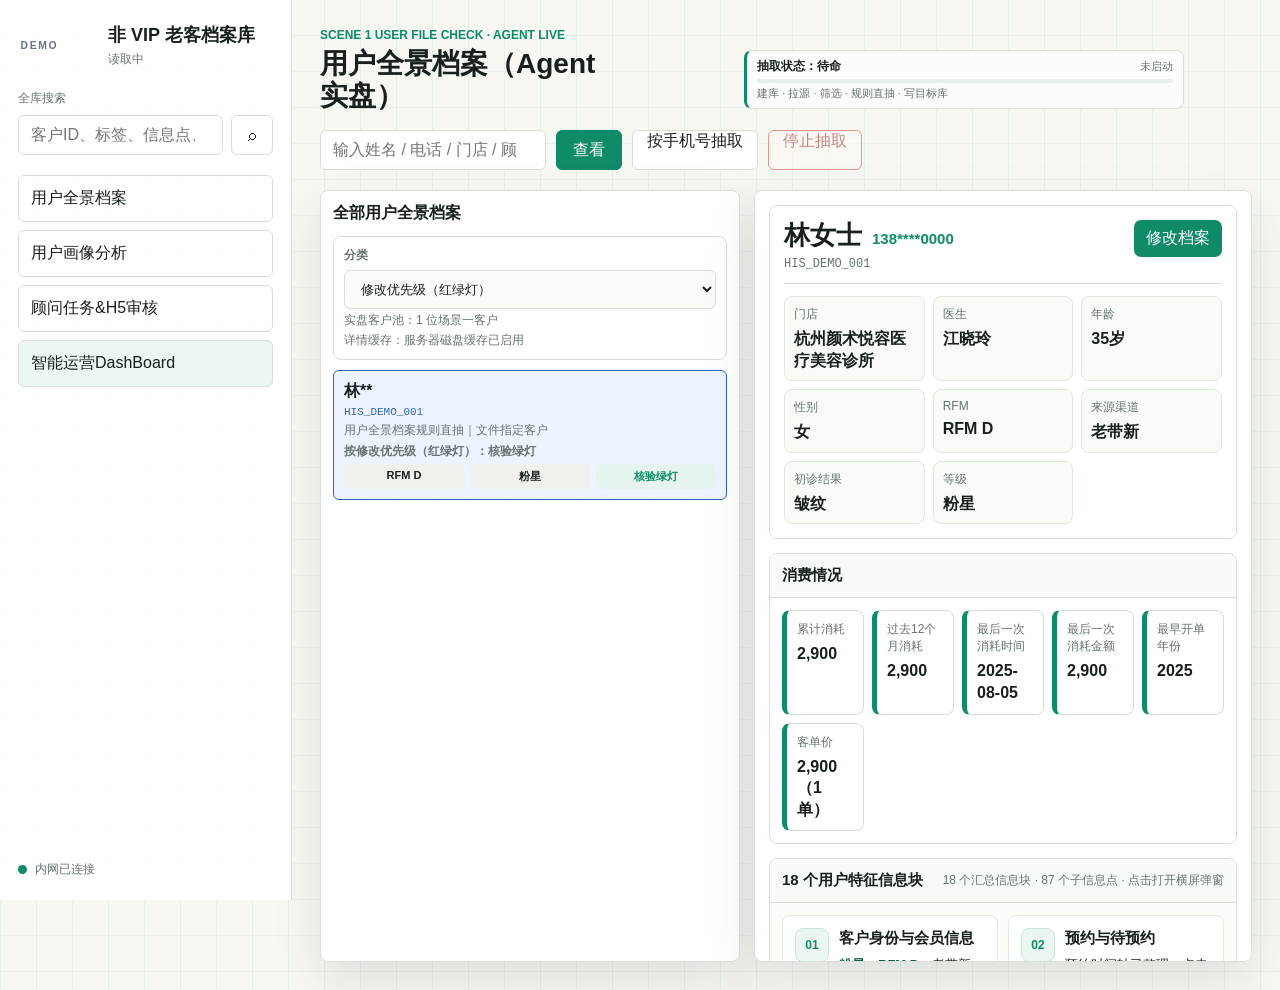
==== commit 48dae945: "feat: replace YESSKIN logos with neutral demo mark" ====
--- a/index.html
+++ b/index.html
@@ -4,6 +4,7 @@
     <meta charset="UTF-8" />
     <meta name="viewport" content="width=device-width, initial-scale=1.0" />
     <title>非 VIP 老客档案库检查台</title>
+    <link rel="icon" href="data:," />
     <link rel="stylesheet" href="./styles.css?v=202607020939" />
     <link rel="stylesheet" href="./lifecycle-agent-renderers.css" />
     <link rel="stylesheet" href="./h5-summary-modal.css?v=202607090112" />
@@ -12,7 +13,7 @@
     <div id="app">
       <aside class="sidebar">
         <div class="brand-block">
-          <div class="brand-mark"><img src="./assets/yesskin-logo.png" alt="YESSKIN 颜术" /></div>
+          <div class="brand-mark"><img src="./assets/demo-wordmark.svg" alt="DEMO" /></div>
           <div>
             <h1>非 VIP 老客档案库</h1>
             <p id="db-subtitle">读取中</p>
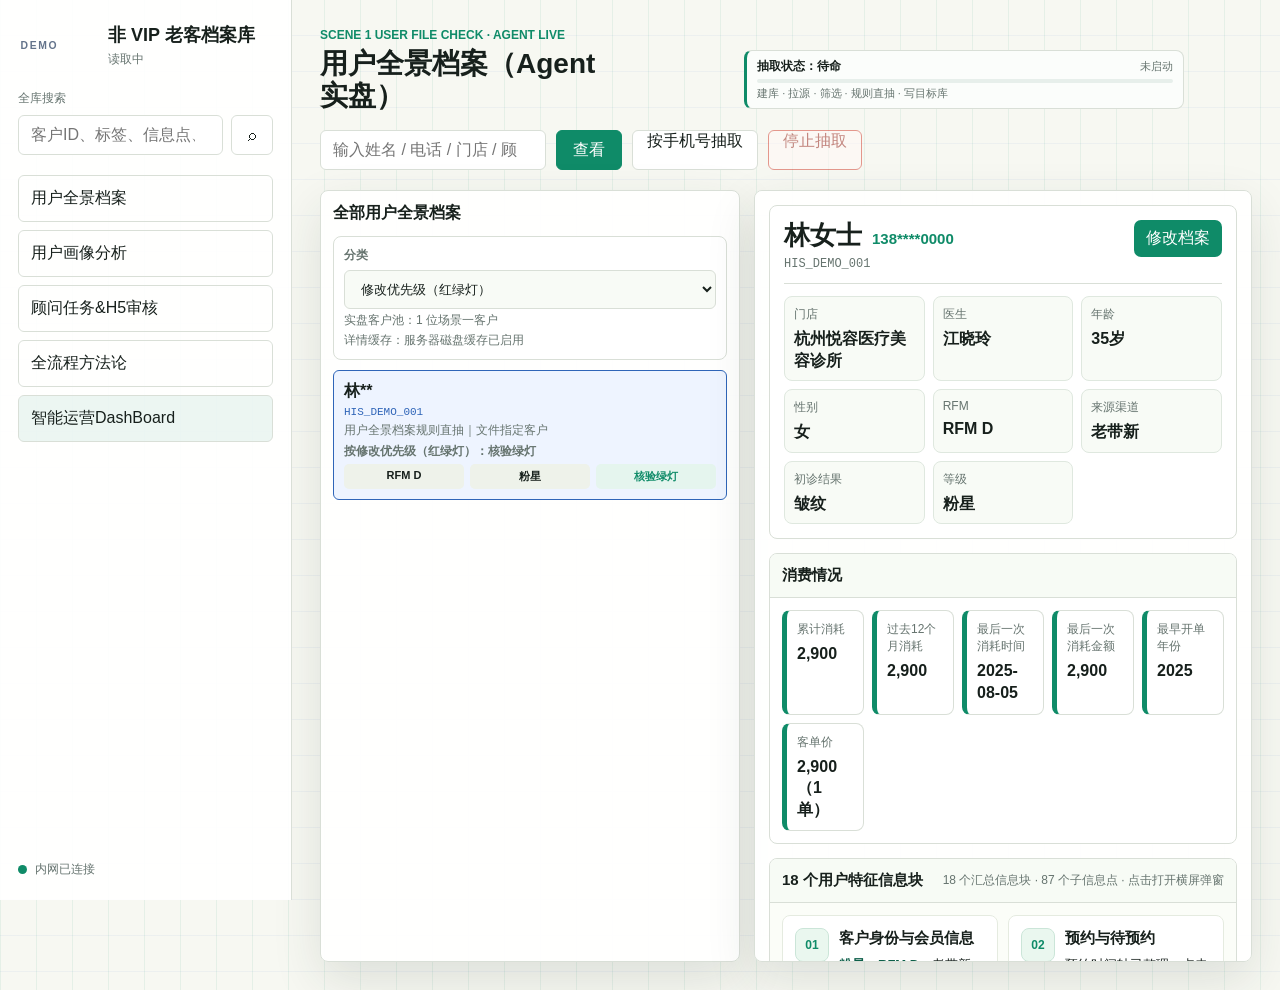
==== commit 638078ab: "Update methodology page and clinic display names" ====
--- a/index.html
+++ b/index.html
@@ -30,6 +30,7 @@
           <button class="nav-button is-active" data-view="customers">用户全景档案</button>
           <button class="nav-button" data-view="lifecycle">用户画像分析</button>
           <button class="nav-button" data-view="deepseek-h5-review">顾问任务&H5审核</button>
+          <button class="nav-button" data-view="methodology">全流程方法论</button>
           <a class="nav-link" href="./ops-dashboard-live.html">智能运营DashBoard</a>
         </nav>
         <div class="sidebar-footer">
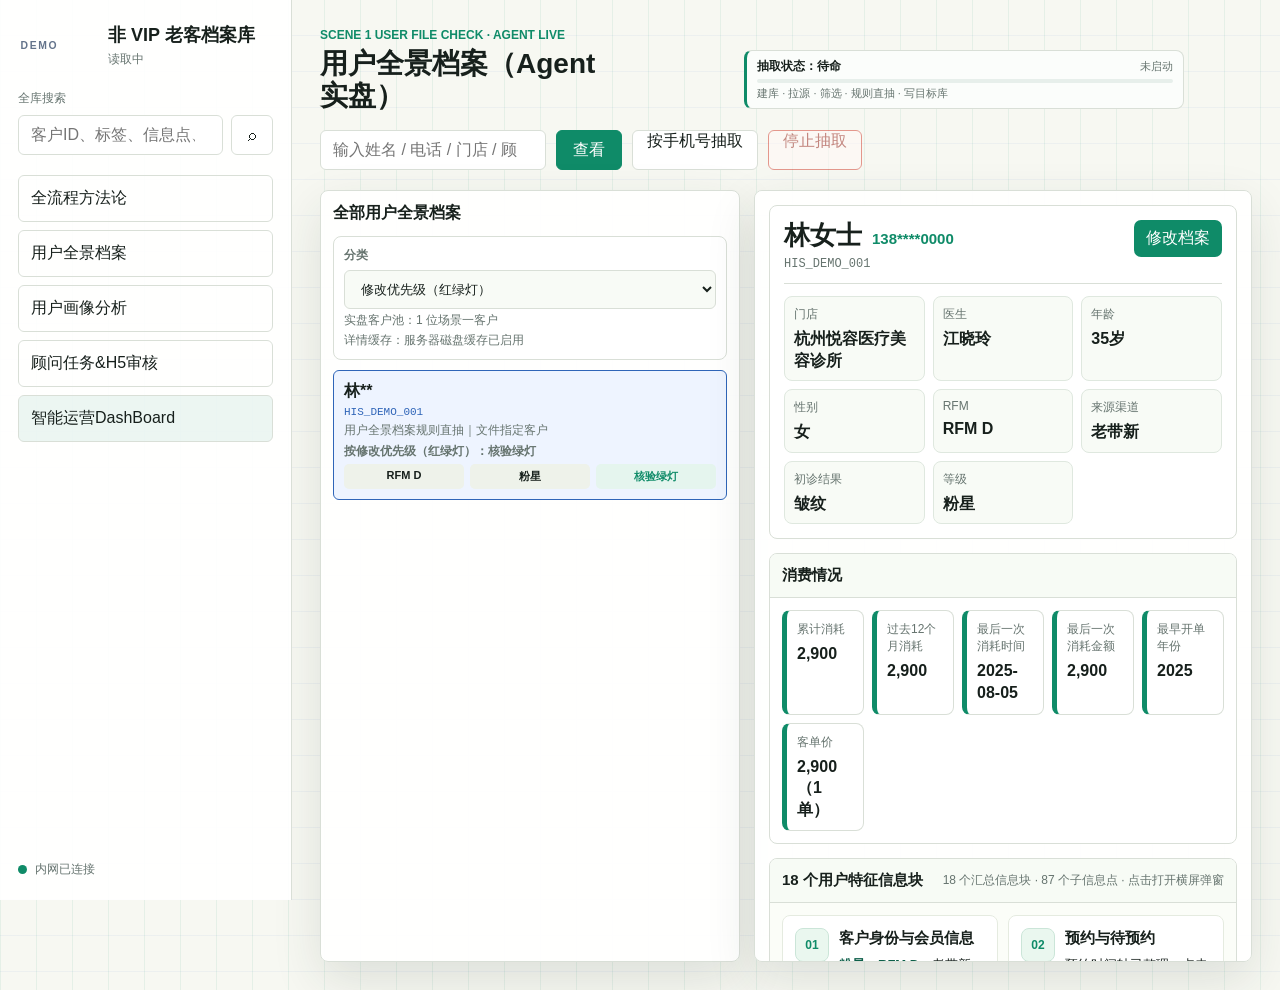
==== commit 6fd613be: "Move methodology nav to top" ====
--- a/index.html
+++ b/index.html
@@ -27,11 +27,10 @@
           </div>
         </div>
         <nav class="nav-tabs">
+          <button class="nav-button" data-view="methodology">全流程方法论</button>
           <button class="nav-button is-active" data-view="customers">用户全景档案</button>
           <button class="nav-button" data-view="lifecycle">用户画像分析</button>
-          <button class="nav-button" data-view="deepseek-h5-review">顾问任务&H5审核</button>
-          <button class="nav-button" data-view="methodology">全流程方法论</button>
-          <a class="nav-link" href="./ops-dashboard-live.html">智能运营DashBoard</a>
+          <button class="nav-button" data-view="deepseek-h5-review">顾问任务&H5审核</button>          <a class="nav-link" href="./ops-dashboard-live.html">智能运营DashBoard</a>
         </nav>
         <div class="sidebar-footer">
           <span id="health-dot"></span>
